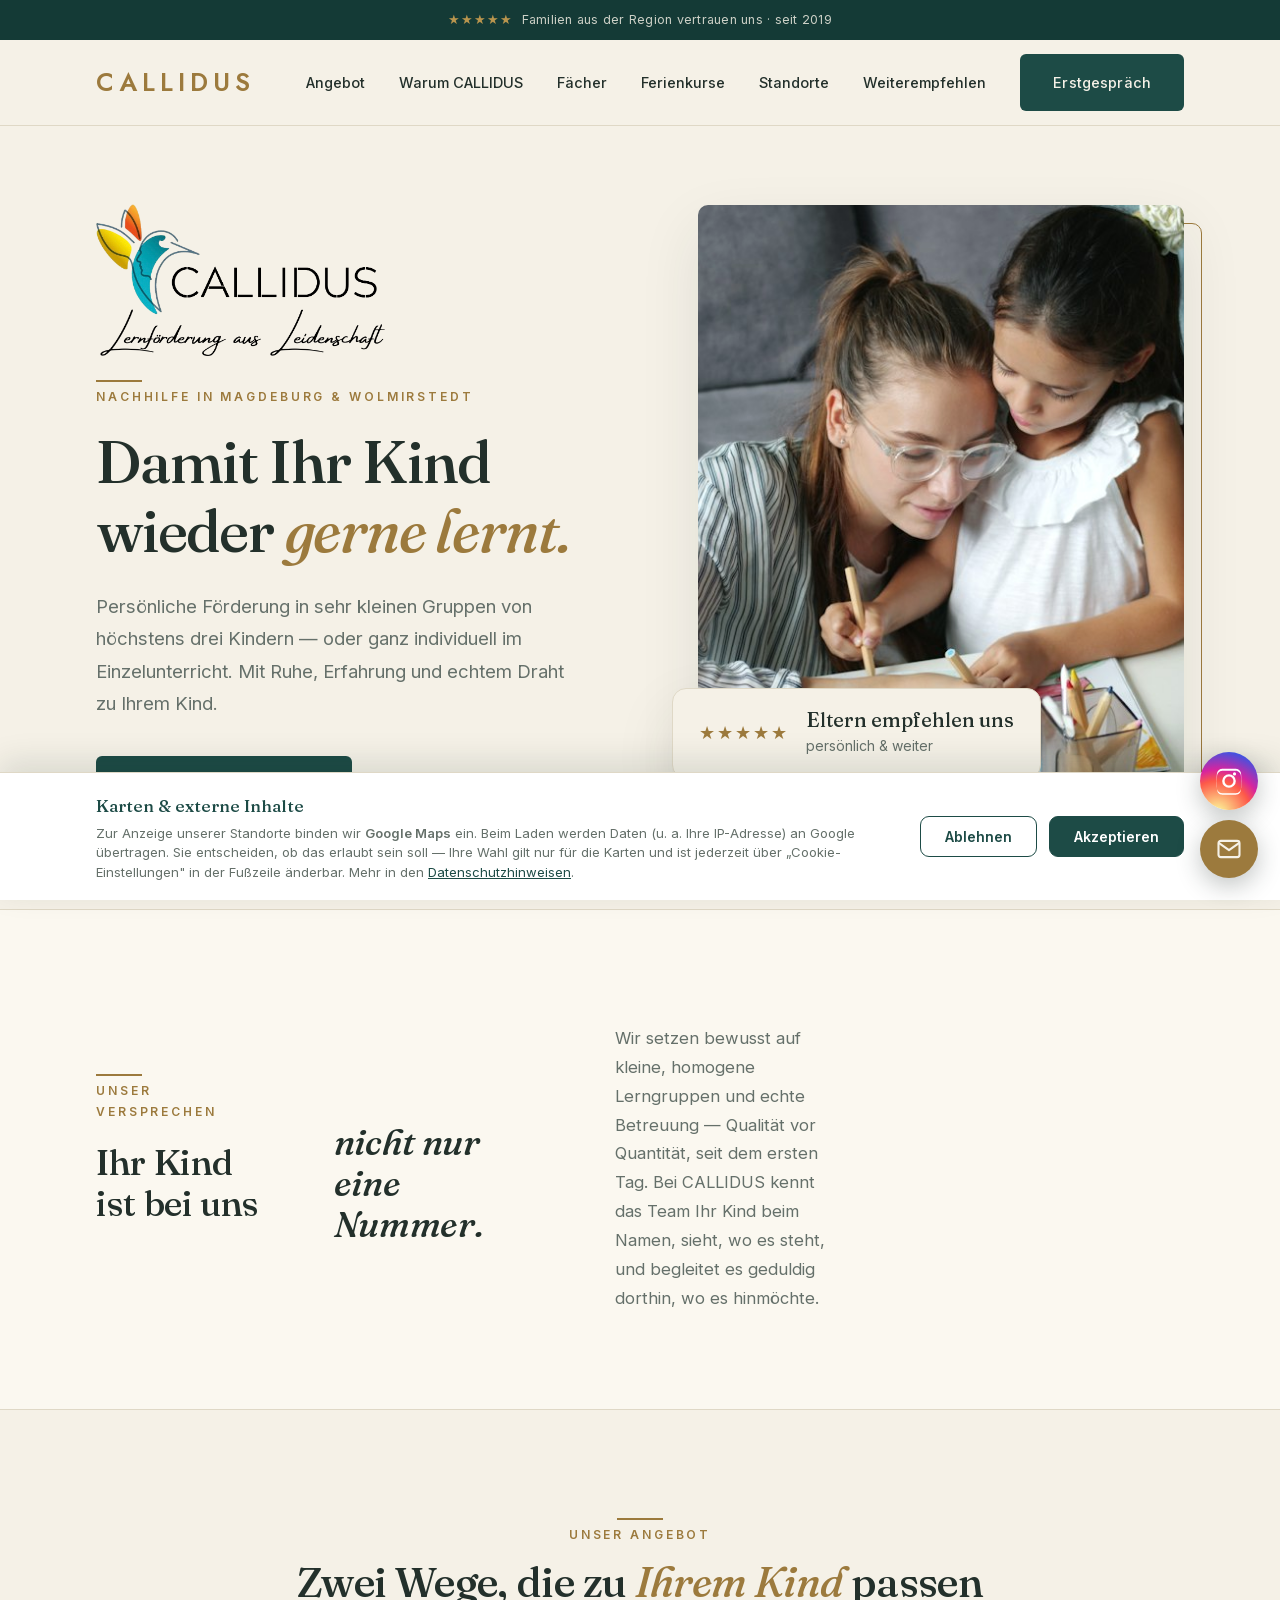
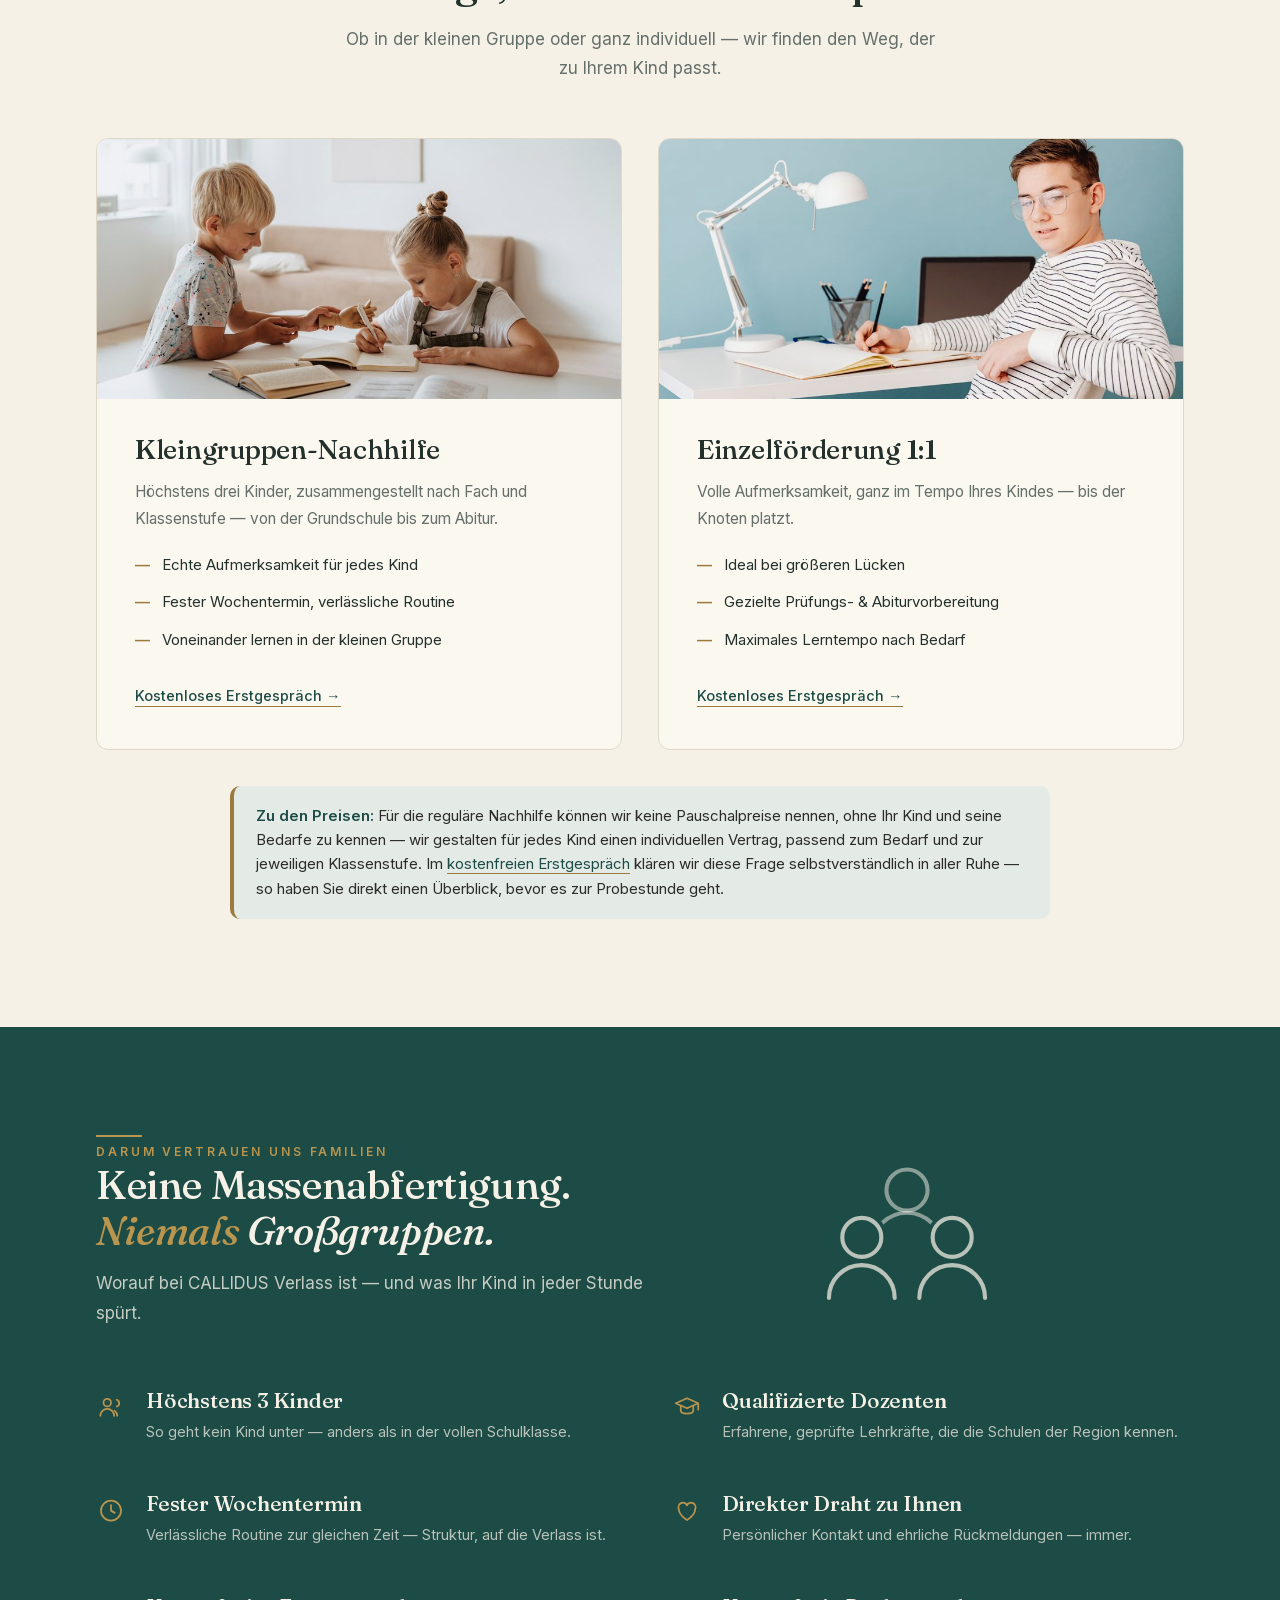
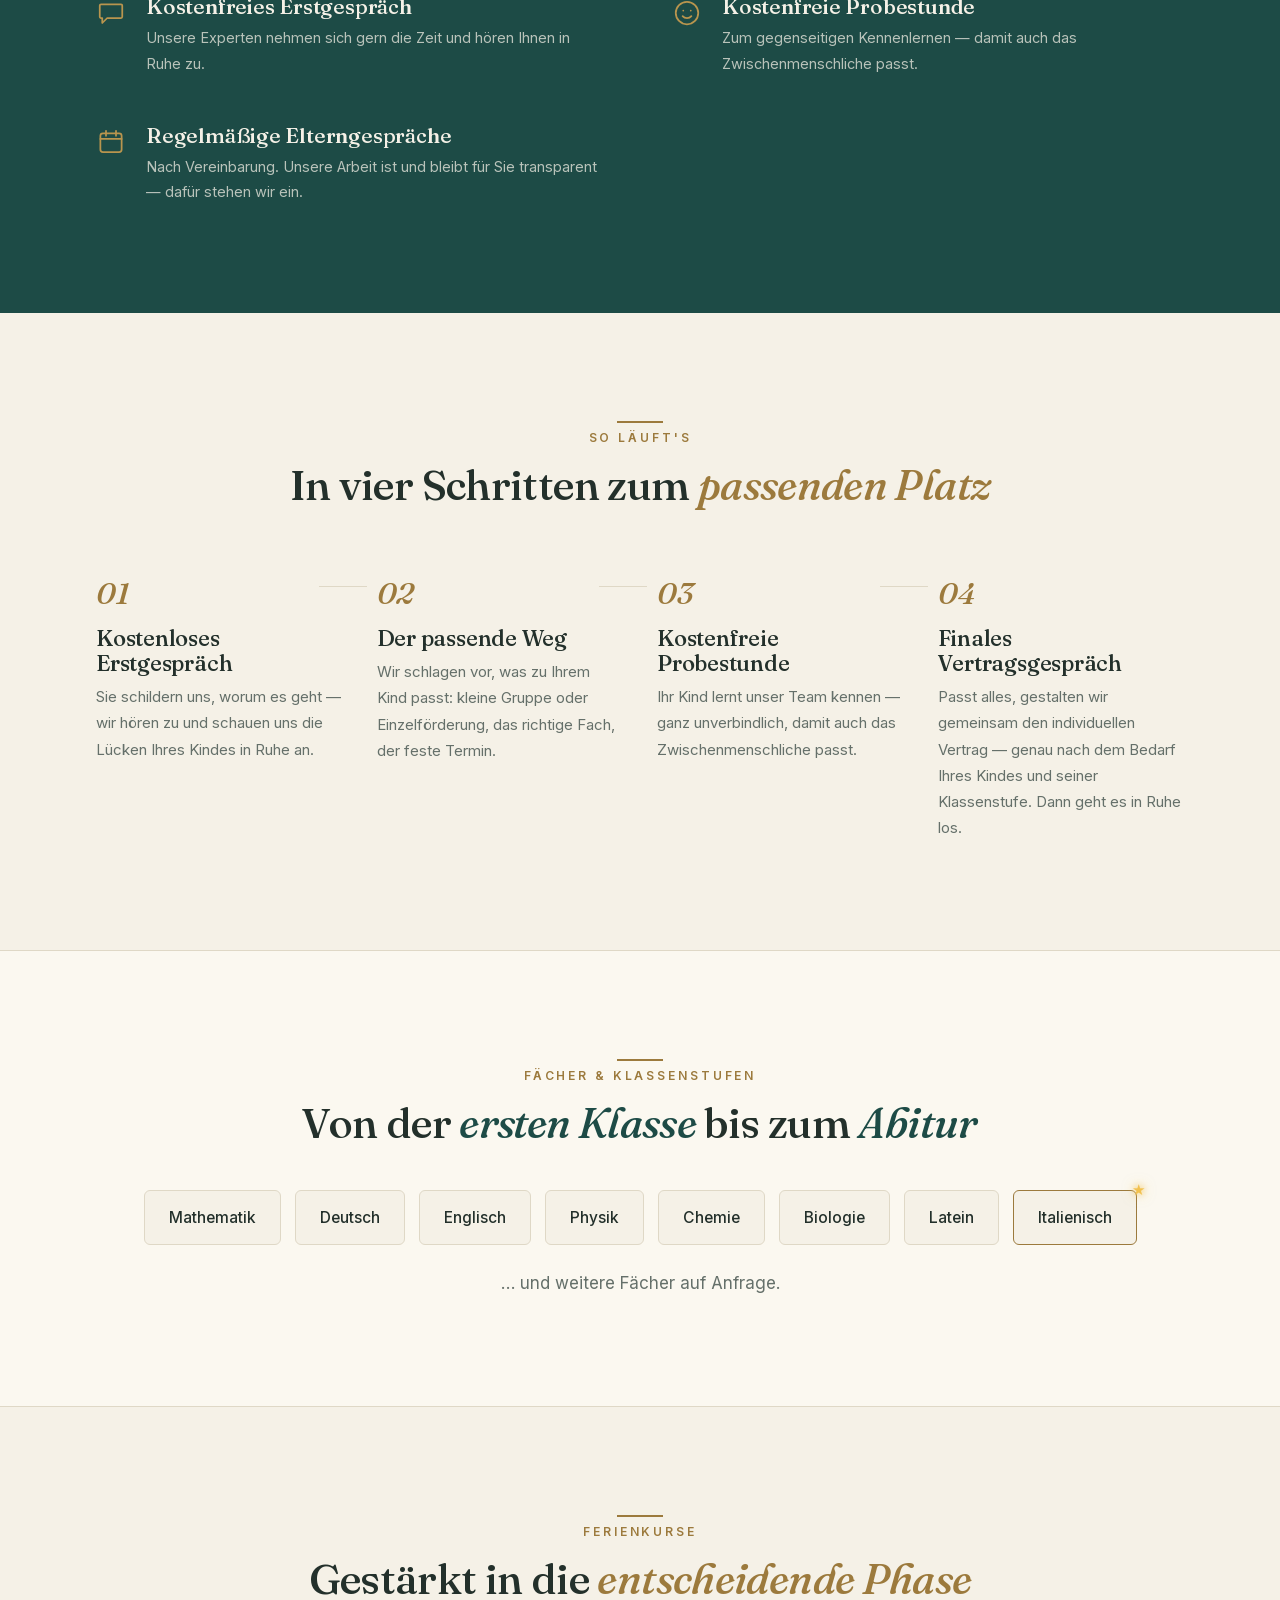
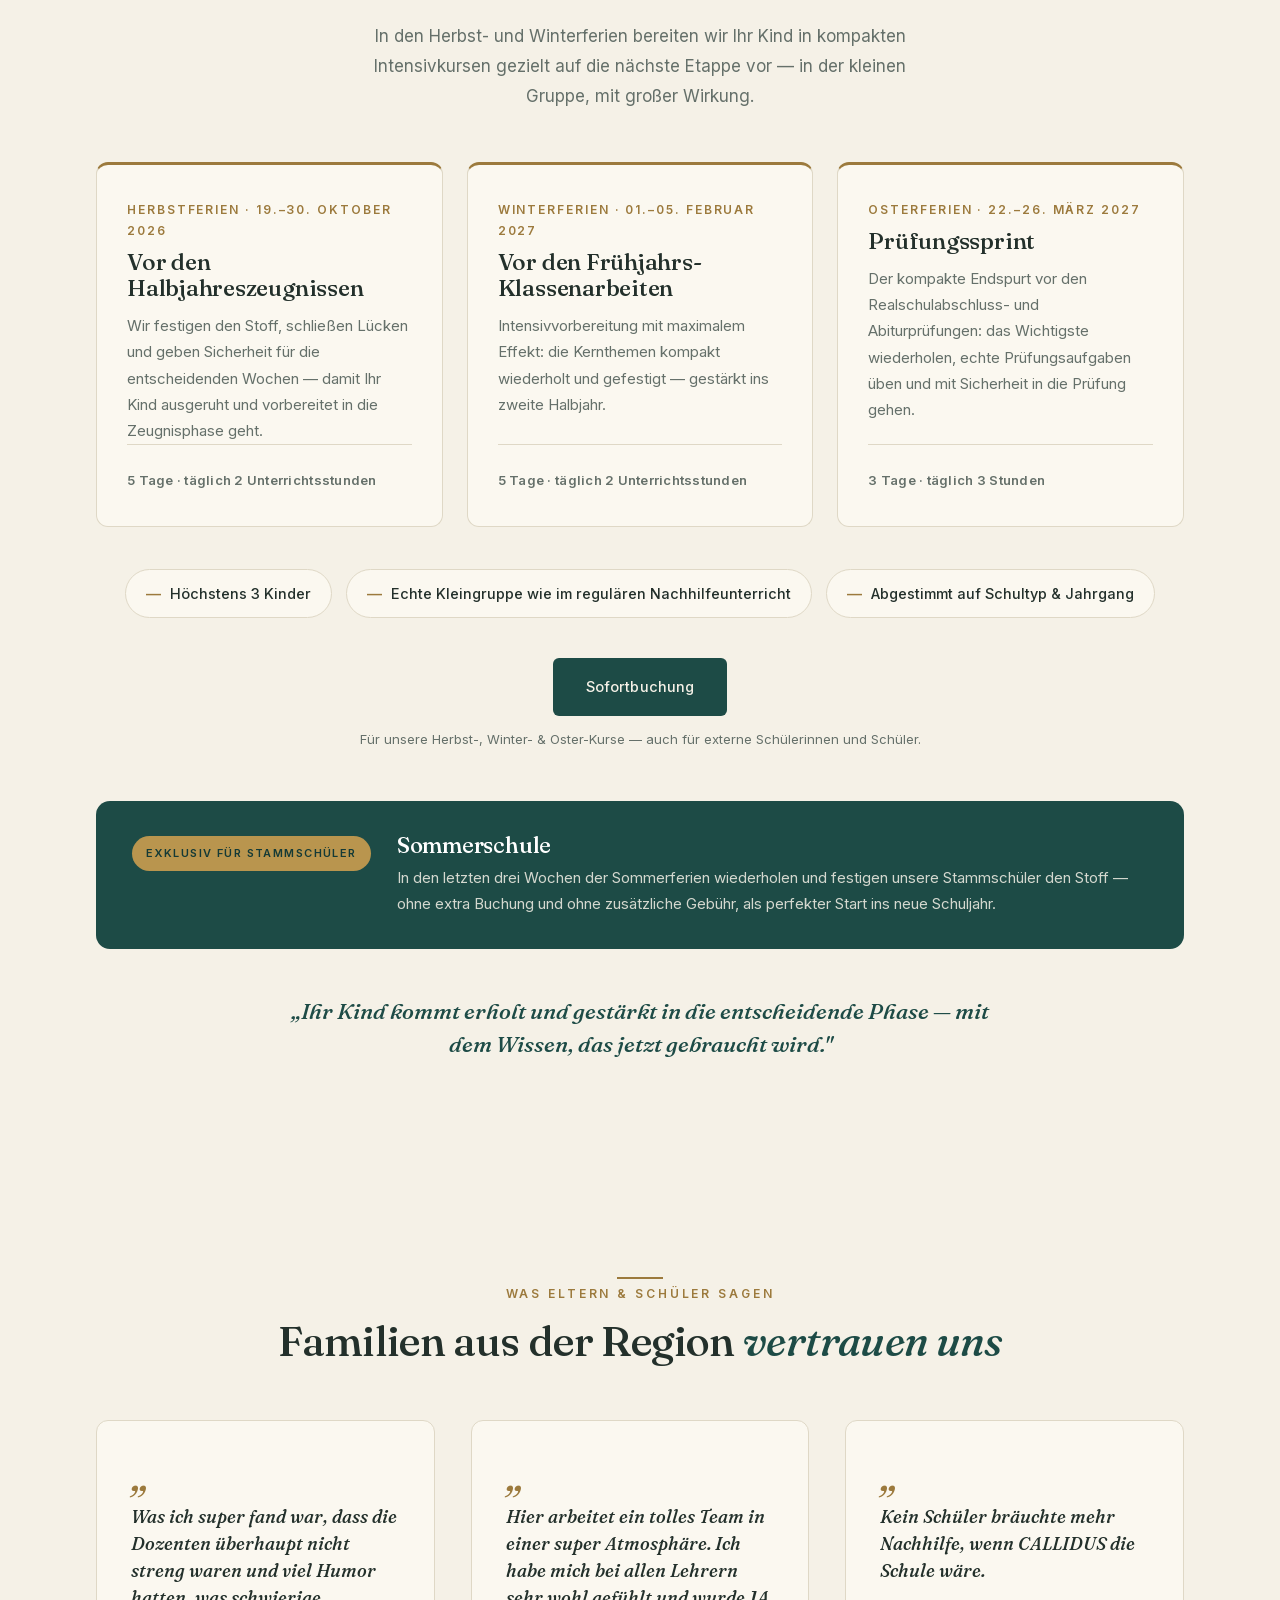
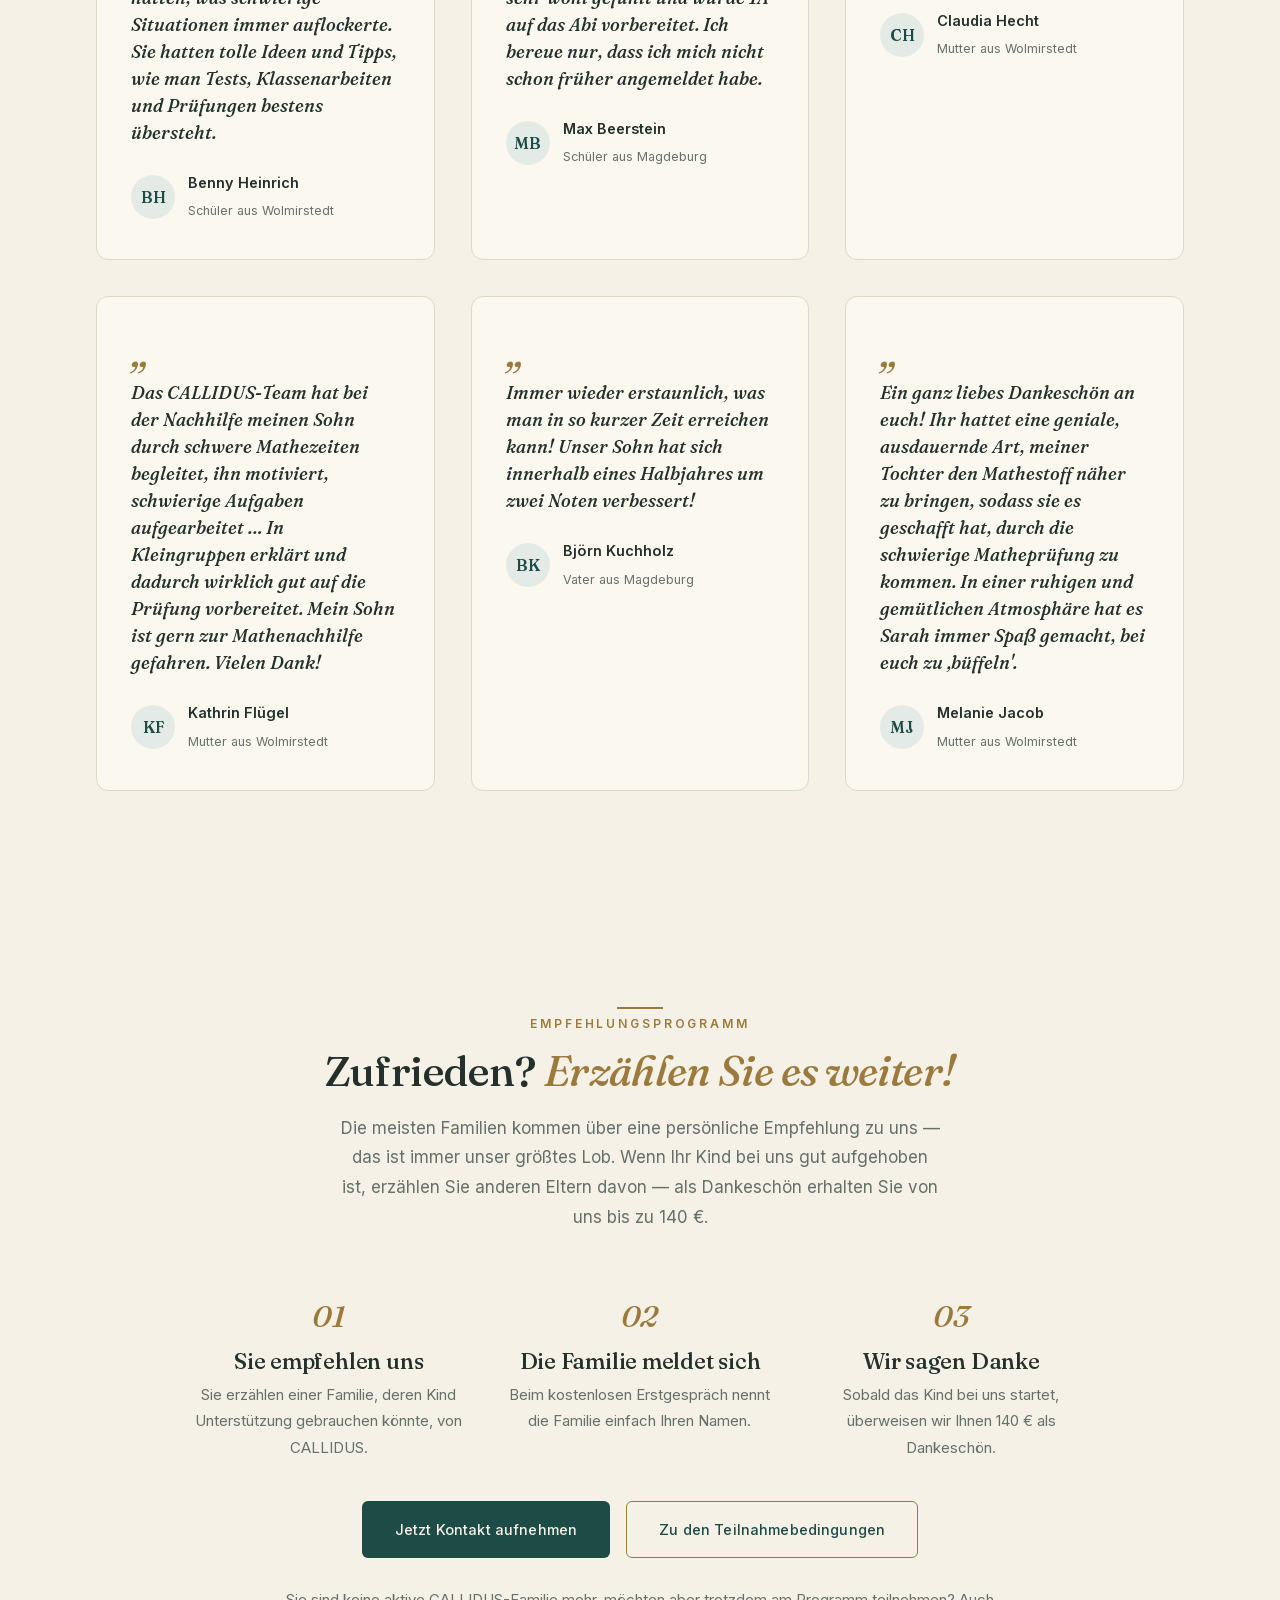
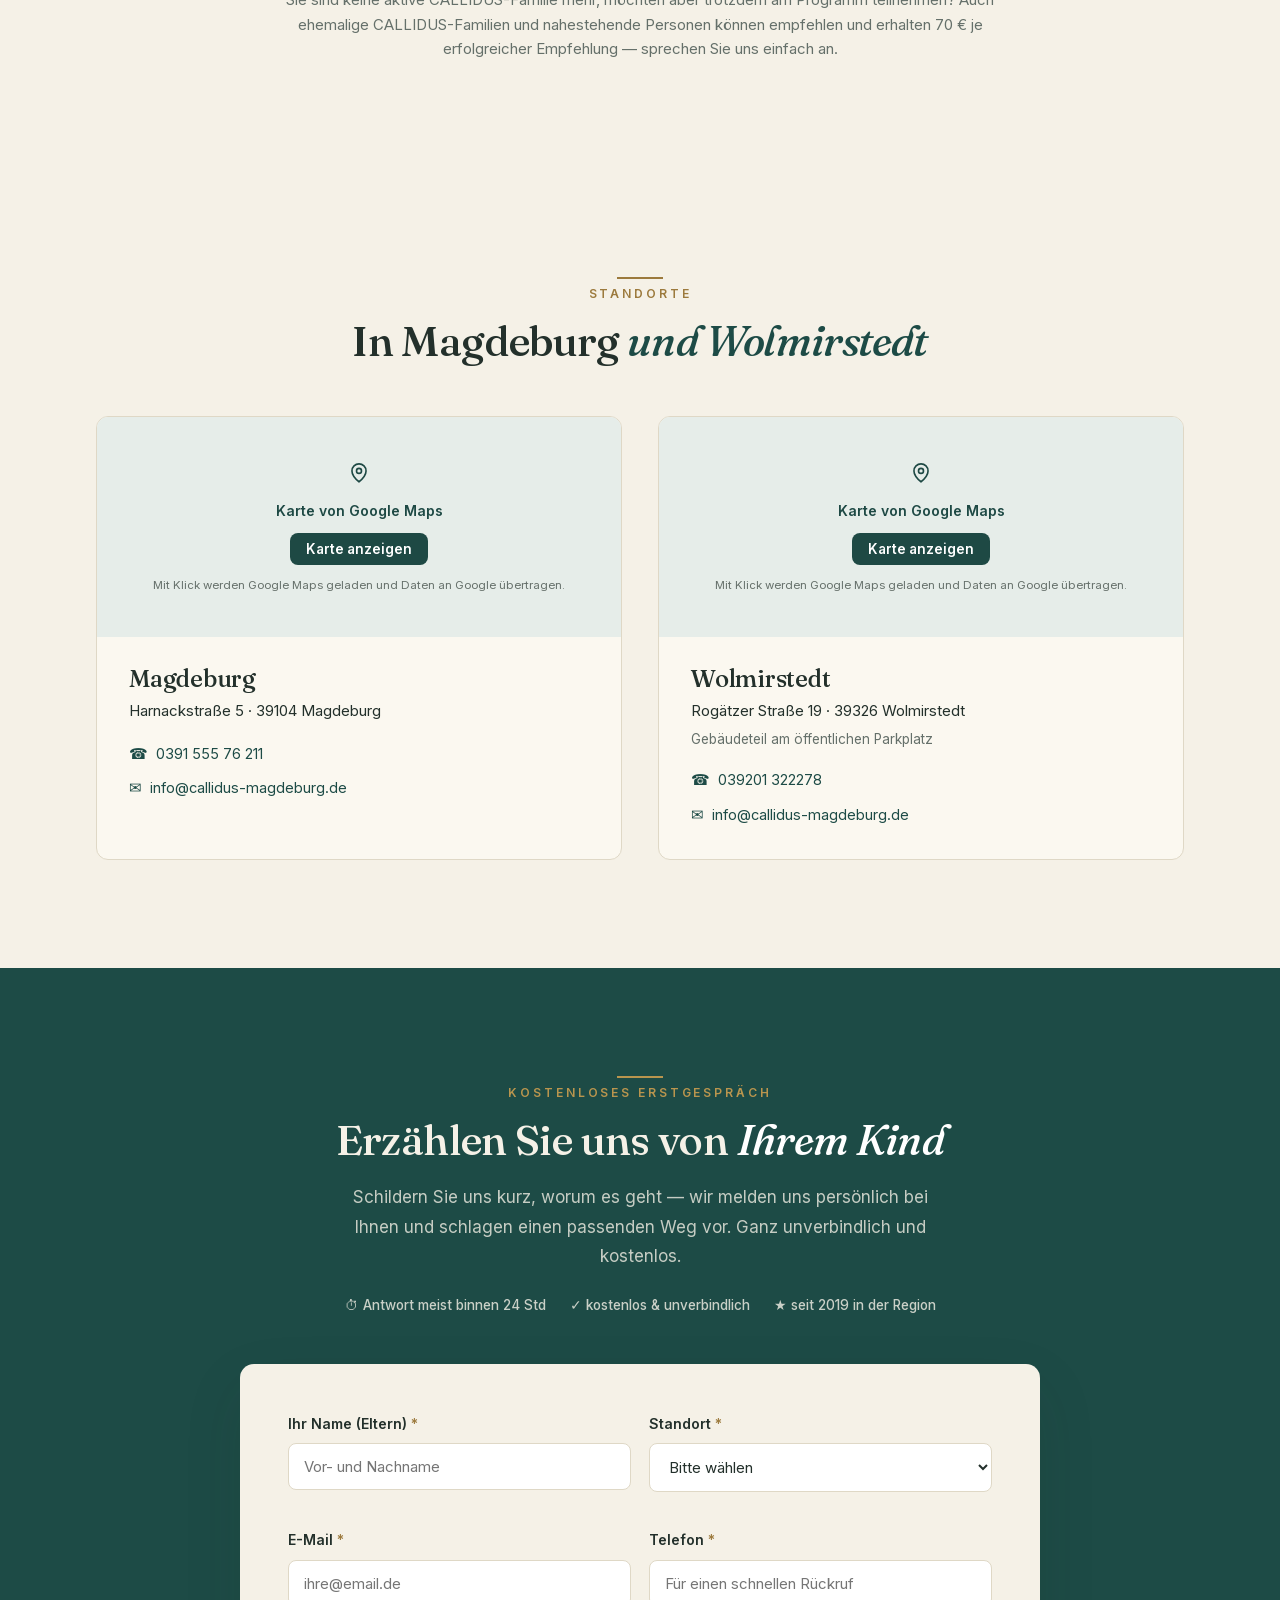
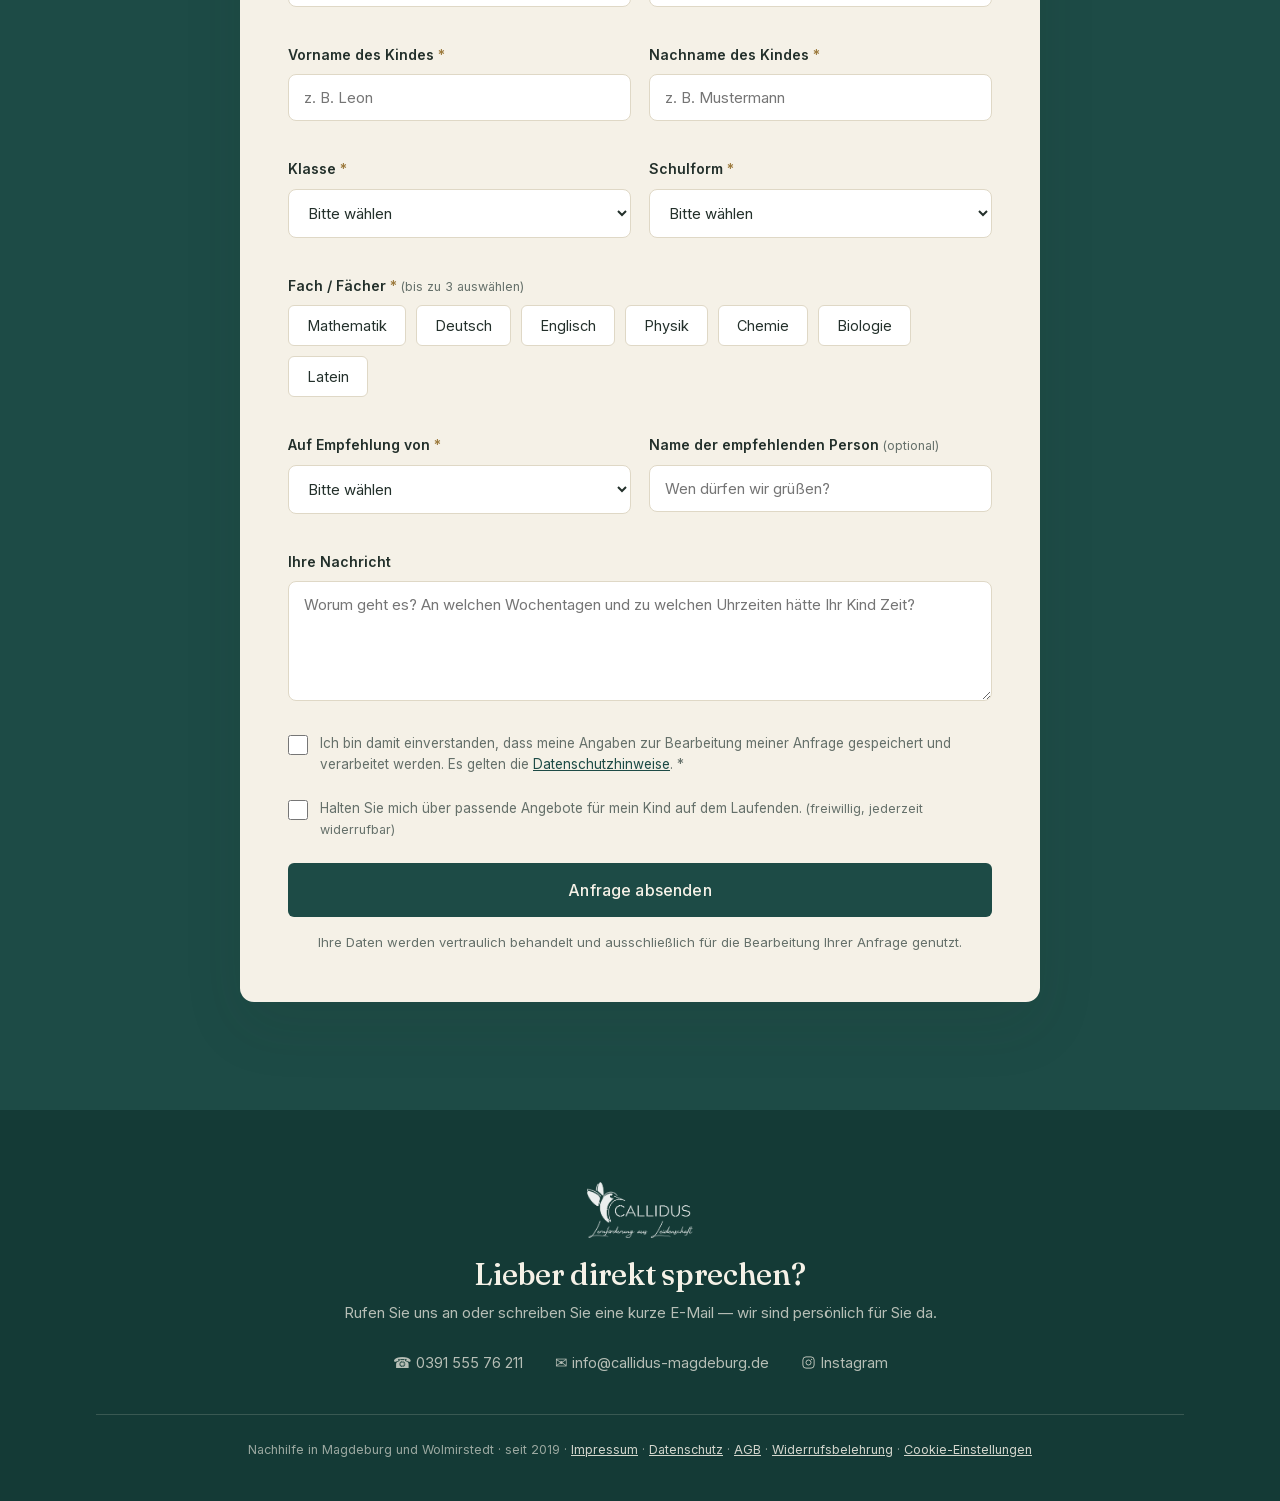
==== index.html @ 335c5c41 "Website-Update über Zwilling (2026-11-10 10:39)" ====
<!DOCTYPE html>
<html lang="de">
<head>
<meta charset="utf-8">
<meta name="viewport" content="width=device-width, initial-scale=1">
<title>CALLIDUS — Nachhilfe in Magdeburg &amp; Wolmirstedt</title>


<link rel="stylesheet" href="fonts.css">
<style>
:root{
  --ink:#23302B;--muted:#65706A;--ivory:#F5F1E7;--ivory2:#ECE6D6;--card:#FBF8F0;
  --forest:#1D4B46;--forest-deep:#143A36;--forest-soft:#E4EBE7;
  --brass:#9C7A3D;--brass-light:#B9954E;--line:#DFD8C6;
  --shadow:0 24px 60px rgba(35,48,43,.10);--shadow-sm:0 10px 30px rgba(35,48,43,.07);
}
*{margin:0;padding:0;box-sizing:border-box}
html{scroll-behavior:smooth}
body{font-family:'Inter',sans-serif;color:var(--ink);background:var(--ivory);line-height:1.75;-webkit-font-smoothing:antialiased}
h1,h2,h3,.sh,.head{font-family:'Fraunces',Georgia,serif;font-weight:500;letter-spacing:-.01em;line-height:1.14}
.wrap{max-width:1160px;margin:0 auto;padding:0 36px}
img{display:block;max-width:100%}
a{color:inherit;text-decoration:none}
:focus-visible{outline:2px solid var(--forest);outline-offset:3px}
.ey{font-family:'Inter';font-size:12px;font-weight:600;letter-spacing:.24em;text-transform:uppercase;color:var(--brass)}
.ph{filter:saturate(.92) contrast(1.02);background-color:var(--ivory2)}
.btn{font-family:'Inter';font-size:14.5px;font-weight:500;letter-spacing:.01em;padding:15px 32px;border-radius:6px;display:inline-block;cursor:pointer;transition:background .2s,color .2s,border-color .2s,transform .12s;border:1.5px solid transparent}
.btn:active{transform:translateY(1px)}
.bp{background:var(--forest);color:#F5F1E7}
.bp:hover{background:var(--forest-deep)}
.bo{background:transparent;color:var(--forest);border-color:var(--line)}
.bo:hover{border-color:var(--forest)}
.link{font-family:'Inter';font-weight:500;font-size:14.5px;color:var(--forest);border-bottom:1.5px solid var(--brass);padding-bottom:2px}
.link:hover{color:var(--brass)}

/* TOPBAR */
.topbar{background:var(--forest-deep);color:rgba(245,241,231,.82);font-size:12.5px;text-align:center;padding:9px 16px;letter-spacing:.02em}
.topbar .st{color:var(--brass-light);letter-spacing:1px}

/* NAV */
nav{position:sticky;top:0;z-index:50;background:rgba(245,241,231,.9);backdrop-filter:blur(10px);border-bottom:1px solid var(--line)}
nav .in{position:relative;display:flex;align-items:center;justify-content:space-between;padding:14px 36px;max-width:1160px;margin:0 auto}
nav .logo{height:50px;width:auto;display:block}
nav .wm{font-family:'Jost',sans-serif;font-size:25px;font-weight:600;letter-spacing:.2em;color:var(--brass);line-height:1}
nav .nl{display:flex;gap:34px;align-items:center;font-size:14.5px;color:var(--ink);font-weight:500}
nav .nl a:not(.btn):hover{color:var(--brass)}
nav .burger{display:none;background:none;border:0;color:var(--ink);font-size:25px;line-height:1;cursor:pointer;padding:4px 6px}

/* HERO */
.hero{padding:78px 0 96px}
.hero .grid{display:grid;grid-template-columns:1.05fr .95fr;gap:64px;align-items:center}
.hero h1{font-size:60px;font-weight:500;margin:20px 0 0;letter-spacing:-.02em}
.hero h1 em{font-style:italic;color:var(--brass)}
.hero p.lead{font-size:18.5px;color:var(--muted);margin:26px 0 0;max-width:470px}
.hero .cta{display:flex;gap:26px;margin:36px 0 0;flex-wrap:wrap;align-items:center}
.hero .art{position:relative}
.hero .art .pic{aspect-ratio:4/5;border-radius:10px;background-size:cover;background-position:center 15%;box-shadow:var(--shadow)}
.hero .art:before{content:"";position:absolute;inset:18px -18px -18px 18px;border:1.5px solid var(--brass);border-radius:10px;z-index:-1}
.hero-logo{height:152px;width:auto;display:block;margin:0 0 24px}
.hero .art .badge{position:absolute;left:-26px;bottom:34px;background:var(--ivory);border:1px solid var(--line);border-radius:14px;box-shadow:var(--shadow);padding:19px 26px;display:flex;align-items:center;gap:17px;z-index:2}
.hero .art .badge .st{color:var(--brass);font-size:18px;letter-spacing:2px;white-space:nowrap}
.hero .art .badge .st span{display:inline-block;animation:starDance 1.9s ease-in-out infinite;will-change:transform}
.hero .art .badge .st span:nth-child(1){animation-delay:0s}
.hero .art .badge .st span:nth-child(2){animation-delay:.16s}
.hero .art .badge .st span:nth-child(3){animation-delay:.32s}
.hero .art .badge .st span:nth-child(4){animation-delay:.48s}
.hero .art .badge .st span:nth-child(5){animation-delay:.64s}
@keyframes starDance{
  0%,52%,100%{transform:translateY(0) scale(1) rotate(0);color:var(--brass);text-shadow:none}
  18%{transform:translateY(-7px) scale(1.32) rotate(-7deg);color:#C79A52;text-shadow:0 0 10px rgba(199,154,82,.85),0 0 4px rgba(255,244,214,.95)}
}
@media (prefers-reduced-motion:reduce){.hero .art .badge .st span{animation:none}}
.hero .art .badge b{font-family:'Fraunces',serif;font-weight:500;font-size:20px;display:block;line-height:1.15}
.hero .art .badge small{color:var(--muted);font-size:14px}

/* SECTION */
section{padding:108px 0}
.sh{font-size:42px;font-weight:500;margin:14px 0 0;letter-spacing:-.015em}
.sh em{font-style:italic;color:var(--forest)}
.sh em.bz{color:var(--brass)}
.bzl{color:var(--brass-light)}
.lead2{color:var(--muted);font-size:17px;max-width:600px;margin:18px 0 0}
.center{text-align:center}.center .lead2{margin-left:auto;margin-right:auto}
.rule{width:46px;height:2px;background:var(--brass);margin:0 0 4px}
.center .rule{margin:0 auto 4px}

/* VERSPRECHEN */
.promise{background:var(--card);border-top:1px solid var(--line);border-bottom:1px solid var(--line)}
.promise .in{display:grid;grid-template-columns:.8fr 1fr;gap:64px;align-items:center}
.promise h2{font-size:36px;font-weight:500}
.promise p{color:var(--muted);font-size:16.5px;margin-top:18px}

/* ANGEBOT */
.two{display:grid;grid-template-columns:1fr 1fr;gap:36px;margin-top:54px}
.ocard{background:var(--card);border:1px solid var(--line);border-radius:12px;overflow:hidden}
.ocard .top{height:260px;background-size:cover;background-position:center}
.ocard .bd{padding:36px 38px 40px}
.ocard h3{font-size:27px;font-weight:500}
.ocard p{color:var(--muted);font-size:15.5px;margin-top:12px}
.ocard ul{list-style:none;margin:20px 0 28px}
.ocard li{display:flex;gap:12px;align-items:flex-start;font-size:15px;margin:11px 0}
.ocard li i{color:var(--brass);font-style:normal;font-weight:700}

/* WHY (Petrol Vollfläche) */
.why{background:var(--forest);color:#F5F1E7}
.why .wrap{position:relative}
.kids-deco{position:absolute;top:14px;right:200px;width:226px;height:auto;pointer-events:none}
.kids-deco .kf{animation:kidFloat 4.4s ease-in-out infinite;transform-box:fill-box;transform-origin:center}
.kids-deco .kf-b{animation-delay:.5s}
.kids-deco .kf-c{animation-delay:1s}
.kids-deco .ln{fill:none;stroke:#F5F1E7;stroke-width:4;stroke-linecap:round;stroke-linejoin:round}
.kids-deco .ko{fill:none;stroke:#1D4B46;stroke-width:11;stroke-linecap:round;stroke-linejoin:round}
.kids-deco .hd{fill:#1D4B46;stroke:none}
.kids-deco .kf-a .ln{stroke-opacity:.5}
.kids-deco .kf-b .ln,.kids-deco .kf-c .ln{stroke-opacity:.72}
@keyframes kidFloat{0%,100%{transform:translateY(0)}50%{transform:translateY(-6px)}}
@media(max-width:900px){.kids-deco{display:none}}
@media(prefers-reduced-motion:reduce){.kids-deco .kf{animation:none}}
.why .rule{background:var(--brass-light)}
.why .ey{color:var(--brass-light)}
.why h2{font-size:40px;font-weight:500;color:#F5F1E7;max-width:740px}
.why .wsub{color:rgba(245,241,231,.78);font-size:17px;margin-top:16px;max-width:560px}
.wgrid{display:grid;grid-template-columns:repeat(2,1fr);gap:48px 64px;margin-top:60px}
.wcell{display:flex;gap:20px;align-items:flex-start}
.wcell .ic{color:var(--brass-light);flex-shrink:0;margin-top:3px}
.wcell h3{font-size:21px;font-weight:500;color:#F5F1E7}
.wcell p{color:rgba(245,241,231,.72);font-size:14.5px;margin-top:6px}

/* ABLAUF */
.steps{display:grid;grid-template-columns:repeat(4,1fr);gap:34px;margin-top:58px}
.steps--empf{grid-template-columns:repeat(3,1fr);max-width:900px;margin-left:auto;margin-right:auto}
.steps--empf .step{text-align:center}
.steps--empf .step:after{display:none}
@media(max-width:900px){.steps--empf{grid-template-columns:1fr}}
.step{position:relative}
.step .num{font-family:'Fraunces',serif;font-size:30px;font-weight:500;font-style:italic;color:var(--brass)}
.step h3{font-size:22px;font-weight:500;margin:6px 0 8px}
.step p{color:var(--muted);font-size:15px}
.step:not(:last-child):after{content:"";position:absolute;top:18px;right:-24px;width:48px;height:1px;background:var(--line)}

/* FÄCHER */
.faecher{background:var(--card);border-top:1px solid var(--line);border-bottom:1px solid var(--line)}
.subs{display:flex;flex-wrap:wrap;gap:14px;margin-top:42px;justify-content:center}
.sub{border:1px solid var(--line);border-radius:6px;padding:13px 24px;font-size:15.5px;font-weight:500;background:var(--ivory)}
.sub-it{position:relative;border-color:var(--brass);cursor:pointer}
.sub-it .star{position:absolute;top:-9px;right:-9px;font-size:15px;line-height:1;color:#F2C14E;text-shadow:0 0 7px rgba(242,193,78,.95),0 0 13px rgba(242,193,78,.5);animation:twinkle 1.9s ease-in-out infinite;pointer-events:none}
@keyframes twinkle{0%,100%{opacity:1;transform:scale(1)}50%{opacity:.5;transform:scale(1.22)}}
.it-tip{position:absolute;bottom:calc(100% + 12px);left:50%;transform:translateX(-50%) translateY(6px);background:var(--forest-deep);color:#F5F1E7;padding:10px 14px;border-radius:8px;font-size:12.5px;font-weight:500;white-space:nowrap;opacity:0;pointer-events:none;transition:opacity .2s,transform .2s;box-shadow:0 8px 22px rgba(0,0,0,.22);z-index:5}
.it-tip::after{content:"";position:absolute;top:100%;left:50%;transform:translateX(-50%);border:6px solid transparent;border-top-color:var(--forest-deep)}
.sub-it:hover .it-tip{opacity:1;transform:translateX(-50%) translateY(0)}
@media(prefers-reduced-motion:reduce){.sub-it .star{animation:none}}

/* FERIENKURSE */
.fk-cards{display:grid;grid-template-columns:repeat(3,1fr);gap:24px;margin-top:50px}
.fk-card{background:var(--card);border:1px solid var(--line);border-radius:12px;padding:34px 30px;border-top:3px solid var(--brass);display:flex;flex-direction:column}
.fk-card .season{font-family:'Inter';font-size:12px;font-weight:600;letter-spacing:.16em;text-transform:uppercase;color:var(--brass)}
.fk-card h3{font-size:23px;font-weight:500;margin:8px 0 0}
.fk-card p{color:var(--muted);font-size:15px;margin-top:12px}
.fk-card .fk-foot{margin-top:auto;padding-top:16px;border-top:1px solid var(--line)}
.fk-card .fk-price{font-family:'Fraunces',serif;font-size:24px;color:var(--forest);line-height:1}
.fk-card .fk-price span{font-family:'Inter';font-size:13px;color:var(--muted);font-weight:400}
.fk-card .fk-meta{font-family:'Inter';font-size:13px;font-weight:600;letter-spacing:.02em;color:var(--muted);margin-top:8px}
.fk-facts{display:flex;flex-wrap:wrap;justify-content:center;gap:14px;margin-top:42px}
.fk-fact{display:flex;align-items:center;gap:9px;font-size:14.5px;font-weight:500;background:var(--card);border:1px solid var(--line);border-radius:999px;padding:11px 20px}
.fk-fact i{color:var(--brass);font-style:normal;font-weight:700}
.fk-quote{font-family:'Fraunces',serif;font-style:italic;font-size:22px;line-height:1.5;text-align:center;max-width:720px;margin:46px auto 0;color:var(--forest)}
.fk-cta{text-align:center;margin-top:40px}
.fk-cta .fk-note{font-size:13px;color:var(--muted);margin-top:12px}
.sommer{display:flex;align-items:flex-start;gap:26px;background:var(--forest);color:#F5F1E7;border-radius:14px;padding:32px 36px;margin-top:50px}
.sommer-badge{flex-shrink:0;font-family:'Inter';font-size:11px;font-weight:600;letter-spacing:.13em;text-transform:uppercase;color:var(--forest-deep);background:var(--brass-light);padding:8px 14px;border-radius:999px;margin-top:3px}
.sommer h3{font-size:22px;color:#fff;font-weight:500}
.sommer p{color:rgba(245,241,231,.85);font-size:15px;margin-top:7px}

/* REVIEWS */
.testi{display:grid;grid-template-columns:repeat(3,1fr);gap:36px;margin-top:54px;text-align:left}
.tcard{background:var(--card);border:1px solid var(--line);border-radius:12px;padding:36px 34px}
.tcard .q{font-family:'Fraunces',serif;font-size:40px;font-style:italic;color:var(--brass);line-height:1;height:auto;margin:0 0 6px;display:block}
.tcard p{font-family:'Fraunces',serif;font-size:18px;font-style:italic;margin:0;color:var(--ink);line-height:1.5}
.swipe-hint{display:none}
.who{display:flex;align-items:center;gap:13px;margin-top:24px}
.av{width:44px;height:44px;border-radius:50%;background:var(--forest-soft);color:var(--forest);display:flex;align-items:center;justify-content:center;font-family:'Fraunces',serif;font-weight:600}
.who b{font-family:'Inter';font-weight:600;font-size:14.5px;display:block}
.who small{color:var(--muted);font-size:12.5px}

/* STANDORTE */
.locs{display:grid;grid-template-columns:1fr 1fr;gap:36px;margin-top:50px}
.loc{background:var(--card);border:1px solid var(--line);border-radius:12px;overflow:hidden}
.loc .map{width:100%;height:220px;border:0;display:block;filter:saturate(.92) contrast(1.02)}
.loc .mapholder{height:220px;background:var(--forest-soft);display:flex;align-items:center;justify-content:center;text-align:center;cursor:pointer;padding:18px;box-sizing:border-box}
.mh-in{color:var(--forest)} .mh-in p{margin:6px 0 10px;font-family:'Inter';font-size:14px;font-weight:600}
.map-load{font-family:'Inter';font-size:13.5px;font-weight:600;color:#fff;background:var(--forest);border:0;border-radius:8px;padding:8px 16px;cursor:pointer}
.mh-note{display:block;margin-top:10px;font-size:11.5px;color:#65706A}
.cookiebar{position:fixed;left:0;right:0;bottom:0;z-index:90;background:#fff;border-top:1px solid var(--line);box-shadow:0 -10px 30px rgba(20,40,35,.12)}
.cookiebar[hidden]{display:none}
.cookiebar-in{max-width:1160px;margin:0 auto;padding:18px 36px;display:flex;align-items:center;gap:28px;flex-wrap:wrap}
.cookiebar-tx{flex:1;min-width:260px}
.cookiebar-tx strong{font-family:'Fraunces',serif;font-weight:500;font-size:17px;color:var(--forest);display:block;margin-bottom:3px}
.cookiebar-tx p{font-size:13px;color:var(--muted);line-height:1.5;margin:0}
.cookiebar-tx a{color:var(--forest);text-decoration:underline}
.cookiebar-btns{display:flex;gap:12px;flex-shrink:0}
.cookiebar-btns button{font-family:'Inter';font-size:14px;font-weight:600;padding:11px 24px;border-radius:9px;cursor:pointer;border:1.5px solid var(--forest)}
.ck-deny{background:#fff;color:var(--forest)}
.ck-allow{background:var(--forest);color:#fff}
@media(max-width:640px){.cookiebar-in{padding:15px 20px;gap:13px}.cookiebar-btns{width:100%}.cookiebar-btns button{flex:1;padding:12px}}
.loc .bd{padding:28px 32px 32px}
.loc h3{font-size:24px;font-weight:500}
.loc .addr{color:var(--ink);font-size:15px;margin-top:6px}
.loc .det{margin-top:16px;display:flex;flex-direction:column;gap:9px;font-size:14.5px}
.loc .det a{display:inline-flex;align-items:center;gap:9px;color:var(--forest)}
.loc .det a:hover{color:var(--brass)}

/* SCHWEBE-BUTTONS (Instagram + Kontakt) */
.mail-fab{position:fixed;right:22px;bottom:22px;z-index:1200;width:58px;height:58px;border-radius:50%;background:var(--brass);display:flex;align-items:center;justify-content:center;text-decoration:none;box-shadow:0 8px 24px rgba(35,48,43,.28);transition:transform .2s,box-shadow .2s,background .2s}
.mail-fab:hover{transform:scale(1.07);background:var(--brass-light)}
.mail-fab svg{width:28px;height:28px;display:block}
.ig-fab{position:fixed;right:22px;bottom:90px;z-index:1200;width:58px;height:58px;border-radius:50%;background:radial-gradient(circle at 30% 107%,#fdf497 0%,#fdf497 5%,#fd5949 45%,#d6249f 60%,#285AEB 90%);display:flex;align-items:center;justify-content:center;text-decoration:none;box-shadow:0 8px 24px rgba(35,48,43,.28);transition:transform .2s,box-shadow .2s}
.ig-fab:hover{transform:scale(1.07)}
.ig-fab svg{width:30px;height:30px;display:block}
.fab-tip{position:absolute;right:70px;white-space:nowrap;background:var(--forest-deep);color:#F5F1E7;padding:9px 13px;border-radius:8px;font-family:'Inter';font-size:13px;font-weight:500;opacity:0;pointer-events:none;transform:translateX(8px);transition:opacity .2s,transform .2s;box-shadow:0 6px 18px rgba(0,0,0,.2)}
.fab-tip::after{content:"";position:absolute;right:-5px;top:50%;transform:translateY(-50%);border-left:6px solid var(--forest-deep);border-top:6px solid transparent;border-bottom:6px solid transparent}
.mail-fab:hover .fab-tip,.ig-fab:hover .fab-tip{opacity:1;transform:translateX(0)}
@media(max-width:640px){.mail-fab,.ig-fab{width:54px;height:54px;right:15px}.mail-fab{bottom:15px}.ig-fab{bottom:79px}.fab-tip{display:none}}

/* KONTAKTFORMULAR */
.kontakt{background:var(--forest);color:#F5F1E7}
.kontakt .ey{color:var(--brass-light)}.kontakt .rule{background:var(--brass-light)}
.kontakt .sh{color:#F5F1E7}.kontakt .sh em{color:#fff}
.kontakt .lead2{color:rgba(245,241,231,.78)}
.trustline{display:flex;flex-wrap:wrap;justify-content:center;gap:10px 24px;margin:22px auto 0;font-family:'Inter';font-size:13.5px;font-weight:500;color:rgba(245,241,231,.8)}
.kform{background:var(--ivory);color:var(--ink);border-radius:14px;padding:48px;box-shadow:var(--shadow);max-width:800px;margin:46px auto 0}
.kform .row{display:grid;grid-template-columns:1fr 1fr;gap:18px}
.fg{margin-top:18px}.fg:first-child,.row .fg:nth-child(2){margin-top:0}
.fg.full{grid-column:1/-1}
.fg label{display:block;font-family:'Inter';font-size:14px;font-weight:600;margin-bottom:7px}
.fg label .req{color:var(--brass)}
.fg input,.fg select,.fg textarea{width:100%;font-family:'Inter';font-size:15px;color:var(--ink);background:#fff;border:1.5px solid var(--line);border-radius:8px;padding:13px 15px;transition:.15s}
.fg input:focus,.fg select:focus,.fg textarea:focus{outline:none;border-color:var(--forest);background:#fff}
.fg input:user-invalid,.fg select:user-invalid{border-color:#C0603A}
.fg textarea{min-height:120px;resize:vertical}
.opt{font-weight:400;color:var(--muted);font-size:12.5px}
.fachgrid{display:flex;flex-wrap:wrap;gap:10px;margin-top:4px}
.fachtile{font-family:'Inter';font-size:14.5px;color:var(--ink);background:#fff;border:1.5px solid var(--line);border-radius:6px;padding:11px 18px;cursor:pointer;transition:.15s}
.fachtile:hover{border-color:var(--forest)}
.fachtile.sel{background:var(--forest);color:#F5F1E7;border-color:var(--forest)}
.facherr{display:none;color:#C0603A;font-size:13px;margin-top:9px}
.facherr.show{display:block}
.consent{display:flex;gap:12px;align-items:flex-start;margin-top:24px;font-size:13.5px;color:var(--muted);line-height:1.5}
.consent input{width:20px;height:20px;flex-shrink:0;margin-top:2px;accent-color:var(--forest)}
.consent a{color:var(--forest);text-decoration:underline}
.kform .btn{margin-top:24px;width:100%;text-align:center;font-size:16px;padding:16px}
.kform .hint{font-size:13px;color:var(--muted);margin-top:14px;text-align:center}
.kform .done{display:none;text-align:center;padding:24px 0}
.kform .done .q{font-family:'Fraunces',serif;font-size:40px;font-style:italic;color:var(--brass)}
.kform .done h3{font-size:28px;font-weight:500;margin:6px 0 6px}
.kform .done p{color:var(--muted);font-size:15px}

/* FOOTER */
footer{background:var(--forest-deep);color:rgba(245,241,231,.72);padding:72px 0 40px}
footer .ft{text-align:center}
footer .ft img{height:56px;margin:0 auto 20px;filter:brightness(0) invert(1);opacity:.92}
footer .ft h3{color:#F5F1E7;font-size:30px;font-weight:500}
footer .ft p{font-size:15px;margin-top:8px}
footer .ci{display:flex;justify-content:center;gap:32px;margin-top:24px;flex-wrap:wrap;font-size:14.5px}
footer .ci a:hover{color:#fff}
footer .bot{border-top:1px solid rgba(245,241,231,.16);margin-top:38px;padding-top:24px;text-align:center;font-size:12.5px;color:rgba(245,241,231,.6)}
footer .bot a{color:rgba(245,241,231,.85);text-decoration:underline;cursor:pointer}
footer .bot a:hover{color:#fff}

/* RECHTSTEXTE — Overlays */
.lov{position:fixed;inset:0;z-index:300;display:none;align-items:flex-start;justify-content:center;background:rgba(20,30,28,.55);padding:5vh 16px;overflow-y:auto}
.lov.open{display:flex}
.lmodal{background:var(--ivory);border-radius:14px;max-width:760px;width:100%;box-shadow:0 30px 80px rgba(0,0,0,.32);margin:auto}
.lhead{display:flex;align-items:center;justify-content:space-between;padding:22px 30px;border-bottom:1px solid var(--line);position:sticky;top:0;background:var(--ivory);border-radius:14px 14px 0 0;z-index:1}
.lhead h2{font-size:26px;font-weight:500}
.lclose{background:none;border:0;font-size:30px;line-height:1;cursor:pointer;color:var(--muted);padding:0 4px}
.lclose:hover{color:var(--ink)}
.lbody{padding:26px 30px 36px}
.lbody .le{font-family:'Inter';font-size:11.5px;letter-spacing:.22em;text-transform:uppercase;color:var(--brass);font-weight:600;margin-top:22px}
.lbody .le:first-child{margin-top:0}
.lbody p{font-size:14.5px;line-height:1.66;margin:7px 0 0;color:var(--ink)}
.lbody p.small{font-size:13px;line-height:1.6;color:var(--muted)}
.lbody a{color:var(--forest);text-decoration:underline}
@media(max-width:640px){.lbody{padding:22px 20px 30px}.lhead{padding:16px 20px}.lhead h2{font-size:22px}}
/* Buchungs-Pop-up */
.bmodal{max-width:860px}
.bmodal .kform{box-shadow:none;border:0;padding:0;margin:0;max-width:none;background:transparent}
.b-price{margin-top:20px;padding:14px 20px;background:var(--forest-soft);border-radius:10px;font-family:'Fraunces',serif;font-size:21px;color:var(--forest)}
.fk-card{cursor:pointer;transition:transform .2s ease,box-shadow .2s ease}
.fk-card:hover{transform:translateY(-4px);box-shadow:var(--shadow)}
.lhead-l{display:flex;align-items:center;gap:14px;flex-wrap:wrap}
.plaetze{font-family:'Inter';font-size:12.5px;font-weight:600;letter-spacing:.02em;padding:6px 13px;border-radius:999px;background:var(--forest-soft);color:var(--forest);white-space:nowrap}
.plaetze.low{background:#F6E3CE;color:#9A5B22}
.plaetze.full{background:#F1D7CF;color:#A93E29}
.ausgebucht-msg{margin:0 0 20px;padding:14px 18px;border-radius:10px;background:#F1D7CF;color:#8E3B27;font-size:14.5px;font-weight:500;line-height:1.5}
.b-note{margin:0 0 20px;padding:13px 17px;background:var(--cream2);border-left:3px solid var(--brass);border-radius:8px;font-size:14px;line-height:1.55;color:var(--ink)}

/* MOTION */
.is-reveal{opacity:0;transform:translateY(22px);transition:opacity .8s cubic-bezier(.2,.7,.2,1),transform .8s cubic-bezier(.2,.7,.2,1)}
.is-reveal.in{opacity:1;transform:none}
.steps .step.is-reveal{transition-duration:1s,1s}
.ocard,.tcard{transition:opacity .7s cubic-bezier(.2,.7,.2,1),transform .4s ease,box-shadow .3s ease}
.ocard:hover,.tcard:hover{transform:translateY(-5px);box-shadow:var(--shadow)}
@media(prefers-reduced-motion:reduce){.is-reveal{opacity:1!important;transform:none!important;transition:none!important}}

@media(max-width:900px){
  nav .burger{display:block}
  nav .nl{position:absolute;top:100%;left:0;right:0;background:var(--ivory);flex-direction:column;gap:0;padding:6px 0;display:none;border-bottom:1px solid var(--line);box-shadow:0 14px 26px rgba(0,0,0,.1)}
  nav .nl.open{display:flex}
  nav .nl a:not(.btn){display:block;width:100%;padding:13px 36px}
  nav .nl .btn{margin:10px 36px 12px}
  .hero .grid,.promise .in,.two,.wgrid,.steps,.fk-cards,.locs,.kform .row{grid-template-columns:1fr}
  .testi{display:flex;overflow-x:auto;scroll-snap-type:x mandatory;-webkit-overflow-scrolling:touch;gap:14px;margin-top:34px;padding-bottom:14px}
  .testi::-webkit-scrollbar{height:0}
  .testi .tcard{flex:0 0 84%;scroll-snap-align:center}
  .testi .tcard.is-reveal{opacity:1;transform:none;transition:none}
  .swipe-hint{display:block;text-align:center;color:var(--muted);font-size:12.5px;margin-top:12px;letter-spacing:.04em}
  .hero h1{font-size:40px}.hero .art{order:-1}.hero .art:before{display:none}
  .hero-logo{height:104px;margin:0 0 16px}
  .hero .art .badge{left:10px;bottom:14px;padding:11px 15px}
  section{padding:64px 0}
  .sh,.why h2,.promise h2{font-size:30px}
  .step:not(:last-child):after{display:none}
  .row .fg:nth-child(2){margin-top:18px}.kform{padding:30px 22px}
  .sommer{flex-direction:column;gap:14px;padding:26px 24px}
}
</style>
</head>
<body>

<div class="topbar"><span class="st">★★★★★</span>&nbsp;&nbsp;Familien aus der Region vertrauen uns · seit 2019</div>

<nav>
  <div class="in">
    <a href="#" aria-label="CALLIDUS — Startseite" class="wm">CALLIDUS</a>
    <div class="nl" id="navmenu">
      <a href="#angebot">Angebot</a>
      <a href="#warum">Warum CALLIDUS</a>
      <a href="#faecher">Fächer</a>
      <a href="#ferienkurse">Ferienkurse</a>
      <a href="#standorte">Standorte</a>
      <a href="#empfehlung">Weiterempfehlen</a>
      <a class="btn bp" href="#kontakt">Erstgespräch</a>
    </div>
    <button class="burger" id="burger" aria-label="Menü öffnen" aria-expanded="false">☰</button>
  </div>
</nav>

<header class="hero">
  <div class="wrap grid">
    <div>
      <img src="logo-callidus.png" alt="CALLIDUS — Lernförderung aus Leidenschaft" class="hero-logo">
      <div class="rule"></div>
      <div class="ey">Nachhilfe in Magdeburg &amp; Wolmirstedt</div>
      <h1>Damit Ihr Kind wieder <em>gerne lernt.</em></h1>
      <p class="lead">Persönliche Förderung in sehr kleinen Gruppen von höchstens drei Kindern — oder ganz individuell im Einzelunterricht. Mit Ruhe, Erfahrung und echtem Draht zu Ihrem Kind.</p>
      <div class="cta">
        <a class="btn bp" href="#kontakt">Kostenloses Erstgespräch</a>
        <a class="link" href="#angebot">Unser Angebot ansehen</a>
      </div>
    </div>
    <div class="art">
      <div class="pic ph" style="background-image:url('img/foto3.jpg');background-position:center 30%"></div>
      <div class="badge"><div class="st"><span>★</span><span>★</span><span>★</span><span>★</span><span>★</span></div><div><b>Eltern empfehlen uns</b><small>persönlich &amp; weiter</small></div></div>
    </div>
  </div>
</header>

<div class="promise">
  <div class="wrap in" style="padding-top:96px;padding-bottom:96px">
    <div>
      <div class="rule"></div>
      <div class="ey">Unser Versprechen</div>
      <h2>Ihr Kind ist bei uns <em>nicht nur eine Nummer.</em></h2>
    </div>
    <div>
      <p>Wir setzen bewusst auf kleine, homogene Lerngruppen und echte Betreuung — Qualität vor Quantität, seit dem ersten Tag. Bei CALLIDUS kennt das Team Ihr Kind beim Namen, sieht, wo es steht, und begleitet es geduldig dorthin, wo es hinmöchte.</p>
    </div>
  </div>
</div>

<section id="angebot">
  <div class="wrap center">
    <div class="rule"></div>
    <div class="ey">Unser Angebot</div>
    <div class="sh">Zwei Wege, die zu <em class="bz">Ihrem Kind</em> passen</div>
    <p class="lead2">Ob in der kleinen Gruppe oder ganz individuell — wir finden den Weg, der zu Ihrem Kind passt.</p>
  </div>
  <div class="wrap">
    <div class="two">
      <div class="ocard">
        <div class="top ph" style="background-image:url('img/foto1.jpg')"></div>
        <div class="bd">
          <h3>Kleingruppen-Nachhilfe</h3>
          <p>Höchstens drei Kinder, zusammengestellt nach Fach und Klassenstufe — von der Grundschule bis zum Abitur.</p>
          <ul><li><i>—</i> Echte Aufmerksamkeit für jedes Kind</li><li><i>—</i> Fester Wochentermin, verlässliche Routine</li><li><i>—</i> Voneinander lernen in der kleinen Gruppe</li></ul>
          <a class="link" href="#kontakt">Kostenloses Erstgespräch →</a>
        </div>
      </div>
      <div class="ocard">
        <div class="top ph" style="background-image:url('img/foto2.jpg')"></div>
        <div class="bd">
          <h3>Einzelförderung 1:1</h3>
          <p>Volle Aufmerksamkeit, ganz im Tempo Ihres Kindes — bis der Knoten platzt.</p>
          <ul><li><i>—</i> Ideal bei größeren Lücken</li><li><i>—</i> Gezielte Prüfungs- &amp; Abiturvorbereitung</li><li><i>—</i> Maximales Lerntempo nach Bedarf</li></ul>
          <a class="link" href="#kontakt">Kostenloses Erstgespräch →</a>
        </div>
      </div>
    </div>
    <div style="max-width:820px;margin:36px auto 0;padding:18px 22px;background:var(--forest-soft);border-left:4px solid var(--brass);border-radius:10px;color:#2b2b2b;font-size:15px;line-height:1.62"><strong style="color:var(--forest)">Zu den Preisen:</strong> Für die reguläre Nachhilfe können wir keine Pauschalpreise nennen, ohne Ihr Kind und seine Bedarfe zu kennen — wir gestalten für jedes Kind einen individuellen Vertrag, passend zum Bedarf und zur jeweiligen Klassenstufe. Im <a href="#kontakt" style="color:var(--forest);border-bottom:1.5px solid var(--brass)">kostenfreien Erstgespräch</a> klären wir diese Frage selbstverständlich in aller Ruhe — so haben Sie direkt einen Überblick, bevor es zur Probestunde geht.</div>
  </div>
</section>

<div class="why" id="warum" style="padding:108px 0">
  <div class="wrap">
    <div class="rule"></div>
    <div class="ey">Darum vertrauen uns Familien</div>
    <h2>Keine Massenabfertigung.<br><em style="font-style:italic"><span class="bzl">Niemals</span> Großgruppen.</em></h2>
    <p class="wsub">Worauf bei CALLIDUS Verlass ist — und was Ihr Kind in jeder Stunde spürt.</p>
    <svg class="kids-deco" viewBox="0 0 220 170" aria-hidden="true">
      <g class="kf kf-a"><circle class="ln" cx="110" cy="40" r="20"/><path class="ln" d="M76 96a34 34 0 0 1 68 0"/></g>
      <g class="kf kf-b"><circle class="ko" cx="66" cy="86" r="19"/><path class="ko" d="M34 145a32 32 0 0 1 64 0"/><circle class="hd" cx="66" cy="86" r="19"/><circle class="ln" cx="66" cy="86" r="19"/><path class="ln" d="M34 145a32 32 0 0 1 64 0"/></g>
      <g class="kf kf-c"><circle class="ko" cx="154" cy="86" r="19"/><path class="ko" d="M122 145a32 32 0 0 1 64 0"/><circle class="hd" cx="154" cy="86" r="19"/><circle class="ln" cx="154" cy="86" r="19"/><path class="ln" d="M122 145a32 32 0 0 1 64 0"/></g>
    </svg>
    <div class="wgrid">
      <div class="wcell"><span class="ic"><svg viewBox="0 0 24 24" fill="none" stroke="currentColor" stroke-width="1.4" stroke-linecap="round" stroke-linejoin="round" width="30" height="30"><circle cx="9" cy="8.5" r="3"/><path d="M3.5 19a5.5 5.5 0 0 1 11 0"/><path d="M16.5 6.2a2.8 2.8 0 0 1 0 5.4"/><path d="M17 19a5.4 5.4 0 0 0-2.2-4.1"/></svg></span><div><h3>Höchstens 3 Kinder</h3><p>So geht kein Kind unter — anders als in der vollen Schulklasse.</p></div></div>
      <div class="wcell"><span class="ic"><svg viewBox="0 0 24 24" fill="none" stroke="currentColor" stroke-width="1.4" stroke-linecap="round" stroke-linejoin="round" width="30" height="30"><path d="M12 5 3 9l9 4 9-4-9-4Z"/><path d="M7 11.2V15c0 1.2 2.2 2.2 5 2.2s5-1 5-2.2v-3.8"/><path d="M21 9.5V14"/></svg></span><div><h3>Qualifizierte Dozenten</h3><p>Erfahrene, geprüfte Lehrkräfte, die die Schulen der Region kennen.</p></div></div>
      <div class="wcell"><span class="ic"><svg viewBox="0 0 24 24" fill="none" stroke="currentColor" stroke-width="1.4" stroke-linecap="round" stroke-linejoin="round" width="30" height="30"><circle cx="12" cy="12.5" r="8"/><path d="M12 8v4.5l3 1.8"/></svg></span><div><h3>Fester Wochentermin</h3><p>Verlässliche Routine zur gleichen Zeit — Struktur, auf die Verlass ist.</p></div></div>
      <div class="wcell"><span class="ic"><svg viewBox="0 0 24 24" fill="none" stroke="currentColor" stroke-width="1.4" stroke-linecap="round" stroke-linejoin="round" width="30" height="30"><path d="M12 20s-6.5-4-6.5-8.7A3.4 3.4 0 0 1 12 8.2a3.4 3.4 0 0 1 6.5 3.1C18.5 16 12 20 12 20Z"/></svg></span><div><h3>Direkter Draht zu Ihnen</h3><p>Persönlicher Kontakt und ehrliche Rückmeldungen — immer.</p></div></div>
      <div class="wcell"><span class="ic"><svg viewBox="0 0 24 24" fill="none" stroke="currentColor" stroke-width="1.4" stroke-linecap="round" stroke-linejoin="round" width="30" height="30"><path d="M4 5h16a1 1 0 0 1 1 1v9a1 1 0 0 1-1 1H9l-4 4v-4H4a1 1 0 0 1-1-1V6a1 1 0 0 1 1-1Z"/></svg></span><div><h3>Kostenfreies Erstgespräch</h3><p>Unsere Experten nehmen sich gern die Zeit und hören Ihnen in Ruhe zu.</p></div></div>
      <div class="wcell"><span class="ic"><svg viewBox="0 0 24 24" fill="none" stroke="currentColor" stroke-width="1.4" stroke-linecap="round" stroke-linejoin="round" width="30" height="30"><circle cx="12" cy="12" r="9"/><path d="M8.5 14.5a4.5 4.5 0 0 0 7 0"/><path d="M9 10h.01M15 10h.01"/></svg></span><div><h3>Kostenfreie Probestunde</h3><p>Zum gegenseitigen Kennenlernen — damit auch das Zwischenmenschliche passt.</p></div></div>
      <div class="wcell"><span class="ic"><svg viewBox="0 0 24 24" fill="none" stroke="currentColor" stroke-width="1.4" stroke-linecap="round" stroke-linejoin="round" width="30" height="30"><rect x="3.5" y="5" width="17" height="15" rx="2"/><path d="M3.5 9.5h17M8 3v4M16 3v4"/></svg></span><div><h3>Regelmäßige Elterngespräche</h3><p>Nach Vereinbarung. Unsere Arbeit ist und bleibt für Sie transparent — dafür stehen wir ein.</p></div></div>
    </div>
  </div>
</div>

<section>
  <div class="wrap center">
    <div class="rule"></div>
    <div class="ey">So läuft's</div>
    <div class="sh">In vier Schritten zum <em class="bz">passenden Platz</em></div>
  </div>
  <div class="wrap">
    <div class="steps">
      <div class="step"><div class="num">01</div><h3>Kostenloses Erstgespräch</h3><p>Sie schildern uns, worum es geht — wir hören zu und schauen uns die Lücken Ihres Kindes in Ruhe an.</p></div>
      <div class="step"><div class="num">02</div><h3>Der passende Weg</h3><p>Wir schlagen vor, was zu Ihrem Kind passt: kleine Gruppe oder Einzelförderung, das richtige Fach, der feste Termin.</p></div>
      <div class="step"><div class="num">03</div><h3>Kostenfreie Probestunde</h3><p>Ihr Kind lernt unser Team kennen — ganz unverbindlich, damit auch das Zwischenmenschliche passt.</p></div>
      <div class="step"><div class="num">04</div><h3>Finales Vertragsgespräch</h3><p>Passt alles, gestalten wir gemeinsam den individuellen Vertrag — genau nach dem Bedarf Ihres Kindes und seiner Klassenstufe. Dann geht es in Ruhe los.</p></div>
    </div>
  </div>
</section>

<section class="faecher" id="faecher">
  <div class="wrap center">
    <div class="rule"></div>
    <div class="ey">Fächer &amp; Klassenstufen</div>
    <div class="sh">Von der <em>ersten Klasse</em> bis zum <em>Abitur</em></div>
    <div class="subs">
      <div class="sub">Mathematik</div><div class="sub">Deutsch</div><div class="sub">Englisch</div>
      <div class="sub">Physik</div><div class="sub">Chemie</div><div class="sub">Biologie</div>
      <div class="sub">Latein</div><a class="sub sub-it" href="https://callidus-sprachkurse.de" target="_blank" rel="noopener">Italienisch<span class="star">★</span><span class="it-tip">Zu unseren CALLIDUS Sprachkursen →</span></a>
    </div>
    <p class="lead2" style="margin-top:24px">… und weitere Fächer auf Anfrage.</p>
  </div>
</section>

<section id="ferienkurse">
  <div class="wrap center">
    <div class="rule"></div>
    <div class="ey">Ferienkurse</div>
    <div class="sh">Gestärkt in die <em class="bz">entscheidende Phase</em></div>
    <p class="lead2">In den Herbst- und Winterferien bereiten wir Ihr Kind in kompakten Intensivkursen gezielt auf die nächste Etappe vor — in der kleinen Gruppe, mit großer Wirkung.</p>
  </div>
  <div class="wrap">
    <div class="fk-cards">
      <div class="fk-card" data-kurs="Herbstferien">
        <div class="season">Herbstferien · 19.–30. Oktober 2026</div>
        <h3>Vor den Halbjahreszeugnissen</h3>
        <p>Wir festigen den Stoff, schließen Lücken und geben Sicherheit für die entscheidenden Wochen — damit Ihr Kind ausgeruht und vorbereitet in die Zeugnisphase geht.</p>
        <div class="fk-foot"><div class="fk-meta">5 Tage · täglich 2 Unterrichtsstunden</div></div>
      </div>
      <div class="fk-card" data-kurs="Winterferien">
        <div class="season">Winterferien · 01.–05. Februar 2027</div>
        <h3>Vor den Frühjahrs-Klassenarbeiten</h3>
        <p>Intensivvorbereitung mit maximalem Effekt: die Kernthemen kompakt wiederholt und gefestigt — gestärkt ins zweite Halbjahr.</p>
        <div class="fk-foot"><div class="fk-meta">5 Tage · täglich 2 Unterrichtsstunden</div></div>
      </div>
      <div class="fk-card" data-kurs="Prüfungssprint">
        <div class="season">Osterferien · 22.–26. März 2027</div>
        <h3>Prüfungssprint</h3>
        <p>Der kompakte Endspurt vor den Realschulabschluss- und Abiturprüfungen: das Wichtigste wiederholen, echte Prüfungsaufgaben üben und mit Sicherheit in die Prüfung gehen.</p>
        <div class="fk-foot"><div class="fk-meta">3 Tage · täglich 3 Stunden</div></div>
      </div>
    </div>
    <div class="fk-facts">
      <div class="fk-fact"><i>—</i> Höchstens 3 Kinder</div>
      <div class="fk-fact"><i>—</i> Echte Kleingruppe wie im regulären Nachhilfeunterricht</div>
      <div class="fk-fact"><i>—</i> Abgestimmt auf Schultyp &amp; Jahrgang</div>
    </div>
    <div class="fk-cta">
      <a class="btn bp" href="#" data-open="buchung">Sofortbuchung</a>
      <p class="fk-note">Für unsere Herbst-, Winter- &amp; Oster-Kurse — auch für externe Schülerinnen und Schüler.</p>
    </div>
    <div class="sommer">
      <span class="sommer-badge">Exklusiv für Stammschüler</span>
      <div>
        <h3>Sommerschule</h3>
        <p>In den letzten drei Wochen der Sommerferien wiederholen und festigen unsere Stammschüler den Stoff — ohne extra Buchung und ohne zusätzliche Gebühr, als perfekter Start ins neue Schuljahr.</p>
      </div>
    </div>
    <p class="fk-quote">„Ihr Kind kommt erholt und gestärkt in die entscheidende Phase — mit dem Wissen, das jetzt gebraucht wird."</p>
  </div>
</section>

<div class="lov bov" id="buchung-ov" role="dialog" aria-modal="true" aria-label="Einmaligen Ferienkurs buchen">
  <div class="lmodal bmodal">
    <div class="lhead"><div class="lhead-l"><h2>Einmaligen Ferienkurs buchen</h2><span class="plaetze" id="b-plaetze" style="display:none"></span></div><button class="lclose" data-close aria-label="Schließen">&times;</button></div>
    <div class="lbody">
      <p class="lead2" style="margin:0 0 16px">Kurs wählen, Daten Ihres Kindes und Rechnungsadresse eintragen — wir bestätigen die Buchung und senden Ihnen die Rechnung per E-Mail.</p>
      <div class="b-note">📅 <b>Wichtig für unsere Planung:</b> Bitte halten Sie Ihr Kind über die gesamten Ferien an <b>allen Tagen verfügbar</b>. Die genaue Einteilung der Unterrichtstage und -zeiten übernehmen wir und stimmen sie nach der Buchung mit Ihnen ab.</div>
  <form class="kform" id="buchungForm" novalidate>
    <div class="fields">
      <div class="ausgebucht-msg" id="b-soldout" style="display:none">Kurs bereits ausgebucht. Bitte wählen Sie einen anderen Kurs oder wenden Sie sich an unser Team.</div>
      <div class="row">
        <div class="fg"><label>Kurs <span class="req">*</span></label><select name="kurs" required><option value="" disabled selected>Bitte wählen</option><option>Herbstferien · 19.–30.10.2026 (5 Tage)</option><option>Winterferien · 01.–05.02.2027 (5 Tage)</option><option>Prüfungssprint · Osterferien 22.–26.03.2027 (3 Tage)</option></select></div>
        <div class="fg"><label>Standort <span class="req">*</span></label><select name="standort" required><option value="" disabled selected>Bitte wählen</option><option>Magdeburg</option><option>Wolmirstedt</option></select></div>
        <div class="fg"><label>Vorname des Kindes <span class="req">*</span></label><input name="kind_vorname" required placeholder="z. B. Leon"></div>
        <div class="fg"><label>Nachname des Kindes <span class="req">*</span></label><input name="kind_nachname" required placeholder="z. B. Mustermann"></div>
        <div class="fg"><label>Klasse <span class="req">*</span></label><select name="klasse" required><option value="" disabled selected>Bitte wählen</option><option>1. Klasse</option><option>2. Klasse</option><option>3. Klasse</option><option>4. Klasse</option><option>5. Klasse</option><option>6. Klasse</option><option>7. Klasse</option><option>8. Klasse</option><option>9. Klasse</option><option>10. Klasse</option><option>11. Klasse</option><option>12. Klasse</option></select></div>
        <div class="fg"><label>Schulform <span class="req">*</span></label><select name="schulform" required><option value="" disabled selected>Bitte wählen</option><option>Grundschule</option><option>Sekundarschule</option><option>Gymnasium</option></select></div>
        <div class="fg full"><label>Fach / Fächer <span class="req">*</span> <span class="opt">(bis zu 3 auswählen)</span></label>
          <div class="fachgrid" id="b_fachgrid">
            <button type="button" class="fachtile" data-fach="Mathematik">Mathematik</button>
            <button type="button" class="fachtile" data-fach="Deutsch">Deutsch</button>
            <button type="button" class="fachtile" data-fach="Englisch">Englisch</button>
            <button type="button" class="fachtile" data-fach="Physik">Physik</button>
            <button type="button" class="fachtile" data-fach="Chemie">Chemie</button>
            <button type="button" class="fachtile" data-fach="Biologie">Biologie</button>
            <button type="button" class="fachtile" data-fach="Latein">Latein</button>          </div>
          <div class="facherr" id="b_fachErr">Bitte mindestens ein Fach auswählen.</div>
        </div>
        <div class="fg"><label>Anrede <span class="req">*</span></label><select name="anrede" required><option value="" disabled selected>Bitte wählen</option><option>Herr</option><option>Frau</option></select></div>
        <div class="fg"><label>Rechnungsempfänger (Eltern) <span class="req">*</span></label><input name="eltern" required placeholder="Vor- und Nachname"></div>
        <div class="fg"><label>Telefon <span class="req">*</span></label><input type="tel" name="telefon" required placeholder="Für Rückfragen"></div>
        <div class="fg"><label>E-Mail <span class="req">*</span></label><input type="email" name="email" required placeholder="ihre@email.de"></div>
        <div class="fg"><label>Straße &amp; Hausnummer <span class="req">*</span></label><input name="strasse" required placeholder="Musterstraße 1"></div>
        <div class="fg"><label>PLZ &amp; Ort <span class="req">*</span></label><input name="plzort" required placeholder="39104 Magdeburg"></div>
        <div class="fg full"><label>Nachricht</label><textarea name="nachricht" placeholder="Schwerpunkte, Wünsche, Fragen …"></textarea></div>
      </div>
      <div aria-hidden="true" style="position:absolute;left:-9999px;top:auto;width:1px;height:1px;overflow:hidden"><label>Firma (bitte frei lassen) <input type="text" name="firma" tabindex="-1" autocomplete="off"></label></div>
      <input type="hidden" name="ts_open" value="">
      <div id="b-price" class="b-price" style="display:none"></div>
      <label class="consent"><input type="checkbox" name="agb" required><span>Ich habe die <a href="#" data-legal="agb">Allgemeinen Geschäftsbedingungen (AGB)</a> gelesen und akzeptiere sie. <span class="req">*</span></span></label>
      <label class="consent"><input type="checkbox" name="datenschutz" required><span>Ich bin einverstanden, dass meine Angaben zur Bearbeitung und Rechnungsstellung gespeichert und verarbeitet werden. Es gelten die <a href="#" data-legal="ds">Datenschutzhinweise</a>. <span class="req">*</span></span></label>
      <label class="consent"><input type="checkbox" name="gelesen" required><span>Ich habe alle Angaben geprüft sowie die <a href="#" data-legal="agb">AGB</a>, <a href="#" data-legal="ds">Datenschutzhinweise</a> und <a href="#" data-legal="wr">Widerrufsbelehrung</a> gelesen und verstanden. Ich gebe hiermit eine verbindliche, kostenpflichtige Buchung ab. <span class="req">*</span></span></label>
      <button type="submit" class="btn bp">Kostenpflichtig buchen</button>
      <div class="hint">Mit „Kostenpflichtig buchen" geben Sie eine verbindliche, kostenpflichtige Buchung ab. Sie erhalten <b>sofort eine Anmeldebestätigung</b>; die <b>Rechnung folgt nach kurzer Prüfung</b> per E-Mail. Es gelten unsere <a href="#" data-legal="agb">AGB</a>, <a href="#" data-legal="ds">Datenschutzhinweise</a> und die <a href="#" data-legal="wr">Widerrufsbelehrung</a>.</div>
    </div>
    <div class="done">
      <div class="q">„</div>
      <h3>Buchung eingegangen!</h3>
      <p>Vielen Dank — wir bestätigen Ihre Buchung und schicken Ihnen die Rechnung per E-Mail.</p>
    </div>
      </form>
    </div>
  </div>
</div>

<section>
  <div class="wrap center">
    <div class="rule"></div>
    <div class="ey">Was Eltern &amp; Schüler sagen</div>
    <div class="sh">Familien aus der Region <em>vertrauen uns</em></div>
    <div class="testi">
      <div class="tcard"><div class="q">„</div><p>Was ich super fand war, dass die Dozenten überhaupt nicht streng waren und viel Humor hatten, was schwierige Situationen immer auflockerte. Sie hatten tolle Ideen und Tipps, wie man Tests, Klassenarbeiten und Prüfungen bestens übersteht.</p><div class="who"><div class="av">BH</div><div><b>Benny Heinrich</b><small>Schüler aus Wolmirstedt</small></div></div></div>
      <div class="tcard"><div class="q">„</div><p>Hier arbeitet ein tolles Team in einer super Atmosphäre. Ich habe mich bei allen Lehrern sehr wohl gefühlt und wurde 1A auf das Abi vorbereitet. Ich bereue nur, dass ich mich nicht schon früher angemeldet habe.</p><div class="who"><div class="av">MB</div><div><b>Max Beerstein</b><small>Schüler aus Magdeburg</small></div></div></div>
      <div class="tcard"><div class="q">„</div><p>Kein Schüler bräuchte mehr Nachhilfe, wenn CALLIDUS die Schule wäre.</p><div class="who"><div class="av">CH</div><div><b>Claudia Hecht</b><small>Mutter aus Wolmirstedt</small></div></div></div>
      <div class="tcard"><div class="q">„</div><p>Das CALLIDUS-Team hat bei der Nachhilfe meinen Sohn durch schwere Mathezeiten begleitet, ihn motiviert, schwierige Aufgaben aufgearbeitet … In Kleingruppen erklärt und dadurch wirklich gut auf die Prüfung vorbereitet. Mein Sohn ist gern zur Mathenachhilfe gefahren. Vielen Dank!</p><div class="who"><div class="av">KF</div><div><b>Kathrin Flügel</b><small>Mutter aus Wolmirstedt</small></div></div></div>
      <div class="tcard"><div class="q">„</div><p>Immer wieder erstaunlich, was man in so kurzer Zeit erreichen kann! Unser Sohn hat sich innerhalb eines Halbjahres um zwei Noten verbessert!</p><div class="who"><div class="av">BK</div><div><b>Björn Kuchholz</b><small>Vater aus Magdeburg</small></div></div></div>
      <div class="tcard"><div class="q">„</div><p>Ein ganz liebes Dankeschön an euch! Ihr hattet eine geniale, ausdauernde Art, meiner Tochter den Mathestoff näher zu bringen, sodass sie es geschafft hat, durch die schwierige Matheprüfung zu kommen. In einer ruhigen und gemütlichen Atmosphäre hat es Sarah immer Spaß gemacht, bei euch zu ‚büffeln'.</p><div class="who"><div class="av">MJ</div><div><b>Melanie Jacob</b><small>Mutter aus Wolmirstedt</small></div></div></div>
    </div>
    <p class="swipe-hint">‹ zum Wischen für weitere Stimmen ›</p>
  </div>
</section>

<section id="empfehlung">
  <div class="wrap center">
    <div class="rule"></div>
    <div class="ey">Empfehlungsprogramm</div>
    <div class="sh">Zufrieden? <em class="bz">Erzählen Sie es weiter!</em></div>
    <p class="lead2">Die meisten Familien kommen über eine persönliche Empfehlung zu uns — das ist immer unser größtes Lob. Wenn Ihr Kind bei uns gut aufgehoben ist, erzählen Sie anderen Eltern davon — als Dankeschön erhalten Sie von uns bis zu 140&nbsp;€.</p>
  </div>
  <div class="wrap">
    <div class="steps steps--empf">
      <div class="step"><div class="num">01</div><h3>Sie empfehlen uns</h3><p>Sie erzählen einer Familie, deren Kind Unterstützung gebrauchen könnte, von CALLIDUS.</p></div>
      <div class="step"><div class="num">02</div><h3>Die Familie meldet sich</h3><p>Beim kostenlosen Erstgespräch nennt die Familie einfach Ihren Namen.</p></div>
      <div class="step"><div class="num">03</div><h3>Wir sagen Danke</h3><p>Sobald das Kind bei uns startet, überweisen wir Ihnen 140&nbsp;€ als Dankeschön.</p></div>
    </div>
    <div class="center" style="margin-top:40px;display:flex;gap:16px;justify-content:center;flex-wrap:wrap">
      <a class="btn bp" href="#kontakt">Jetzt Kontakt aufnehmen</a>
      <a class="btn" style="border-color:var(--brass);color:var(--forest)" href="#" data-legal="tb">Zu den Teilnahmebedingungen</a>
    </div>
    <p style="max-width:720px;margin:30px auto 0;text-align:center;color:var(--muted);font-size:15px;line-height:1.62">Sie sind keine aktive CALLIDUS-Familie mehr, möchten aber trotzdem am Programm teilnehmen? Auch ehemalige CALLIDUS-Familien und nahestehende Personen können empfehlen und erhalten 70&nbsp;€ je erfolgreicher Empfehlung — sprechen Sie uns einfach an.</p>
  </div>
</section>

<section id="standorte">
  <div class="wrap center">
    <div class="rule"></div>
    <div class="ey">Standorte</div>
    <div class="sh">In Magdeburg <em>und Wolmirstedt</em></div>
  </div>
  <div class="wrap">
    <div class="locs">
      <div class="loc">
        <div class="map mapholder" data-src="https://maps.google.com/maps?q=Harnackstra%C3%9Fe%205%2C%2039104%20Magdeburg&amp;z=16&amp;hl=de&amp;output=embed" data-title="Standort Magdeburg auf Google Maps"><div class="mh-in"><svg viewBox="0 0 24 24" width="26" height="26" fill="none" stroke="currentColor" stroke-width="1.5"><path d="M12 21s-6.5-5.3-6.5-10A6.5 6.5 0 0 1 18.5 11c0 4.7-6.5 10-6.5 10Z"/><circle cx="12" cy="11" r="2.3"/></svg><p>Karte von Google Maps</p><button type="button" class="map-load">Karte anzeigen</button><span class="mh-note">Mit Klick werden Google Maps geladen und Daten an Google übertragen.</span></div></div>
        <div class="bd">
          <h3>Magdeburg</h3>
          <p class="addr">Harnackstraße 5 · 39104 Magdeburg</p>
          <div class="det">
            <a href="tel:+4939155576211">☎&nbsp; 0391 555 76 211</a>
            <a href="mailto:info@callidus-magdeburg.de">✉&nbsp; info@callidus-magdeburg.de</a>
          </div>
        </div>
      </div>
      <div class="loc">
        <div class="map mapholder" data-src="https://maps.google.com/maps?q=Rog%C3%A4tzer%20Stra%C3%9Fe%2019%2C%2039326%20Wolmirstedt&amp;z=16&amp;hl=de&amp;output=embed" data-title="Standort Wolmirstedt auf Google Maps"><div class="mh-in"><svg viewBox="0 0 24 24" width="26" height="26" fill="none" stroke="currentColor" stroke-width="1.5"><path d="M12 21s-6.5-5.3-6.5-10A6.5 6.5 0 0 1 18.5 11c0 4.7-6.5 10-6.5 10Z"/><circle cx="12" cy="11" r="2.3"/></svg><p>Karte von Google Maps</p><button type="button" class="map-load">Karte anzeigen</button><span class="mh-note">Mit Klick werden Google Maps geladen und Daten an Google übertragen.</span></div></div>
        <div class="bd">
          <h3>Wolmirstedt</h3>
          <p class="addr">Rogätzer Straße 19 · 39326 Wolmirstedt</p>
          <p class="addr" style="color:var(--muted);font-size:13.5px;margin-top:3px">Gebäudeteil am öffentlichen Parkplatz</p>
          <div class="det">
            <a href="tel:+4939201322278">☎&nbsp; 039201 322278</a>
            <a href="mailto:info@callidus-magdeburg.de">✉&nbsp; info@callidus-magdeburg.de</a>
          </div>
        </div>
      </div>
    </div>
  </div>
</section>

<section class="kontakt" id="kontakt">
  <div class="wrap center">
    <div class="rule"></div>
    <div class="ey">Kostenloses Erstgespräch</div>
    <div class="sh">Erzählen Sie uns von <em>Ihrem Kind</em></div>
    <p class="lead2">Schildern Sie uns kurz, worum es geht — wir melden uns persönlich bei Ihnen und schlagen einen passenden Weg vor. Ganz unverbindlich und kostenlos.</p>
    <div class="trustline"><span>⏱ Antwort meist binnen 24 Std</span><span>✓ kostenlos &amp; unverbindlich</span><span>★ seit 2019 in der Region</span></div>
  </div>
  <form class="kform" id="anfrageForm" novalidate>
    <div class="fields">
      <div class="row">
        <div class="fg"><label>Ihr Name (Eltern) <span class="req">*</span></label><input name="eltern" required placeholder="Vor- und Nachname"></div>
        <div class="fg"><label>Standort <span class="req">*</span></label><select name="standort" required><option value="" disabled selected>Bitte wählen</option><option>Magdeburg</option><option>Wolmirstedt</option><option>Noch unklar</option></select></div>
        <div class="fg"><label>E-Mail <span class="req">*</span></label><input type="email" name="email" required placeholder="ihre@email.de"></div>
        <div class="fg"><label>Telefon <span class="req">*</span></label><input type="tel" name="telefon" required placeholder="Für einen schnellen Rückruf"></div>
        <div class="fg"><label>Vorname des Kindes <span class="req">*</span></label><input name="kind_vorname" required placeholder="z. B. Leon"></div>
        <div class="fg"><label>Nachname des Kindes <span class="req">*</span></label><input name="kind_nachname" required placeholder="z. B. Mustermann"></div>
        <div class="fg"><label>Klasse <span class="req">*</span></label><select name="klasse" required><option value="" disabled selected>Bitte wählen</option><option>1. Klasse</option><option>2. Klasse</option><option>3. Klasse</option><option>4. Klasse</option><option>5. Klasse</option><option>6. Klasse</option><option>7. Klasse</option><option>8. Klasse</option><option>9. Klasse</option><option>10. Klasse</option><option>11. Klasse</option><option>12. Klasse</option></select></div>
        <div class="fg"><label>Schulform <span class="req">*</span></label><select name="schulform" required><option value="" disabled selected>Bitte wählen</option><option>Grundschule</option><option>Sekundarschule</option><option>Gymnasium</option></select></div>
        <div class="fg full"><label>Fach / Fächer <span class="req">*</span> <span class="opt">(bis zu 3 auswählen)</span></label>
          <div class="fachgrid" id="fachgrid">
            <button type="button" class="fachtile" data-fach="Mathematik">Mathematik</button>
            <button type="button" class="fachtile" data-fach="Deutsch">Deutsch</button>
            <button type="button" class="fachtile" data-fach="Englisch">Englisch</button>
            <button type="button" class="fachtile" data-fach="Physik">Physik</button>
            <button type="button" class="fachtile" data-fach="Chemie">Chemie</button>
            <button type="button" class="fachtile" data-fach="Biologie">Biologie</button>
            <button type="button" class="fachtile" data-fach="Latein">Latein</button>          </div>
          <div class="facherr" id="fachErr">Bitte mindestens ein Fach auswählen.</div>
        </div>
        <div class="fg"><label>Auf Empfehlung von <span class="req">*</span></label><select name="empfehlung" required><option value="" disabled selected>Bitte wählen</option><option>Freunde/Bekannte</option><option>Schule</option><option>Familie</option><option>Wir haben selbst gesucht</option></select></div>
        <div class="fg"><label>Name der empfehlenden Person <span class="opt">(optional)</span></label><input name="empfehlung_name" placeholder="Wen dürfen wir grüßen?"></div>
        <div class="fg full"><label>Ihre Nachricht</label><textarea name="nachricht" placeholder="Worum geht es? An welchen Wochentagen und zu welchen Uhrzeiten hätte Ihr Kind Zeit?"></textarea></div>
        <div aria-hidden="true" style="position:absolute;left:-9999px;top:auto;width:1px;height:1px;overflow:hidden"><label>Firma (bitte frei lassen) <input type="text" name="firma" tabindex="-1" autocomplete="off"></label></div>
        <input type="hidden" name="ts_open" value="">
      </div>
      <label class="consent"><input type="checkbox" name="datenschutz" required><span>Ich bin damit einverstanden, dass meine Angaben zur Bearbeitung meiner Anfrage gespeichert und verarbeitet werden. Es gelten die <a href="#" data-legal="ds">Datenschutzhinweise</a>. <span class="req">*</span></span></label>
      <label class="consent"><input type="checkbox" name="marketing"><span>Halten Sie mich über passende Angebote für mein Kind auf dem Laufenden. <span class="opt">(freiwillig, jederzeit widerrufbar)</span></span></label>
      <button type="submit" class="btn bp">Anfrage absenden</button>
      <div class="hint">Ihre Daten werden vertraulich behandelt und ausschließlich für die Bearbeitung Ihrer Anfrage genutzt.</div>
    </div>
    <div class="done">
      <div class="q">„</div>
      <h3>Vielen Dank!</h3>
      <p>Ihre Anfrage ist bei uns eingegangen. Eine Bestätigung mit Ihren Angaben haben wir Ihnen per E-Mail geschickt — wir melden uns in Kürze persönlich bei Ihnen.</p>
    </div>
  </form>
</section>

<footer>
  <div class="wrap ft">
    <img src="logo-callidus.png" alt="CALLIDUS">
    <h3>Lieber direkt sprechen?</h3>
    <p>Rufen Sie uns an oder schreiben Sie eine kurze E-Mail — wir sind persönlich für Sie da.</p>
    <div class="ci">
      <a href="tel:+4939155576211">☎ 0391 555 76 211</a>
      <a href="mailto:info@callidus-magdeburg.de">✉ info@callidus-magdeburg.de</a>
      <a href="https://instagram.com/callidus_nachhilfe_magdeburg"><svg viewBox="0 0 24 24" fill="none" stroke="currentColor" stroke-width="1.6" width="15" height="15" style="vertical-align:-2px"><rect x="3" y="3" width="18" height="18" rx="5"/><circle cx="12" cy="12" r="4"/><circle cx="17" cy="7" r="1" fill="currentColor" stroke="none"/></svg> Instagram</a>
    </div>
    <div class="bot">Nachhilfe in Magdeburg und Wolmirstedt · seit 2019 · <a href="#" data-legal="imp">Impressum</a> · <a href="#" data-legal="ds">Datenschutz</a> · <a href="#" data-legal="agb">AGB</a> · <a href="#" data-legal="wr">Widerrufsbelehrung</a> · <a href="#" id="cookie-settings">Cookie-Einstellungen</a></div>
  </div>
</footer>

<a class="ig-fab" href="https://instagram.com/callidus_nachhilfe_magdeburg" target="_blank" rel="noopener" aria-label="Zum Folgen für Nachhilfe Magdeburg">
  <span class="fab-tip">Zum Folgen für Nachhilfe Magdeburg</span>
  <svg viewBox="0 0 24 24" fill="#fff" xmlns="http://www.w3.org/2000/svg" aria-hidden="true"><path d="M12 2.16c3.2 0 3.58.01 4.85.07 1.17.05 1.8.25 2.23.41.56.22.96.48 1.38.9.42.42.68.82.9 1.38.16.42.36 1.06.41 2.23.06 1.27.07 1.65.07 4.85s-.01 3.58-.07 4.85c-.05 1.17-.25 1.8-.41 2.23-.22.56-.48.96-.9 1.38-.42.42-.82.68-1.38.9-.42.16-1.06.36-2.23.41-1.27.06-1.65.07-4.85.07s-3.58-.01-4.85-.07c-1.17-.05-1.8-.25-2.23-.41a3.7 3.7 0 0 1-1.38-.9 3.7 3.7 0 0 1-.9-1.38c-.16-.42-.36-1.06-.41-2.23-.06-1.27-.07-1.65-.07-4.85s.01-3.58.07-4.85c.05-1.17.25-1.8.41-2.23.22-.56.48-.96.9-1.38.42-.42.82-.68 1.38-.9.42-.16 1.06-.36 2.23-.41 1.27-.06 1.65-.07 4.85-.07zm0 1.62c-3.15 0-3.52.01-4.76.07-1.15.05-1.77.24-2.19.4-.55.22-.94.47-1.35.88-.41.41-.66.8-.88 1.35-.16.42-.35 1.04-.4 2.19-.06 1.24-.07 1.61-.07 4.76s.01 3.52.07 4.76c.05 1.15.24 1.77.4 2.19.22.55.47.94.88 1.35.41.41.8.66 1.35.88.42.16 1.04.35 2.19.4 1.24.06 1.61.07 4.76.07s3.52-.01 4.76-.07c1.15-.05 1.77-.24 2.19-.4.55-.22.94-.47 1.35-.88.41-.41.66-.8.88-1.35.16-.42.35-1.04.4-2.19.06-1.24.07-1.61.07-4.76s-.01-3.52-.07-4.76c-.05-1.15-.24-1.77-.4-2.19a3.6 3.6 0 0 0-.88-1.35 3.6 3.6 0 0 0-1.35-.88c-.42-.16-1.04-.35-2.19-.4-1.24-.06-1.61-.07-4.76-.07zm0 2.76a5.46 5.46 0 1 0 0 10.92 5.46 5.46 0 0 0 0-10.92zm0 9a3.54 3.54 0 1 1 0-7.08 3.54 3.54 0 0 1 0 7.08zm5.68-9.23a1.28 1.28 0 1 1-2.56 0 1.28 1.28 0 0 1 2.56 0z"/></svg>
</a>
<a class="mail-fab" href="mailto:info@callidus-magdeburg.de" aria-label="E-Mail für allgemeine Anfragen und Bewerbungen">
  <span class="fab-tip">Allgemeine Anfragen/Bewerbungen</span>
  <svg viewBox="0 0 24 24" fill="none" stroke="#F5F1E7" stroke-width="1.8" stroke-linecap="round" stroke-linejoin="round" aria-hidden="true"><rect x="3" y="5" width="18" height="14" rx="2"/><path d="m3.5 7 8.5 6 8.5-6"/></svg>
</a>

<script>
(function(){
  var burger=document.getElementById('burger'), navmenu=document.getElementById('navmenu');
  if(burger){
    burger.addEventListener('click',function(){
      var open=navmenu.classList.toggle('open');
      burger.setAttribute('aria-expanded', open?'true':'false'); burger.textContent=open?'✕':'☰';
    });
    navmenu.addEventListener('click',function(e){ if(e.target.tagName==='A'){ navmenu.classList.remove('open'); burger.textContent='☰'; }});
  }
  if(!window.matchMedia('(prefers-reduced-motion: reduce)').matches && 'IntersectionObserver' in window){
    var sel='.rule,.ey,.sh,.lead2,.promise h2,.promise p,.ocard,.wcell,.step,.sub,.tcard,.loc,.hero h1,.hero .lead,.hero .cta,.hero .art,.why h2,.why .wsub';
    var els=document.querySelectorAll(sel);
    els.forEach(function(el){ el.classList.add('is-reveal'); });
    [['.two',70],['.wgrid',70],['.steps',650],['.subs',70],['.testi',70],['.locs',70]].forEach(function(g){
      document.querySelectorAll(g[0]).forEach(function(group){
        Array.prototype.forEach.call(group.children,function(child,i){
          if(child.classList.contains('is-reveal')) child.style.transitionDelay=(i*g[1])+'ms';
        });
      });
    });
    var io=new IntersectionObserver(function(entries){
      entries.forEach(function(en){ if(en.isIntersecting){ en.target.classList.add('in'); io.unobserve(en.target); } });
    },{threshold:0.1, rootMargin:'0px 0px -6% 0px'});
    els.forEach(function(el){ io.observe(el); });
  }

  var WEBAPP_URL = 'https://script.google.com/macros/s/AKfycbzEbv8lv5liFsbU9srDBAtq9JELX62MB85OgnxEEAo4MeTHrM_vqhS0O1NI_Y80wJ7F/exec';
  var f=document.getElementById('anfrageForm');
  var fields=f.querySelector('.fields'), done=f.querySelector('.done');
  var grid=document.getElementById('fachgrid'), fachErr=document.getElementById('fachErr');
  var klasseSel=f.querySelector('[name="klasse"]'), schulSel=f.querySelector('[name="schulform"]');
  var SCHULFORM_ALL=['Grundschule','Sekundarschule','Gymnasium'], GRUND_FAECHER=['Mathematik','Deutsch','Englisch'];
  function setSchulform(list){ while(schulSel.options.length>1) schulSel.remove(1); list.forEach(function(t){ var o=document.createElement('option'); o.text=t; schulSel.add(o); }); }
  function setFachGrundschule(isGrund){ grid.querySelectorAll('.fachtile').forEach(function(t){ var allowed=!isGrund||GRUND_FAECHER.indexOf(t.getAttribute('data-fach'))>=0; t.style.display=allowed?'':'none'; if(!allowed) t.classList.remove('sel'); }); }
  function anfrageKlasseRules(){
    var n=parseInt(klasseSel.value,10)||0, isGrund=n>=1&&n<=4, prev=schulSel.value;
    if(isGrund){ setSchulform(['Grundschule']); schulSel.value='Grundschule'; }
    else if(n>=5){ setSchulform(['Sekundarschule','Gymnasium']); schulSel.value=(prev==='Sekundarschule'||prev==='Gymnasium')?prev:''; }
    else { setSchulform(SCHULFORM_ALL); schulSel.value=(SCHULFORM_ALL.indexOf(prev)>=0)?prev:''; }
    setFachGrundschule(isGrund);
  }
  if(klasseSel) klasseSel.addEventListener('change', anfrageKlasseRules);
  (function(){ var t=f.querySelector('[name="ts_open"]'); if(t) t.value=String(Date.now()); })();
  grid.addEventListener('click',function(e){
    var t=e.target.closest('.fachtile'); if(!t) return;
    if(!t.classList.contains('sel') && grid.querySelectorAll('.fachtile.sel').length>=3) return;
    t.classList.toggle('sel'); fachErr.classList.remove('show');
  });
  f.addEventListener('submit',function(e){
    e.preventDefault();
    if(!f.checkValidity()){f.reportValidity();return;}
    var faecher=[];
    grid.querySelectorAll('.fachtile.sel').forEach(function(t){ faecher.push(t.getAttribute('data-fach')); });
    if(!faecher.length){ fachErr.classList.add('show'); fachErr.scrollIntoView({behavior:'smooth',block:'center'}); return; }
    var hp=f.querySelector('[name="firma"]'), tsv=f.querySelector('[name="ts_open"]');
    var elapsed=(tsv&&tsv.value)?(Date.now()-parseInt(tsv.value,10)):99999;
    if((hp&&hp.value.trim())||elapsed<2500){ fields.style.display='none'; done.style.display='block'; return; } // Spam
    var data=new URLSearchParams();
    ['eltern','standort','email','telefon','kind_vorname','kind_nachname','klasse','schulform','empfehlung','empfehlung_name','nachricht'].forEach(function(n){
      var el=f.querySelector('[name="'+n+'"]'); data.append(n, el?el.value:'');
    });
    data.append('fach', faecher.join(', '));
    data.append('datenschutz', f.querySelector('[name="datenschutz"]').checked?'on':'');
    data.append('marketing', f.querySelector('[name="marketing"]').checked?'on':'');
    data.append('firma', hp?hp.value:'');
    data.append('ts', String(elapsed));
    if(!WEBAPP_URL){ alert('Vorschau: Das Formular ist fertig gestaltet. Sobald die Tabellen-Verbindung freigeschaltet ist, gehen die Anfragen automatisch in Ihre Liste — und der Kunde erhält eine Bestätigung.'); return; }
    var btn=f.querySelector('button[type=submit]'); btn.disabled=true; btn.textContent='Wird gesendet …';
    fetch(WEBAPP_URL,{method:'POST',body:data}).then(show).catch(show);
    function show(){ fields.style.display='none'; done.style.display='block'; f.scrollIntoView({behavior:'smooth',block:'center'}); }
  });

  // Buchungsformular Ferienkurse
  window.BUCHUNG_WEBAPP_URL = 'https://script.google.com/macros/s/AKfycbyX6Np_TlQqHnFopR4_NkYVF8c1oKVPUuoHT5rh8Jq4OEhq16WG9kz9vF81f60WYQdz/exec';
  var bf=document.getElementById('buchungForm');
  if(bf){
    var bfields=bf.querySelector('.fields'), bdone=bf.querySelector('.done');
    var bgrid=document.getElementById('b_fachgrid'), bErr=document.getElementById('b_fachErr');
    (function(){ var t=bf.querySelector('[name="ts_open"]'); if(t) t.value=String(Date.now()); })();
    bgrid.addEventListener('click',function(e){
      var t=e.target.closest('.fachtile'); if(!t) return;
      if(!t.classList.contains('sel') && bgrid.querySelectorAll('.fachtile.sel').length>=3) return;
      t.classList.toggle('sel'); bErr.classList.remove('show');
    });
    bf.addEventListener('submit',function(e){
      e.preventDefault();
      if(!bf.checkValidity()){bf.reportValidity();return;}
      var fa=[]; bgrid.querySelectorAll('.fachtile.sel').forEach(function(t){fa.push(t.getAttribute('data-fach'));});
      if(!fa.length){ bErr.classList.add('show'); bErr.scrollIntoView({behavior:'smooth',block:'center'}); return; }
      var hp=bf.querySelector('[name="firma"]');
      var tsv=bf.querySelector('[name="ts_open"]');
      var elapsed=(tsv&&tsv.value)?(Date.now()-parseInt(tsv.value,10)):99999;
      if((hp&&hp.value.trim())||elapsed<2500){ bfields.style.display='none'; bdone.style.display='block'; return; } // Spam: Fangfeld gefüllt oder zu schnell
      var data=new URLSearchParams();
      ['kurs','standort','kind_vorname','kind_nachname','klasse','schulform','anrede','eltern','telefon','email','strasse','plzort','nachricht'].forEach(function(n){
        var el=bf.querySelector('[name="'+n+'"]'); data.append(n, el?el.value:'');
      });
      data.append('fach', fa.join(', '));
      data.append('datenschutz', bf.querySelector('[name="datenschutz"]').checked?'on':'');
      data.append('agb', bf.querySelector('[name="agb"]').checked?'on':'');
      data.append('gelesen', bf.querySelector('[name="gelesen"]').checked?'on':'');
      data.append('firma', hp?hp.value:'');
      data.append('ts', String(elapsed));
      if(!BUCHUNG_WEBAPP_URL){ alert('Vorschau: Das Buchungsformular ist fertig gestaltet. Sobald die Buchungs-Tabelle freigeschaltet ist, landen Buchungen automatisch in der Ferienkurs-Tabelle — Basis für die direkte Rechnung.'); return; }
      var btn=bf.querySelector('button[type=submit]'); btn.disabled=true; btn.textContent='Wird gebucht …';
      fetch(BUCHUNG_WEBAPP_URL,{method:'POST',body:data}).then(bshow).catch(bshow);
      function bshow(){ bfields.style.display='none'; bdone.style.display='block'; bf.scrollIntoView({behavior:'smooth',block:'center'}); }
    });
  }
})();
</script>

<!-- IMPRESSUM -->
<div class="lov" id="imp-ov" role="dialog" aria-modal="true" aria-label="Impressum">
  <div class="lmodal">
    <div class="lhead"><h2>Impressum</h2><button class="lclose" data-close aria-label="Schließen">&times;</button></div>
    <div class="lbody">
      <div class="le">Angaben gemäß § 5 DDG</div>
      <p><b>CALLIDUS Privatinstitut für Lernförderung e.K.</b><br>Inhaber: Danny Matz<br>Harnackstraße 5<br>39104 Magdeburg</p>
      <div class="le">Vertreten durch</div>
      <p>Danny Matz (Inhaber, e.K.)</p>
      <div class="le">Kontakt</div>
      <p>Telefon: 0391 555 76 211<br>E-Mail: info@callidus-magdeburg.de</p>
      <div class="le">Registereintrag</div>
      <p>Eingetragen im Handelsregister<br>Registergericht: Amtsgericht Stendal<br>Registernummer: HRA 5981</p>
      <div class="le">Umsatzsteuer</div>
      <p>Eine Umsatzsteuer-Identifikationsnummer gemäß § 27a UStG liegt nicht vor.<br>Steuernummer: 102/247/13814</p>
      <div class="le">Verantwortlich für den Inhalt nach § 18 Abs. 2 MStV</div>
      <p>Danny Matz<br>Harnackstraße 5<br>39104 Magdeburg</p>
      <div class="le">Verbraucherstreitbeilegung</div>
      <p class="small">Wir sind nicht bereit und nicht verpflichtet, an Streitbeilegungsverfahren vor einer Verbraucherschlichtungsstelle teilzunehmen (§ 36 VSBG).</p>
      <div class="le">Haftung für Inhalte</div>
      <p class="small">Als Diensteanbieter sind wir gemäß § 7 Abs. 1 DDG für eigene Inhalte auf diesen Seiten nach den allgemeinen Gesetzen verantwortlich. Nach §§ 8 bis 10 DDG sind wir als Diensteanbieter jedoch nicht verpflichtet, übermittelte oder gespeicherte fremde Informationen zu überwachen oder nach Umständen zu forschen, die auf eine rechtswidrige Tätigkeit hinweisen. Verpflichtungen zur Entfernung oder Sperrung der Nutzung von Informationen nach den allgemeinen Gesetzen bleiben hiervon unberührt. Eine diesbezügliche Haftung ist jedoch erst ab dem Zeitpunkt der Kenntnis einer konkreten Rechtsverletzung möglich. Bei Bekanntwerden von entsprechenden Rechtsverletzungen werden wir diese Inhalte umgehend entfernen.</p>
      <div class="le">Haftung für Links</div>
      <p class="small">Unser Angebot enthält gegebenenfalls Links zu externen Websites Dritter, auf deren Inhalte wir keinen Einfluss haben. Deshalb können wir für diese fremden Inhalte auch keine Gewähr übernehmen. Für die Inhalte der verlinkten Seiten ist stets der jeweilige Anbieter oder Betreiber verantwortlich. Bei Bekanntwerden von Rechtsverletzungen werden wir derartige Links umgehend entfernen.</p>
      <div class="le">Urheberrecht</div>
      <p class="small">Die durch die Seitenbetreiber erstellten Inhalte und Werke auf diesen Seiten unterliegen dem deutschen Urheberrecht. Die Vervielfältigung, Bearbeitung, Verbreitung und jede Art der Verwertung außerhalb der Grenzen des Urheberrechts bedürfen der schriftlichen Zustimmung des jeweiligen Autors bzw. Erstellers. Soweit die Inhalte nicht vom Betreiber erstellt wurden, werden die Urheberrechte Dritter beachtet und als solche gekennzeichnet.</p>
    </div>
  </div>
</div>

<!-- DATENSCHUTZ -->
<div class="lov" id="ds-ov" role="dialog" aria-modal="true" aria-label="Datenschutzerklärung">
  <div class="lmodal">
    <div class="lhead"><h2>Datenschutzerklärung</h2><button class="lclose" data-close aria-label="Schließen">&times;</button></div>
    <div class="lbody">
      <div class="le">1. Verantwortlicher und Kontakt</div>
      <p>Verantwortlich für die Datenverarbeitung ist: CALLIDUS Privatinstitut für Lernförderung e.K., Inhaber Danny Matz, Harnackstraße 5, 39104 Magdeburg. Telefon: 0391 555 76 211, E-Mail: info@callidus-magdeburg.de. Ein Datenschutzbeauftragter ist gesetzlich nicht zu bestellen; Anfragen zum Datenschutz richten Sie bitte an die vorgenannte Stelle.</p>
      <div class="le">2. Grundsätze</div>
      <p>Wir verarbeiten personenbezogene Daten ausschließlich im Einklang mit der Datenschutz-Grundverordnung (DSGVO) und dem Bundesdatenschutzgesetz (BDSG) und nur, soweit dies für die genannten Zwecke erforderlich ist.</p>
      <div class="le">3. Daten im Rahmen des Fördervertrags</div>
      <p>Zur Anbahnung, zum Abschluss und zur Durchführung des Vertrags verarbeiten wir: Stammdaten der Eltern bzw. gesetzlichen Vertreter (Name, Anschrift, Telefon, E-Mail); Stammdaten des Kindes (Name, Geburtsdatum, Schule, Klassenstufe, Schulform); schulbezogene Daten (Noten, Beurteilungen, Lernstand, Förderpläne); Vertrags- und Zahlungsdaten. Rechtsgrundlage ist Art. 6 Abs. 1 lit. b DSGVO (Vertrag bzw. vorvertragliche Maßnahmen), für die Rechnungs- und Buchführung Art. 6 Abs. 1 lit. c DSGVO. Wir erheben die Daten unmittelbar bei Ihnen. Eine Beschaffung aus Auskunfteien oder eine Bonitätsprüfung findet nicht statt.</p>
      <div class="le">4. Gesundheits- und Diagnosedaten (besondere Kategorien)</div>
      <p>Soweit Sie uns freiwillig Diagnosen oder andere Gesundheitsdaten Ihres Kindes mitteilen (z. B. eine Lese-Rechtschreib-Schwäche oder eine Rechenschwäche), handelt es sich um besondere Kategorien personenbezogener Daten nach Art. 9 DSGVO. Wir verarbeiten diese ausschließlich auf Grundlage Ihrer ausdrücklichen Einwilligung (Art. 9 Abs. 2 lit. a DSGVO) und allein zu dem Zweck, die Förderung passgenau auf Ihr Kind abzustimmen. Die Einwilligung ist freiwillig und jederzeit mit Wirkung für die Zukunft widerrufbar; ohne sie verarbeiten wir keine solchen Daten.</p>
      <div class="le">5. Daten von Minderjährigen</div>
      <p>Die Förderung richtet sich an Kinder und Jugendliche. Vertragspartner und einwilligende Personen sind die Eltern bzw. gesetzlichen Vertreter. Mit der Mitteilung der Daten bestätigen Sie, dass Sie hierzu berechtigt sind.</p>
      <div class="le">6. Kontaktaufnahme</div>
      <p>Wenn Sie uns per Telefon, E-Mail oder Messenger kontaktieren, verarbeiten wir Ihre Angaben zur Bearbeitung der Anfrage (Art. 6 Abs. 1 lit. b DSGVO bei Vertragsbezug, sonst lit. f). Nutzen Sie WhatsApp, werden dabei Daten durch den Anbieter Meta Platforms Ireland Ltd. verarbeitet und auch in die USA übermittelt (siehe Ziffer 11). Als Alternative stehen Ihnen jederzeit Telefon und E-Mail zur Verfügung.</p>
      <div class="le">7. Kontakt- und Buchungsformulare</div>
      <p>Über unsere Formulare (Anfrage zum kostenlosen Erstgespräch sowie Ferienkurs-Buchung) erheben wir die von Ihnen angegebenen Daten — u. a. Name der Eltern, E-Mail, Telefon, Vor- und Nachname sowie Klasse und Schulform des Kindes, Fach/Fächer, Standort und Ihre Nachricht, bei einer Buchung zusätzlich die Rechnungsanschrift — zur Bearbeitung Ihrer Anfrage bzw. zur Durchführung und Abrechnung des Kursvertrags (Art. 6 Abs. 1 lit. b DSGVO). Die Daten werden in einer Tabelle gespeichert; die technische Abwicklung (Tabelle, automatische Bestätigungs-E-Mail) erfolgt über Dienste der Google Ireland Ltd. / Google LLC, USA (Google Tabellen, Google Apps Script, Gmail). Dabei kann es zu einer Übermittlung in die USA kommen; Grundlage sind Standardvertragsklauseln (Art. 46) bzw. das EU-US Data Privacy Framework (Art. 45). Speicherung für die Vertragsdauer und im Rahmen gesetzlicher Aufbewahrungsfristen (6/10 Jahre nach HGB/AO).</p>
      <div class="le">8. Nutzung unserer Website</div>
      <p>Unsere Website wird beim Anbieter Strato AG (Deutschland) gehostet. Beim Aufruf werden zur Bereitstellung und Sicherheit des Angebots automatisch Server-Logfiles verarbeitet (u. a. IP-Adresse, Datum/Uhrzeit, abgerufene Seite, übertragene Datenmenge); Rechtsgrundlage ist Art. 6 Abs. 1 lit. f DSGVO, die Speicherung erfolgt nur kurzzeitig. Soweit wir Werkzeuge zur Reichweitenmessung und statistischen Analyse einsetzen, werden diese ausschließlich mit Ihrer Einwilligung aktiviert (Art. 6 Abs. 1 lit. a DSGVO); dabei können Daten an Anbieter in Drittländern, insbesondere den USA, übermittelt werden. Über die konkret eingesetzten Werkzeuge und Anbieter informieren wir Sie in unserem Cookie-Hinweis, über den Sie Ihre Auswahl jederzeit treffen und widerrufen können. Technisch notwendige Cookies setzen wir ohne Einwilligung.</p>
      <div class="le">9. Kartendarstellung (Google Maps)</div>
      <p>Zur Anzeige unserer Standorte binden wir Karten von Google Maps ein (Google Ireland Ltd., Gordon House, Barrow Street, Dublin 4, Irland). Beim Laden einer Karte wird Ihre IP-Adresse an Google übermittelt; dabei kann es zu einer Datenübermittlung in die USA kommen. Rechtsgrundlage ist unser berechtigtes Interesse an einer leichten Auffindbarkeit unserer Standorte (Art. 6 Abs. 1 lit. f DSGVO). Weitere Informationen: <a href="https://policies.google.com/privacy" target="_blank" rel="noopener">policies.google.com/privacy</a>.</p>
      <div class="le">10. Empfänger und Auftragsverarbeiter</div>
      <p>Innerhalb von CALLIDUS haben nur die mit Förderung und Verwaltung betrauten Personen Zugriff auf Ihre Daten (derzeit der Inhaber, Frau Franziska Hamel sowie ein KI-gestütztes Assistenzsystem, das uns bei der Büroorganisation weisungsgebunden unterstützt). Darüber hinaus geben wir Daten weiter an: Steuerberatung und Finanzbehörden zur Erfüllung steuer- und handelsrechtlicher Pflichten; weisungsgebundene Auftragsverarbeiter nach Art. 28 DSGVO — die Schülerverwaltung Orga Easy, den E-Mail- und Hosting-Anbieter Strato AG (Deutschland), Google (Online-Formulare, Karten und ggf. Reichweitenmessung) sowie den Anbieter unseres KI-Assistenzsystems; bei Kontaktaufnahme über WhatsApp den Anbieter Meta; im Fall des Zahlungsverzugs Inkassodienstleister oder Rechtsanwälte. Mit allen Auftragsverarbeitern bestehen Verträge nach Art. 28 DSGVO.</p>
      <div class="le">11. Übermittlung in Drittländer</div>
      <p>Einige Dienstleister verarbeiten Daten außerhalb der EU, insbesondere in den USA — namentlich Google, Meta (WhatsApp) sowie der Anbieter unseres KI-Assistenzsystems. Wir stellen ein angemessenes Datenschutzniveau sicher, entweder durch einen Angemessenheitsbeschluss (Art. 45 DSGVO, z. B. EU-US Data Privacy Framework) oder durch geeignete Garantien wie die EU-Standardvertragsklauseln (Art. 46 DSGVO). Eine Kopie der Garantien erhalten Sie auf Anfrage.</p>
      <div class="le">12. Soziale Netzwerke</div>
      <p>Unsere Seite verlinkt auf unser Instagram-Profil. Erst wenn Sie den Link anklicken, werden Sie zu Instagram (Meta Platforms Ireland Ltd.) weitergeleitet; ab dann gelten deren Datenschutzbestimmungen.</p>
      <div class="le">13. Speicherdauer</div>
      <p>Wir speichern Ihre Daten für die Dauer des Vertragsverhältnisses; anschließend werden sie gelöscht, soweit keine gesetzlichen Aufbewahrungspflichten entgegenstehen (steuer- und handelsrechtlich i. d. R. 6 bzw. 10 Jahre). Server-Logfiles werden nur kurzzeitig gespeichert. Zu Werbezwecken gespeicherte Daten löschen oder sperren wir, sobald Sie der werblichen Ansprache widersprechen.</p>
      <div class="le">14. Berechtigte Interessen</div>
      <p>Soweit wir die Verarbeitung auf Art. 6 Abs. 1 lit. f DSGVO stützen, sind unsere berechtigten Interessen: die Information über eigene Angebote und Nachfragen zur Zufriedenheit, die Durchsetzung offener Forderungen sowie der sichere und stabile Betrieb unserer IT und Website.</p>
      <div class="le">15. Ihre Rechte</div>
      <p>Sie haben das Recht auf Auskunft (Art. 15), Berichtigung (Art. 16), Löschung (Art. 17), Einschränkung (Art. 18), Datenübertragbarkeit (Art. 20) und Widerspruch (Art. 21 DSGVO) sowie das Recht, erteilte Einwilligungen jederzeit mit Wirkung für die Zukunft zu widerrufen. Der Verarbeitung zum Zweck der Direktwerbung können Sie jederzeit formlos widersprechen. Sie haben zudem ein Beschwerderecht bei der Aufsichtsbehörde: Landesbeauftragte für den Datenschutz Sachsen-Anhalt, Leiterstraße 9, 39104 Magdeburg.</p>
      <div class="le">16. Pflicht zur Bereitstellung &amp; automatisierte Entscheidungen</div>
      <p>Die Stamm- und Vertragsdaten (Ziffer 3) sind für den Vertrag erforderlich; ohne sie können wir den Vertrag nicht erfüllen. Die Mitteilung von Diagnosedaten (Ziffer 4) ist freiwillig. Eine ausschließlich automatisierte Entscheidungsfindung einschließlich Profiling nach Art. 22 DSGVO findet nicht statt.</p>
      <p class="small">Diese Datenschutzerklärung wird bei Bedarf an geänderte Funktionen oder die Rechtslage angepasst. Stand: Juni 2026.</p>
    </div>
  </div>
</div>

<!-- WIDERRUFSBELEHRUNG -->
<div class="lov" id="wr-ov" role="dialog" aria-modal="true" aria-label="Widerrufsbelehrung">
  <div class="lmodal">
    <div class="lhead"><h2>Widerrufsbelehrung</h2><button class="lclose" data-close aria-label="Schließen">&times;</button></div>
    <div class="lbody">
      <div class="le">Widerrufsrecht</div>
      <p>Sie haben das Recht, binnen vierzehn Tagen ohne Angabe von Gründen diesen Vertrag zu widerrufen. Die Widerrufsfrist beträgt vierzehn Tage ab dem Tag des Vertragsabschlusses. Um Ihr Widerrufsrecht auszuüben, müssen Sie uns (CALLIDUS Privatinstitut für Lernförderung e.K., Inhaber Danny Matz, Harnackstraße 5, 39104 Magdeburg, Telefon: 0391 555 76 211, E-Mail: info@callidus-magdeburg.de) mittels einer eindeutigen Erklärung (z. B. Brief oder E-Mail) über Ihren Entschluss informieren. Sie können dafür das untenstehende Muster-Widerrufsformular verwenden, das jedoch nicht vorgeschrieben ist. Zur Wahrung der Frist genügt die rechtzeitige Absendung der Mitteilung.</p>
      <div class="le">Folgen des Widerrufs</div>
      <p>Wenn Sie diesen Vertrag widerrufen, haben wir Ihnen alle Zahlungen unverzüglich, spätestens binnen vierzehn Tagen ab Zugang Ihres Widerrufs, zurückzuzahlen (dasselbe Zahlungsmittel; keine Entgelte). Haben Sie verlangt, dass die Leistung während der Widerrufsfrist beginnt, schulden Sie uns einen angemessenen Betrag für die bis zum Widerruf bereits erbrachten Leistungen (anteilig).</p>
      <div class="le">Muster-Widerrufsformular</div>
      <p class="small">(Wenn Sie den Vertrag widerrufen wollen, füllen Sie dieses Formular aus und senden es zurück.)<br><br>An: CALLIDUS Privatinstitut für Lernförderung e.K., Inhaber Danny Matz, Harnackstraße 5, 39104 Magdeburg, E-Mail: info@callidus-magdeburg.de<br><br>Hiermit widerrufe(n) ich/wir (*) den von mir/uns (*) abgeschlossenen Vertrag über die folgende Dienstleistung: __________ (Nachhilfe / Ferienkurs)<br>Bestellt/abgeschlossen am: __________<br>Name: __________<br>Anschrift: __________<br>Unterschrift (nur bei Papier): __________<br>Datum: __________<br>(*) Unzutreffendes streichen.</p>
    </div>
  </div>
</div>

<!-- AGB -->
<div class="lov" id="agb-ov" role="dialog" aria-modal="true" aria-label="Allgemeine Geschäftsbedingungen">
  <div class="lmodal">
    <div class="lhead"><h2>Allgemeine Geschäftsbedingungen (AGB)</h2><button class="lclose" data-close aria-label="Schließen">&times;</button></div>
    <div class="lbody">
      <p class="small">CALLIDUS Privatinstitut für Lernförderung e.K., Inhaber Danny Matz, Harnackstraße 5, 39104 Magdeburg — Allgemeine Geschäftsbedingungen (Stand 2026).</p>
      <div class="le">§ 1 Allgemeines</div>
      <p>Mit diesem Vertrag wird eine unbefristete und durchgängige Vereinbarung über jene Dienstleistungen abgeschlossen, welche sich aus einer Auswahl aus der Leistungsübersicht ergeben und im Vertrag bestimmt werden. Es handelt sich um Dienstleistungen im Sinne der §§ 611 ff. BGB. Die mit dem Vertragsschluss verbundene Verwaltungsgebühr wird zusammen mit dem ersten Monatsbeitrag als Anmeldegebühr in Höhe von 65,- € fällig. Preiserhöhungen von bis zu maximal 5 % auf die vertraglich vereinbarten Entgelte monatlich zum 01.12. eines Jahres behalten wir uns vor und gelten nach vorheriger rechtzeitiger Ankündigung als vereinbart.</p>
      <div class="le">§ 2 Gruppenregelung und Stundendauer</div>
      <p>Der Nachhilfeunterricht findet regelmäßig in fach- und klassenhomogenen Lerngruppen von bis zu drei Schülern statt. Eine reguläre Unterrichtseinheit umfasst 60 Minuten. Die Hausaufgabenbetreuung findet regelmäßig in Lerngruppen von bis zu 6 Schülern statt; eine Betreuungseinheit umfasst 60 Minuten. Das Legasthenie- oder LRS-Training findet grundsätzlich im Rahmen einer Einzelförderung statt; eine Trainingseinheit (TE) umfasst 60 Minuten. Es besteht die Möglichkeit, Trainingspartnerschaften zu organisieren (zwei pädagogisch zueinander passende Kinder werden in einer TE gleichzeitig und ergänzend gefördert); dies ist stets mit den Personensorgeberechtigten abzusprechen. Ein Anspruch auf Beitragsminderung durch eine Trainingspartnerschaft ist ausgeschlossen.</p>
      <p>Sommer-Ferienkurse dienen der Vor- und Nachbereitung des kommenden bzw. vorangegangenen Schuljahres und finden konzentriert in den letzten drei Ferienwochen statt. Ein Ferienkurs umfasst die Dauer von drei Einzelunterrichtseinheiten. Ein Kind hat Anspruch darauf, gemäß der vertraglich geregelten monatlichen Stundenzahl entsprechend viele Ferienkurse im gleichen Stundenumfang zu besuchen. Die Ferienkurse finden in Lerngruppen von bis zu 6 Schülern statt. Eine Einzelunterrichtseinheit umfasst 60 Minuten.</p>
      <div class="le">§ 3 Unterrichtsmaterialien</div>
      <p>Im Nachhilfeunterricht und im Legasthenie- und LRS-Training werden in Ergänzung zu den schulischen Materialien weitgehend Lernmaterialien des Callidus Privatinstitutes verwendet.</p>
      <div class="le">§ 4 Ferien</div>
      <p>Der reguläre Nachhilfeunterricht findet in den Ferien (die letzten drei Wochen der Sommerferien ausgenommen), am Rosenmontag und an gesetzlichen Feiertagen nicht statt. In Ausnahmefällen können Ferientage, welche keine gesetzlichen Feiertage sind, zum Ausgleich entschuldigter Fehlstunden genutzt werden; hierfür ist eine Absprache mit der Institutsleitung zwingend erforderlich. Für externe Schüler mit gesonderten Verträgen nur für die Ferien gilt dieser Paragraph nicht; Leistungen erfolgen gemäß Rechnungslegung.</p>
      <div class="le">§ 4A Sommerferien</div>
      <p>In den ersten drei Sommerferienwochen findet kein Unterricht statt. Abweichende Angebote unseres Teams sind ausdrückliche Ausnahmen und berechtigen nicht zur gleichen Handhabung im Folgejahr. In den letzten drei Sommerferienwochen finden unsere Intensivkurse statt. Diese sind:</p>
      <ul>
        <li><b>für unsere Stammschülerschaft zur Teilnahme offen, aber verbindlich:</b> Mit der fristgerechten Abgabe einer Auswahl der Wunschkurse auf unserer Kursliste (die wir Ihnen vor den Ferien zusenden) schließen die Vertragspartner eine verbindliche Vereinbarung über die Teilnahme. Jeder unserer Schüler kann an diesen Ferienkursen teilnehmen.</li>
        <li><b>hinsichtlich des Stundenkontingents nicht begrenzt:</b> Unabhängig vom vertraglich geregelten wöchentlichen Stundenumfang können unsere Schüler während der Sommerferienkurse so viele Kurse besuchen, wie sie möchten. Eine Begrenzung besteht lediglich hinsichtlich der Klassenstufe.</li>
        <li><b>unabhängig vom vertraglich festgelegten Schulfach:</b> Unabhängig vom vertraglich vereinbarten Fach können unsere Schüler innerhalb ihrer Klassenstufe alle Kurse in allen Fächern besuchen.</li>
      </ul>
      <p>Die Teilnahme (oder Nicht-Teilnahme) an den Sommerferienkursen erhöht oder mindert den vertraglichen, regelmäßigen Zahlbetrag nicht. Die Sommerferienkurse dienen der Vorbereitung des neuen Schuljahres und der Aufarbeitung entschuldigter Fehlstunden gemäß § 5. Nach den Sommerferien starten alle Schüler mit einem ausgeglichenen Stundenkonto, unabhängig davon, ob sie das Sommerferienangebot genutzt haben oder nicht. Ausnahmen von dieser Regelung sind ausgeschlossen.</p>
      <div class="le">§ 5 Fehlstunden</div>
      <p>Nimmt die Schülerin/der Schüler am Nachhilfeunterricht, der Hausaufgabenbetreuung, dem Ferienkurs und/oder dem Legasthenie- oder LRS-Training nicht teil, berechtigt dies nicht zur Minderung der Unterrichtsgebühr. Ersatzstunden für entschuldigte Fehlstunden (Krankheit oder andere begründete Fälle wie Klassenfahrt, Praktikum o. Ä.) können nach Anfrage innerhalb von bis zu 8 Wochen nach dem Versäumnis erteilt werden, sofern der allgemeine Dienstbetrieb dies zulässt und sie bis zum Ablauf des Vertrages tatsächlich durchgeführt werden können. Ein konkreter Anspruch auf die Durchführung von Ersatzstunden besteht nicht. Eine Fehlstunde gilt als entschuldigt, wenn sie mindestens 24 Stunden vor Stundenbeginn abgesagt wurde. Ersatzstunden entschuldigter Termine verfallen mit Ablauf des Vertrages. Die Verrechnung von Ersatzstunden ist ausgeschlossen.</p>
      <div class="le">§ 6 Zahlungsweise</div>
      <p>Die Beiträge für die vereinbarten Leistungen sind monatlich im Voraus durch Zahlung auf das im Vertrag angegebene Konto des Callidus Privatinstitutes bis zum 3. Werktag des Monats per Überweisung oder Dauerauftrag fällig. Eine Aussetzung der vertraglichen Leistungen oder der Beitragszahlungen ist unzulässig. Im Falle der Säumnis wird 10 Tage nach dem vereinbarten Zahlungstermin eine Säumnisgebühr in Höhe von 3,- € fällig; darüber hinaus werden die Leistungen bis zum vollständigen Zahlungseingang eingestellt. Für jedes Mahnschreiben wird eine Gebühr in Höhe von 5,00 € erhoben. Nach Ausstellung des 3. Mahnschreibens ist die Institutsleitung bei fortbestehender Säumnis berechtigt, den Vertrag außerordentlich fristlos zu kündigen und die Beiträge der restlichen Vertragslaufzeit (bei befristeten Verträgen) bzw. bis zu 5 Monatsbeiträge (bei unbefristeten Verträgen) einzufordern. Sofern eine Rechnung für die Ferienkurse (externe Schüler) gestellt wurde, gilt das Zahlungsziel der Rechnung.</p>
      <div class="le">§ 7 Kündigung</div>
      <p>Die vertragliche Vereinbarung läuft unbefristet. Eine Kündigung durch den Vertragspartner/Leistungsempfänger ist erstmals zum Ablauf der vereinbarten Mindestlaufzeit möglich. Die Kündigung muss schriftlich mit einer zweimonatigen Frist zum Monatsende erfolgen; für die Rechtzeitigkeit ist der Eingang bei der Institutsleitung maßgebend. Die Institutsleitung ist berechtigt, das Vertragsverhältnis aus wichtigen Gründen (z. B. Unterrichts- bzw. Förderungsresistenz, Personalangelegenheiten o. Ä.) fristlos zu beenden; im Übrigen gelten für die ordentliche Kündigung seitens der Institutsleitung die gesetzlichen Bestimmungen zu Dienstverträgen. Wurde Einzelunterricht vereinbart, umfasst dieser mindestens 5 Einzelunterrichtsstunden zur vereinbarten Vergütung, wahrzunehmen innerhalb von 5 Monaten ab Vertragsschluss; § 5 bleibt unberührt, die zweimonatige Kündigungsfrist zum Monatsende ist einzuhalten. <b>Für unsere externen Ferienkurse gilt die Widerrufsbelehrung. Eine Anmeldung ist rechtsverbindlich und kann nur während der Widerrufsfrist widerrufen werden.</b></p>
      <div class="le">§ 8 Salvatorische Klausel</div>
      <p>Sollten einzelne Bestimmungen dieses Vertrages ganz oder teilweise unwirksam oder nichtig sein oder werden oder weist dieser Vertrag Lücken auf, so bleiben die übrigen Bestimmungen davon unberührt und gültig. Die Parteien verpflichten sich, anstelle der unwirksamen Bestimmung unter Berücksichtigung von Treu und Glauben eine wirksame Bestimmung zu vereinbaren, die dem Sinn und Zweck der unwirksamen Bestimmung möglichst nahekommt. Entsprechendes gilt für etwaige Lücken.</p>
      <p class="small">Maßgeblich ist die jeweils zum Zeitpunkt des Vertragsschlusses gültige Fassung dieser AGB. Datenschutzhinweise siehe gesonderte <a href="#" data-legal="ds">Datenschutzerklärung</a>.</p>
    </div>
  </div>
</div>

<!-- TEILNAHMEBEDINGUNGEN EMPFEHLUNG -->
<div class="lov" id="tb-ov" role="dialog" aria-modal="true" aria-label="Teilnahmebedingungen Empfehlungsprogramm">
  <div class="lmodal">
    <div class="lhead"><h2>Teilnahmebedingungen — Empfehlungsprogramm</h2><button class="lclose" data-close aria-label="Schließen">&times;</button></div>
    <div class="lbody">
      <p class="small">CALLIDUS Privatinstitut für Lernförderung e.K., Inhaber Danny Matz, Harnackstraße 5, 39104 Magdeburg — Teilnahmebedingungen „CALLIDUS empfiehlt CALLIDUS" (Stand November 2026).</p>
      <p>Vielen Dank, dass Sie CALLIDUS weiterempfehlen. Für jede erfolgreiche Empfehlung bedanken wir uns mit einer Prämie. Dafür gelten die folgenden Bedingungen:</p>
      <div class="le">1. Prämie</div>
      <ul>
        <li>Aktive CALLIDUS-Familien erhalten <b>140,00 €</b> je erfolgreich geworbenem Kind.</li>
        <li>Externe Empfehler (z. B. ehemalige CALLIDUS-Familien oder nahestehende Personen) erhalten <b>70,00 €</b> je erfolgreich geworbenem Kind.</li>
        <li>Die Auszahlung erfolgt jeweils per Überweisung.</li>
      </ul>
      <div class="le">2. Wann eine Empfehlung erfolgreich ist</div>
      <ul>
        <li>Das empfohlene Kind nimmt neu bei uns die Nachhilfe auf und schließt einen regulären Nachhilfevertrag.</li>
        <li>Die Empfehlung wird uns im Beratungsgespräch genannt.</li>
        <li>Die Prämie wird nach der <b>zweiten gezahlten Monatsrate</b> des empfohlenen Kindes ausgezahlt.</li>
      </ul>
      <div class="le">3. Wer empfehlen darf</div>
      <ul>
        <li>Jede aktive CALLIDUS-Familie sowie externe Empfehler. Pro empfohlenem Kind wird genau eine Prämie gewährt. Die Zahl der Empfehlungen ist nicht begrenzt.</li>
      </ul>
      <div class="le">4. Ausschlüsse</div>
      <ul>
        <li>Kein Bonus für die Anmeldung eigener weiterer Kinder oder von Geschwistern.</li>
        <li>Wer in den letzten <b>zwölf Monaten</b> bereits bei CALLIDUS gelernt hat, gilt nicht als neue Empfehlung.</li>
        <li>Die Prämie entfällt, wenn das empfohlene Kind vor der zweiten Rate wieder kündigt.</li>
      </ul>
      <div class="le">5. Auszahlung &amp; Datenschutz</div>
      <ul>
        <li>Externe Empfehler nennen uns für die Überweisung ihren Namen und ihre IBAN. Diese Angaben verwenden wir ausschließlich zur Auszahlung der Prämie und löschen sie anschließend. Eine Weitergabe an Dritte erfolgt nicht.</li>
      </ul>
      <div class="le">6. Sonstiges</div>
      <ul>
        <li>Die Prämie ist eine freiwillige Leistung; ein Rechtsanspruch besteht nicht. CALLIDUS kann das Programm jederzeit anpassen oder beenden. Es gilt deutsches Recht.</li>
      </ul>
    </div>
  </div>
</div>

<script>
(function(){
  function bind(ovId, key){
    var ov=document.getElementById(ovId); if(!ov) return;
    function open(e){ if(e) e.preventDefault(); ov.classList.add('open'); document.body.style.overflow='hidden'; }
    function close(){ ov.classList.remove('open'); document.body.style.overflow=''; }
    document.querySelectorAll('[data-legal="'+key+'"]').forEach(function(l){ l.addEventListener('click', open); });
    ov.querySelectorAll('[data-close]').forEach(function(x){ x.addEventListener('click', close); });
    ov.addEventListener('mousedown', function(e){ if(e.target===ov) close(); });
    document.addEventListener('keydown', function(e){ if(e.key==='Escape' && ov.classList.contains('open')) close(); });
  }
  bind('imp-ov','imp'); bind('ds-ov','ds'); bind('wr-ov','wr'); bind('agb-ov','agb'); bind('tb-ov','tb');
}());
</script>

<script>
(function(){
  var ov=document.getElementById('buchung-ov'); if(!ov) return;
  var form=document.getElementById('buchungForm');
  var sel=form?form.querySelector('[name="kurs"]'):null;
  var priceEl=document.getElementById('b-price');
  var badge=document.getElementById('b-plaetze');
  var soldout=document.getElementById('b-soldout');
  var bgrid=document.getElementById('b_fachgrid');
  var standortSel=form?form.querySelector('[name="standort"]'):null;
  // Kapazität JE STANDORT (Magdeburg / Wolmirstedt). Freie Plätze = Kapazität − gezählte Buchungen.
  var PLAETZE={ herbst:6, winter:3, oster:3 };
  var COUNTS=null; // gezählte Buchungen je Typ+Standort, live aus der Tabelle (JSONP)
  function ladeCounts(done){
    var url=window.BUCHUNG_WEBAPP_URL; if(!url){ if(done) done(); return; }
    var cbName='fkC'+(new Date().getTime());
    var s=document.createElement('script');
    function cleanup(){ try{ delete window[cbName]; }catch(e){ window[cbName]=undefined; } if(s.parentNode) s.parentNode.removeChild(s); }
    window[cbName]=function(data){ COUNTS=data||{}; cleanup(); if(done) done(); };
    s.onerror=function(){ cleanup(); if(done) done(); };
    s.src=url+(url.indexOf('?')>=0?'&':'?')+'callback='+cbName+'&_='+(new Date().getTime());
    document.body.appendChild(s);
  }
  function kursTyp(v){ v=(v||'').toLowerCase(); if(v.indexOf('prüfungssprint')>=0||v.indexOf('oster')>=0) return 'oster'; if(v.indexOf('herbst')>=0) return 'herbst'; if(v.indexOf('winter')>=0) return 'winter'; return null; }
  var klasseSel=form?form.querySelector('[name="klasse"]'):null;
  var schulSel=form?form.querySelector('[name="schulform"]'):null;
  var KLASSEN_ALL=[];
  if(klasseSel){ Array.prototype.forEach.call(klasseSel.options, function(o){ if(o.value!=='') KLASSEN_ALL.push(o.text); }); }
  function isSprint(){ return sel ? /prüfungssprint|oster/i.test(sel.value) : false; }
  function applySchulform(){
    if(!isSprint() || !klasseSel || !schulSel) return;
    if(klasseSel.value.indexOf('10.')===0) schulSel.value='Sekundarschule';
    else if(klasseSel.value.indexOf('12.')===0) schulSel.value='Gymnasium';
  }
  function rebuildKlassen(list, keepVal){
    while(klasseSel.options.length>1) klasseSel.remove(1);
    list.forEach(function(t){ var o=document.createElement('option'); o.text=t; klasseSel.add(o); });
    klasseSel.value = (keepVal && list.indexOf(keepVal)>=0) ? keepVal : '';
  }
  function applyKursRules(){
    if(!klasseSel) return;
    var prev=klasseSel.value;
    rebuildKlassen(isSprint() ? ['10. Klasse','12. Klasse'] : KLASSEN_ALL, prev);
    applySchulform();
  }
  function basePreis(v){ v=(v||'').toLowerCase(); if(v.indexOf('prüfungssprint')>=0||v.indexOf('oster')>=0) return 540; if(v.indexOf('herbst')>=0||v.indexOf('winter')>=0) return 510; return 0; }
  function freiePlaetze(){
    if(!sel) return null;
    var typ=kursTyp(sel.value); if(!typ) return null;
    var cap=PLAETZE[typ];
    var st=standortSel?String(standortSel.value||'').trim():'';
    if(!st || !COUNTS || !COUNTS[typ]) return cap;          // ohne Standort/Zähler: Kapazität zeigen
    var rem=cap-(COUNTS[typ][st]||0);
    return rem<0?0:rem;
  }
  function updPrice(){
    if(!priceEl||!sel) return;
    var base=basePreis(sel.value);
    if(!base){ priceEl.style.display='none'; return; }
    var cnt=bgrid?bgrid.querySelectorAll('.fachtile.sel').length:0;
    var txt;
    if(cnt<=0){ txt='Ihr Vorteilspreis für Ihr Kind beträgt '+base.toLocaleString('de-DE')+' € pro Fach.'; }
    else if(cnt===1){ txt='Ihr Vorteilspreis für Ihr Kind beträgt '+base.toLocaleString('de-DE')+' €.'; }
    else { txt='Ihr Vorteilspreis für Ihr Kind beträgt '+(base*cnt).toLocaleString('de-DE')+' € ('+cnt+' Fächer × '+base.toLocaleString('de-DE')+' €).'; }
    priceEl.textContent=txt; priceEl.style.display='block';
  }
  function setDisabled(dis){ if(!form) return; form.querySelectorAll('input,textarea,select,button.fachtile,button[type=submit]').forEach(function(el){ if(el.name!=='kurs' && el.name!=='standort') el.disabled=dis; }); }
  function updAvail(){
    var n = freiePlaetze();
    if(n===null){ if(badge) badge.style.display='none'; if(soldout) soldout.style.display='none'; setDisabled(false); return; }
    if(n<=0){
      if(badge){ badge.textContent='Ausgebucht'; badge.className='plaetze full'; badge.style.display='inline-block'; }
      if(soldout) soldout.style.display='block';
      if(priceEl) priceEl.style.display='none';
      setDisabled(true);
    } else {
      if(badge){ badge.textContent='Noch '+n+' '+(n===1?'Platz':'Plätze')+' frei'; badge.className='plaetze'+(n<=2?' low':''); badge.style.display='inline-block'; }
      if(soldout) soldout.style.display='none';
      setDisabled(false);
    }
  }
  function onKurs(){ updPrice(); updAvail(); applyKursRules(); }
  function open(kurs){
    if(kurs && sel){ for(var i=0;i<sel.options.length;i++){ if(sel.options[i].text.indexOf(kurs)>=0){ sel.selectedIndex=i; break; } } }
    onKurs(); ov.classList.add('open'); document.body.style.overflow='hidden'; ladeCounts(updAvail);
  }
  function close(){ ov.classList.remove('open'); document.body.style.overflow=''; }
  if(sel) sel.addEventListener('change', onKurs);
  if(standortSel) standortSel.addEventListener('change', updAvail);
  if(klasseSel) klasseSel.addEventListener('change', applySchulform);
  if(bgrid) bgrid.addEventListener('click', function(){ updPrice(); });
  document.querySelectorAll('.fk-card[data-kurs]').forEach(function(c){ c.addEventListener('click', function(){ open(c.getAttribute('data-kurs')); }); });
  document.querySelectorAll('[data-open="buchung"]').forEach(function(l){ l.addEventListener('click', function(e){ e.preventDefault(); open(); }); });
  ov.querySelectorAll('[data-close]').forEach(function(x){ x.addEventListener('click', close); });
  ov.addEventListener('mousedown', function(e){ if(e.target===ov) close(); });
  document.addEventListener('keydown', function(e){ if(e.key==='Escape' && ov.classList.contains('open')) close(); });
}());
</script>
<div class="cookiebar" id="cookiebar" role="dialog" aria-label="Hinweis zu Karten und externen Inhalten" hidden>
  <div class="cookiebar-in">
    <div class="cookiebar-tx">
      <strong>Karten &amp; externe Inhalte</strong>
      <p>Zur Anzeige unserer Standorte binden wir <b>Google Maps</b> ein. Beim Laden werden Daten (u.&nbsp;a. Ihre IP-Adresse) an Google übertragen. Sie entscheiden, ob das erlaubt sein soll — Ihre Wahl gilt nur für die Karten und ist jederzeit über „Cookie-Einstellungen" in der Fußzeile änderbar. Mehr in den <a href="#" data-legal="ds">Datenschutzhinweisen</a>.</p>
    </div>
    <div class="cookiebar-btns">
      <button type="button" class="ck-deny" id="ck-deny">Ablehnen</button>
      <button type="button" class="ck-allow" id="ck-allow">Akzeptieren</button>
    </div>
  </div>
</div>
<script>
(function(){
  var KEY='callidus_maps_consent';
  var bar=document.getElementById('cookiebar');
  function getC(){ try{return localStorage.getItem(KEY);}catch(e){return null;} }
  function setC(v){ try{localStorage.setItem(KEY,v);}catch(e){} }
  function show(){ if(bar) bar.hidden=false; }
  function hide(){ if(bar) bar.hidden=true; }
  function loadMaps(){
    document.querySelectorAll('.mapholder').forEach(function(h){
      var f=document.createElement('iframe');
      f.className='map'; f.src=h.getAttribute('data-src');
      f.setAttribute('loading','lazy'); f.setAttribute('referrerpolicy','no-referrer-when-downgrade');
      f.title=h.getAttribute('data-title')||'Karte'; f.frameBorder='0';
      h.parentNode.replaceChild(f,h);
    });
  }
  var c=getC();
  if(c==='granted'){ loadMaps(); }
  else if(c!=='denied'){ show(); }
  var allow=document.getElementById('ck-allow'), deny=document.getElementById('ck-deny');
  if(allow) allow.addEventListener('click',function(){ setC('granted'); hide(); loadMaps(); });
  if(deny) deny.addEventListener('click',function(){ setC('denied'); hide(); if(document.querySelector('iframe.map')) location.reload(); });
  document.addEventListener('click',function(e){
    var h=e.target.closest ? e.target.closest('.mapholder') : null;
    if(h){ setC('granted'); hide(); loadMaps(); }
  });
  var cs=document.getElementById('cookie-settings');
  if(cs) cs.addEventListener('click',function(e){ e.preventDefault(); show(); });
})();
</script>

</body>
</html>
---- fonts.css ----
/* vietnamese */
@font-face {
  font-family: 'Fraunces';
  font-style: italic;
  font-weight: 500;
  font-display: swap;
  src: url(fonts/f04.woff2) format('woff2');
  unicode-range: U+0102-0103, U+0110-0111, U+0128-0129, U+0168-0169, U+01A0-01A1, U+01AF-01B0, U+0300-0301, U+0303-0304, U+0308-0309, U+0323, U+0329, U+1EA0-1EF9, U+20AB;
}
/* latin-ext */
@font-face {
  font-family: 'Fraunces';
  font-style: italic;
  font-weight: 500;
  font-display: swap;
  src: url(fonts/f05.woff2) format('woff2');
  unicode-range: U+0100-02BA, U+02BD-02C5, U+02C7-02CC, U+02CE-02D7, U+02DD-02FF, U+0304, U+0308, U+0329, U+1D00-1DBF, U+1E00-1E9F, U+1EF2-1EFF, U+2020, U+20A0-20AB, U+20AD-20C4, U+2113, U+2C60-2C7F, U+A720-A7FF;
}
/* latin */
@font-face {
  font-family: 'Fraunces';
  font-style: italic;
  font-weight: 500;
  font-display: swap;
  src: url(fonts/f03.woff2) format('woff2');
  unicode-range: U+0000-00FF, U+0131, U+0152-0153, U+02BB-02BC, U+02C6, U+02DA, U+02DC, U+0304, U+0308, U+0329, U+2000-206F, U+20AC, U+2122, U+2191, U+2193, U+2212, U+2215, U+FEFF, U+FFFD;
}
/* vietnamese */
@font-face {
  font-family: 'Fraunces';
  font-style: normal;
  font-weight: 400;
  font-display: swap;
  src: url(fonts/f01.woff2) format('woff2');
  unicode-range: U+0102-0103, U+0110-0111, U+0128-0129, U+0168-0169, U+01A0-01A1, U+01AF-01B0, U+0300-0301, U+0303-0304, U+0308-0309, U+0323, U+0329, U+1EA0-1EF9, U+20AB;
}
/* latin-ext */
@font-face {
  font-family: 'Fraunces';
  font-style: normal;
  font-weight: 400;
  font-display: swap;
  src: url(fonts/f02.woff2) format('woff2');
  unicode-range: U+0100-02BA, U+02BD-02C5, U+02C7-02CC, U+02CE-02D7, U+02DD-02FF, U+0304, U+0308, U+0329, U+1D00-1DBF, U+1E00-1E9F, U+1EF2-1EFF, U+2020, U+20A0-20AB, U+20AD-20C4, U+2113, U+2C60-2C7F, U+A720-A7FF;
}
/* latin */
@font-face {
  font-family: 'Fraunces';
  font-style: normal;
  font-weight: 400;
  font-display: swap;
  src: url(fonts/f00.woff2) format('woff2');
  unicode-range: U+0000-00FF, U+0131, U+0152-0153, U+02BB-02BC, U+02C6, U+02DA, U+02DC, U+0304, U+0308, U+0329, U+2000-206F, U+20AC, U+2122, U+2191, U+2193, U+2212, U+2215, U+FEFF, U+FFFD;
}
/* vietnamese */
@font-face {
  font-family: 'Fraunces';
  font-style: normal;
  font-weight: 500;
  font-display: swap;
  src: url(fonts/f01.woff2) format('woff2');
  unicode-range: U+0102-0103, U+0110-0111, U+0128-0129, U+0168-0169, U+01A0-01A1, U+01AF-01B0, U+0300-0301, U+0303-0304, U+0308-0309, U+0323, U+0329, U+1EA0-1EF9, U+20AB;
}
/* latin-ext */
@font-face {
  font-family: 'Fraunces';
  font-style: normal;
  font-weight: 500;
  font-display: swap;
  src: url(fonts/f02.woff2) format('woff2');
  unicode-range: U+0100-02BA, U+02BD-02C5, U+02C7-02CC, U+02CE-02D7, U+02DD-02FF, U+0304, U+0308, U+0329, U+1D00-1DBF, U+1E00-1E9F, U+1EF2-1EFF, U+2020, U+20A0-20AB, U+20AD-20C4, U+2113, U+2C60-2C7F, U+A720-A7FF;
}
/* latin */
@font-face {
  font-family: 'Fraunces';
  font-style: normal;
  font-weight: 500;
  font-display: swap;
  src: url(fonts/f00.woff2) format('woff2');
  unicode-range: U+0000-00FF, U+0131, U+0152-0153, U+02BB-02BC, U+02C6, U+02DA, U+02DC, U+0304, U+0308, U+0329, U+2000-206F, U+20AC, U+2122, U+2191, U+2193, U+2212, U+2215, U+FEFF, U+FFFD;
}
/* vietnamese */
@font-face {
  font-family: 'Fraunces';
  font-style: normal;
  font-weight: 600;
  font-display: swap;
  src: url(fonts/f01.woff2) format('woff2');
  unicode-range: U+0102-0103, U+0110-0111, U+0128-0129, U+0168-0169, U+01A0-01A1, U+01AF-01B0, U+0300-0301, U+0303-0304, U+0308-0309, U+0323, U+0329, U+1EA0-1EF9, U+20AB;
}
/* latin-ext */
@font-face {
  font-family: 'Fraunces';
  font-style: normal;
  font-weight: 600;
  font-display: swap;
  src: url(fonts/f02.woff2) format('woff2');
  unicode-range: U+0100-02BA, U+02BD-02C5, U+02C7-02CC, U+02CE-02D7, U+02DD-02FF, U+0304, U+0308, U+0329, U+1D00-1DBF, U+1E00-1E9F, U+1EF2-1EFF, U+2020, U+20A0-20AB, U+20AD-20C4, U+2113, U+2C60-2C7F, U+A720-A7FF;
}
/* latin */
@font-face {
  font-family: 'Fraunces';
  font-style: normal;
  font-weight: 600;
  font-display: swap;
  src: url(fonts/f00.woff2) format('woff2');
  unicode-range: U+0000-00FF, U+0131, U+0152-0153, U+02BB-02BC, U+02C6, U+02DA, U+02DC, U+0304, U+0308, U+0329, U+2000-206F, U+20AC, U+2122, U+2191, U+2193, U+2212, U+2215, U+FEFF, U+FFFD;
}
/* cyrillic-ext */
@font-face {
  font-family: 'Inter';
  font-style: normal;
  font-weight: 400;
  font-display: swap;
  src: url(fonts/f10.woff2) format('woff2');
  unicode-range: U+0460-052F, U+1C80-1C8A, U+20B4, U+2DE0-2DFF, U+A640-A69F, U+FE2E-FE2F;
}
/* cyrillic */
@font-face {
  font-family: 'Inter';
  font-style: normal;
  font-weight: 400;
  font-display: swap;
  src: url(fonts/f06.woff2) format('woff2');
  unicode-range: U+0301, U+0400-045F, U+0490-0491, U+04B0-04B1, U+2116;
}
/* greek-ext */
@font-face {
  font-family: 'Inter';
  font-style: normal;
  font-weight: 400;
  font-display: swap;
  src: url(fonts/f11.woff2) format('woff2');
  unicode-range: U+1F00-1FFF;
}
/* greek */
@font-face {
  font-family: 'Inter';
  font-style: normal;
  font-weight: 400;
  font-display: swap;
  src: url(fonts/f08.woff2) format('woff2');
  unicode-range: U+0370-0377, U+037A-037F, U+0384-038A, U+038C, U+038E-03A1, U+03A3-03FF;
}
/* vietnamese */
@font-face {
  font-family: 'Inter';
  font-style: normal;
  font-weight: 400;
  font-display: swap;
  src: url(fonts/f12.woff2) format('woff2');
  unicode-range: U+0102-0103, U+0110-0111, U+0128-0129, U+0168-0169, U+01A0-01A1, U+01AF-01B0, U+0300-0301, U+0303-0304, U+0308-0309, U+0323, U+0329, U+1EA0-1EF9, U+20AB;
}
/* latin-ext */
@font-face {
  font-family: 'Inter';
  font-style: normal;
  font-weight: 400;
  font-display: swap;
  src: url(fonts/f09.woff2) format('woff2');
  unicode-range: U+0100-02BA, U+02BD-02C5, U+02C7-02CC, U+02CE-02D7, U+02DD-02FF, U+0304, U+0308, U+0329, U+1D00-1DBF, U+1E00-1E9F, U+1EF2-1EFF, U+2020, U+20A0-20AB, U+20AD-20C4, U+2113, U+2C60-2C7F, U+A720-A7FF;
}
/* latin */
@font-face {
  font-family: 'Inter';
  font-style: normal;
  font-weight: 400;
  font-display: swap;
  src: url(fonts/f07.woff2) format('woff2');
  unicode-range: U+0000-00FF, U+0131, U+0152-0153, U+02BB-02BC, U+02C6, U+02DA, U+02DC, U+0304, U+0308, U+0329, U+2000-206F, U+20AC, U+2122, U+2191, U+2193, U+2212, U+2215, U+FEFF, U+FFFD;
}
/* cyrillic-ext */
@font-face {
  font-family: 'Inter';
  font-style: normal;
  font-weight: 500;
  font-display: swap;
  src: url(fonts/f10.woff2) format('woff2');
  unicode-range: U+0460-052F, U+1C80-1C8A, U+20B4, U+2DE0-2DFF, U+A640-A69F, U+FE2E-FE2F;
}
/* cyrillic */
@font-face {
  font-family: 'Inter';
  font-style: normal;
  font-weight: 500;
  font-display: swap;
  src: url(fonts/f06.woff2) format('woff2');
  unicode-range: U+0301, U+0400-045F, U+0490-0491, U+04B0-04B1, U+2116;
}
/* greek-ext */
@font-face {
  font-family: 'Inter';
  font-style: normal;
  font-weight: 500;
  font-display: swap;
  src: url(fonts/f11.woff2) format('woff2');
  unicode-range: U+1F00-1FFF;
}
/* greek */
@font-face {
  font-family: 'Inter';
  font-style: normal;
  font-weight: 500;
  font-display: swap;
  src: url(fonts/f08.woff2) format('woff2');
  unicode-range: U+0370-0377, U+037A-037F, U+0384-038A, U+038C, U+038E-03A1, U+03A3-03FF;
}
/* vietnamese */
@font-face {
  font-family: 'Inter';
  font-style: normal;
  font-weight: 500;
  font-display: swap;
  src: url(fonts/f12.woff2) format('woff2');
  unicode-range: U+0102-0103, U+0110-0111, U+0128-0129, U+0168-0169, U+01A0-01A1, U+01AF-01B0, U+0300-0301, U+0303-0304, U+0308-0309, U+0323, U+0329, U+1EA0-1EF9, U+20AB;
}
/* latin-ext */
@font-face {
  font-family: 'Inter';
  font-style: normal;
  font-weight: 500;
  font-display: swap;
  src: url(fonts/f09.woff2) format('woff2');
  unicode-range: U+0100-02BA, U+02BD-02C5, U+02C7-02CC, U+02CE-02D7, U+02DD-02FF, U+0304, U+0308, U+0329, U+1D00-1DBF, U+1E00-1E9F, U+1EF2-1EFF, U+2020, U+20A0-20AB, U+20AD-20C4, U+2113, U+2C60-2C7F, U+A720-A7FF;
}
/* latin */
@font-face {
  font-family: 'Inter';
  font-style: normal;
  font-weight: 500;
  font-display: swap;
  src: url(fonts/f07.woff2) format('woff2');
  unicode-range: U+0000-00FF, U+0131, U+0152-0153, U+02BB-02BC, U+02C6, U+02DA, U+02DC, U+0304, U+0308, U+0329, U+2000-206F, U+20AC, U+2122, U+2191, U+2193, U+2212, U+2215, U+FEFF, U+FFFD;
}
/* cyrillic-ext */
@font-face {
  font-family: 'Inter';
  font-style: normal;
  font-weight: 600;
  font-display: swap;
  src: url(fonts/f10.woff2) format('woff2');
  unicode-range: U+0460-052F, U+1C80-1C8A, U+20B4, U+2DE0-2DFF, U+A640-A69F, U+FE2E-FE2F;
}
/* cyrillic */
@font-face {
  font-family: 'Inter';
  font-style: normal;
  font-weight: 600;
  font-display: swap;
  src: url(fonts/f06.woff2) format('woff2');
  unicode-range: U+0301, U+0400-045F, U+0490-0491, U+04B0-04B1, U+2116;
}
/* greek-ext */
@font-face {
  font-family: 'Inter';
  font-style: normal;
  font-weight: 600;
  font-display: swap;
  src: url(fonts/f11.woff2) format('woff2');
  unicode-range: U+1F00-1FFF;
}
/* greek */
@font-face {
  font-family: 'Inter';
  font-style: normal;
  font-weight: 600;
  font-display: swap;
  src: url(fonts/f08.woff2) format('woff2');
  unicode-range: U+0370-0377, U+037A-037F, U+0384-038A, U+038C, U+038E-03A1, U+03A3-03FF;
}
/* vietnamese */
@font-face {
  font-family: 'Inter';
  font-style: normal;
  font-weight: 600;
  font-display: swap;
  src: url(fonts/f12.woff2) format('woff2');
  unicode-range: U+0102-0103, U+0110-0111, U+0128-0129, U+0168-0169, U+01A0-01A1, U+01AF-01B0, U+0300-0301, U+0303-0304, U+0308-0309, U+0323, U+0329, U+1EA0-1EF9, U+20AB;
}
/* latin-ext */
@font-face {
  font-family: 'Inter';
  font-style: normal;
  font-weight: 600;
  font-display: swap;
  src: url(fonts/f09.woff2) format('woff2');
  unicode-range: U+0100-02BA, U+02BD-02C5, U+02C7-02CC, U+02CE-02D7, U+02DD-02FF, U+0304, U+0308, U+0329, U+1D00-1DBF, U+1E00-1E9F, U+1EF2-1EFF, U+2020, U+20A0-20AB, U+20AD-20C4, U+2113, U+2C60-2C7F, U+A720-A7FF;
}
/* latin */
@font-face {
  font-family: 'Inter';
  font-style: normal;
  font-weight: 600;
  font-display: swap;
  src: url(fonts/f07.woff2) format('woff2');
  unicode-range: U+0000-00FF, U+0131, U+0152-0153, U+02BB-02BC, U+02C6, U+02DA, U+02DC, U+0304, U+0308, U+0329, U+2000-206F, U+20AC, U+2122, U+2191, U+2193, U+2212, U+2215, U+FEFF, U+FFFD;
}
/* cyrillic */
@font-face {
  font-family: 'Jost';
  font-style: normal;
  font-weight: 500;
  font-display: swap;
  src: url(fonts/f13.woff2) format('woff2');
  unicode-range: U+0301, U+0400-045F, U+0490-0491, U+04B0-04B1, U+2116;
}
/* latin-ext */
@font-face {
  font-family: 'Jost';
  font-style: normal;
  font-weight: 500;
  font-display: swap;
  src: url(fonts/f15.woff2) format('woff2');
  unicode-range: U+0100-02BA, U+02BD-02C5, U+02C7-02CC, U+02CE-02D7, U+02DD-02FF, U+0304, U+0308, U+0329, U+1D00-1DBF, U+1E00-1E9F, U+1EF2-1EFF, U+2020, U+20A0-20AB, U+20AD-20C4, U+2113, U+2C60-2C7F, U+A720-A7FF;
}
/* latin */
@font-face {
  font-family: 'Jost';
  font-style: normal;
  font-weight: 500;
  font-display: swap;
  src: url(fonts/f14.woff2) format('woff2');
  unicode-range: U+0000-00FF, U+0131, U+0152-0153, U+02BB-02BC, U+02C6, U+02DA, U+02DC, U+0304, U+0308, U+0329, U+2000-206F, U+20AC, U+2122, U+2191, U+2193, U+2212, U+2215, U+FEFF, U+FFFD;
}
/* cyrillic */
@font-face {
  font-family: 'Jost';
  font-style: normal;
  font-weight: 600;
  font-display: swap;
  src: url(fonts/f13.woff2) format('woff2');
  unicode-range: U+0301, U+0400-045F, U+0490-0491, U+04B0-04B1, U+2116;
}
/* latin-ext */
@font-face {
  font-family: 'Jost';
  font-style: normal;
  font-weight: 600;
  font-display: swap;
  src: url(fonts/f15.woff2) format('woff2');
  unicode-range: U+0100-02BA, U+02BD-02C5, U+02C7-02CC, U+02CE-02D7, U+02DD-02FF, U+0304, U+0308, U+0329, U+1D00-1DBF, U+1E00-1E9F, U+1EF2-1EFF, U+2020, U+20A0-20AB, U+20AD-20C4, U+2113, U+2C60-2C7F, U+A720-A7FF;
}
/* latin */
@font-face {
  font-family: 'Jost';
  font-style: normal;
  font-weight: 600;
  font-display: swap;
  src: url(fonts/f14.woff2) format('woff2');
  unicode-range: U+0000-00FF, U+0131, U+0152-0153, U+02BB-02BC, U+02C6, U+02DA, U+02DC, U+0304, U+0308, U+0329, U+2000-206F, U+20AC, U+2122, U+2191, U+2193, U+2212, U+2215, U+FEFF, U+FFFD;
}
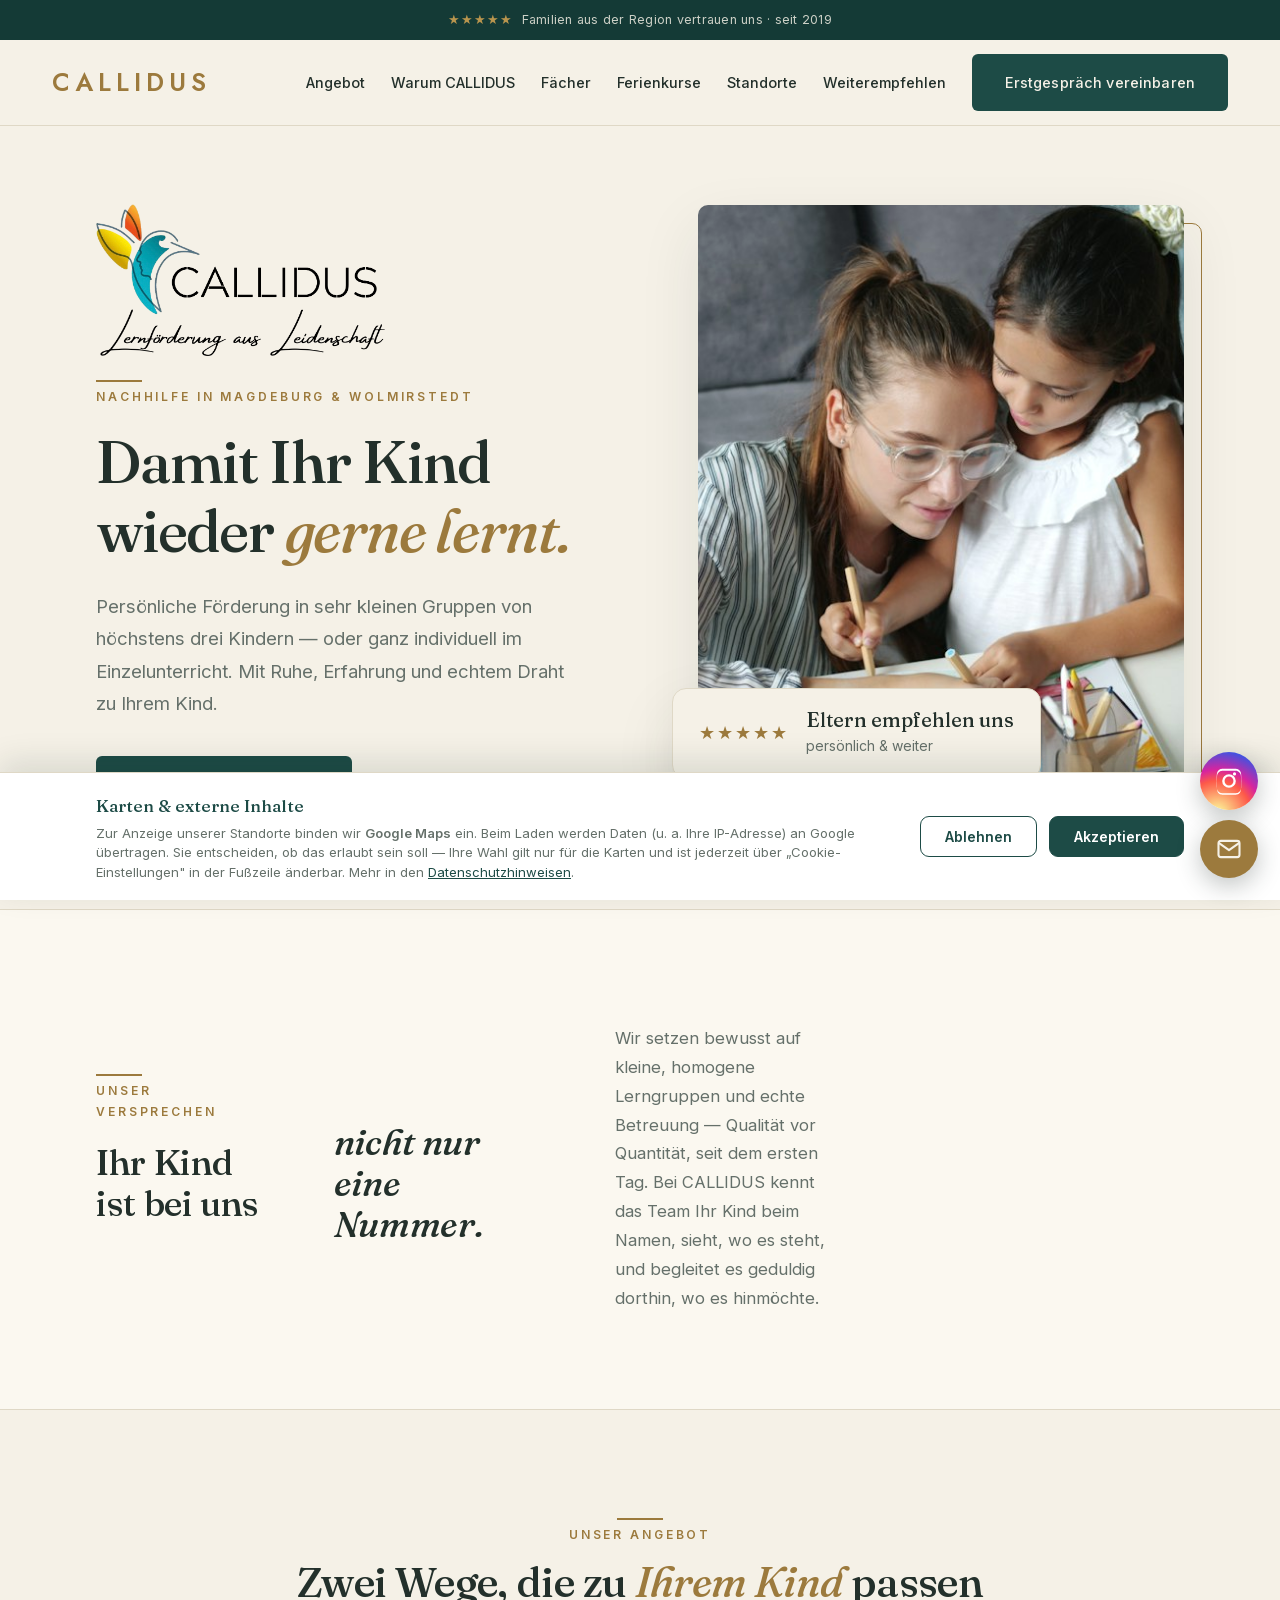
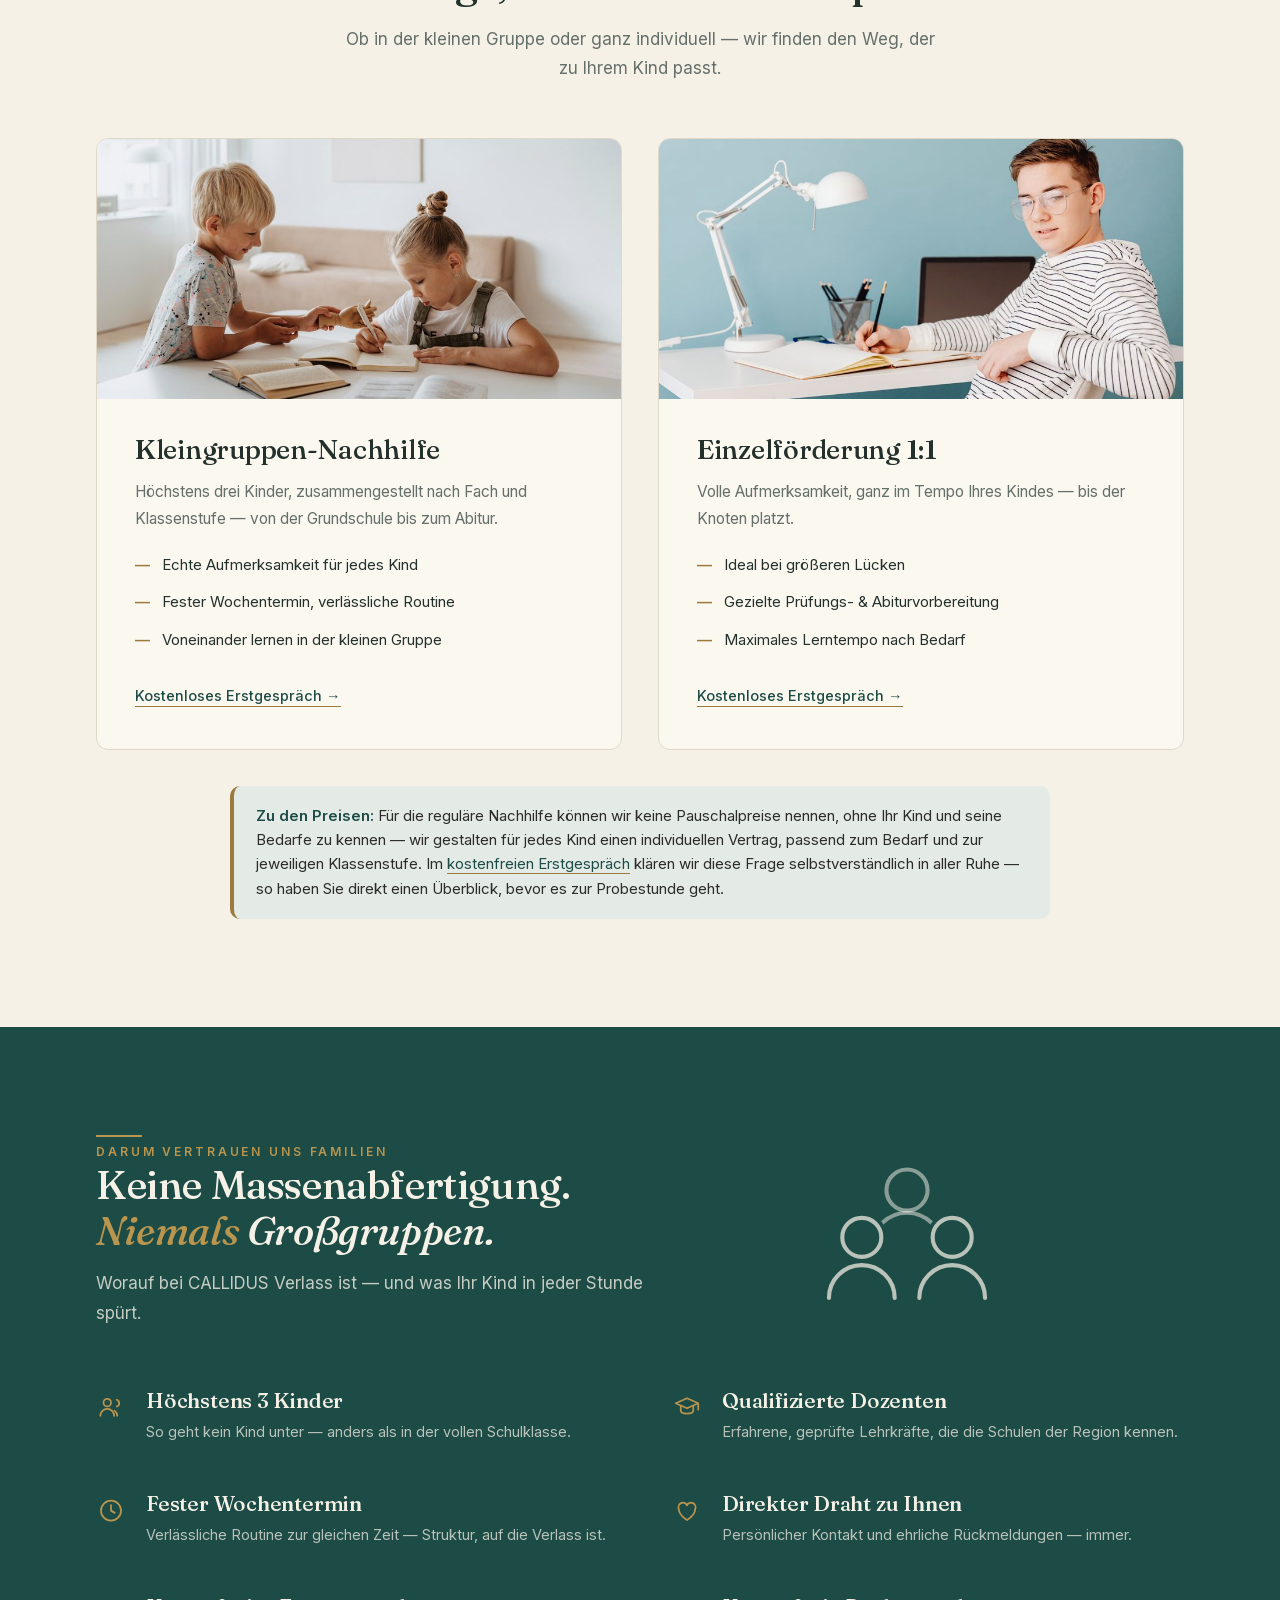
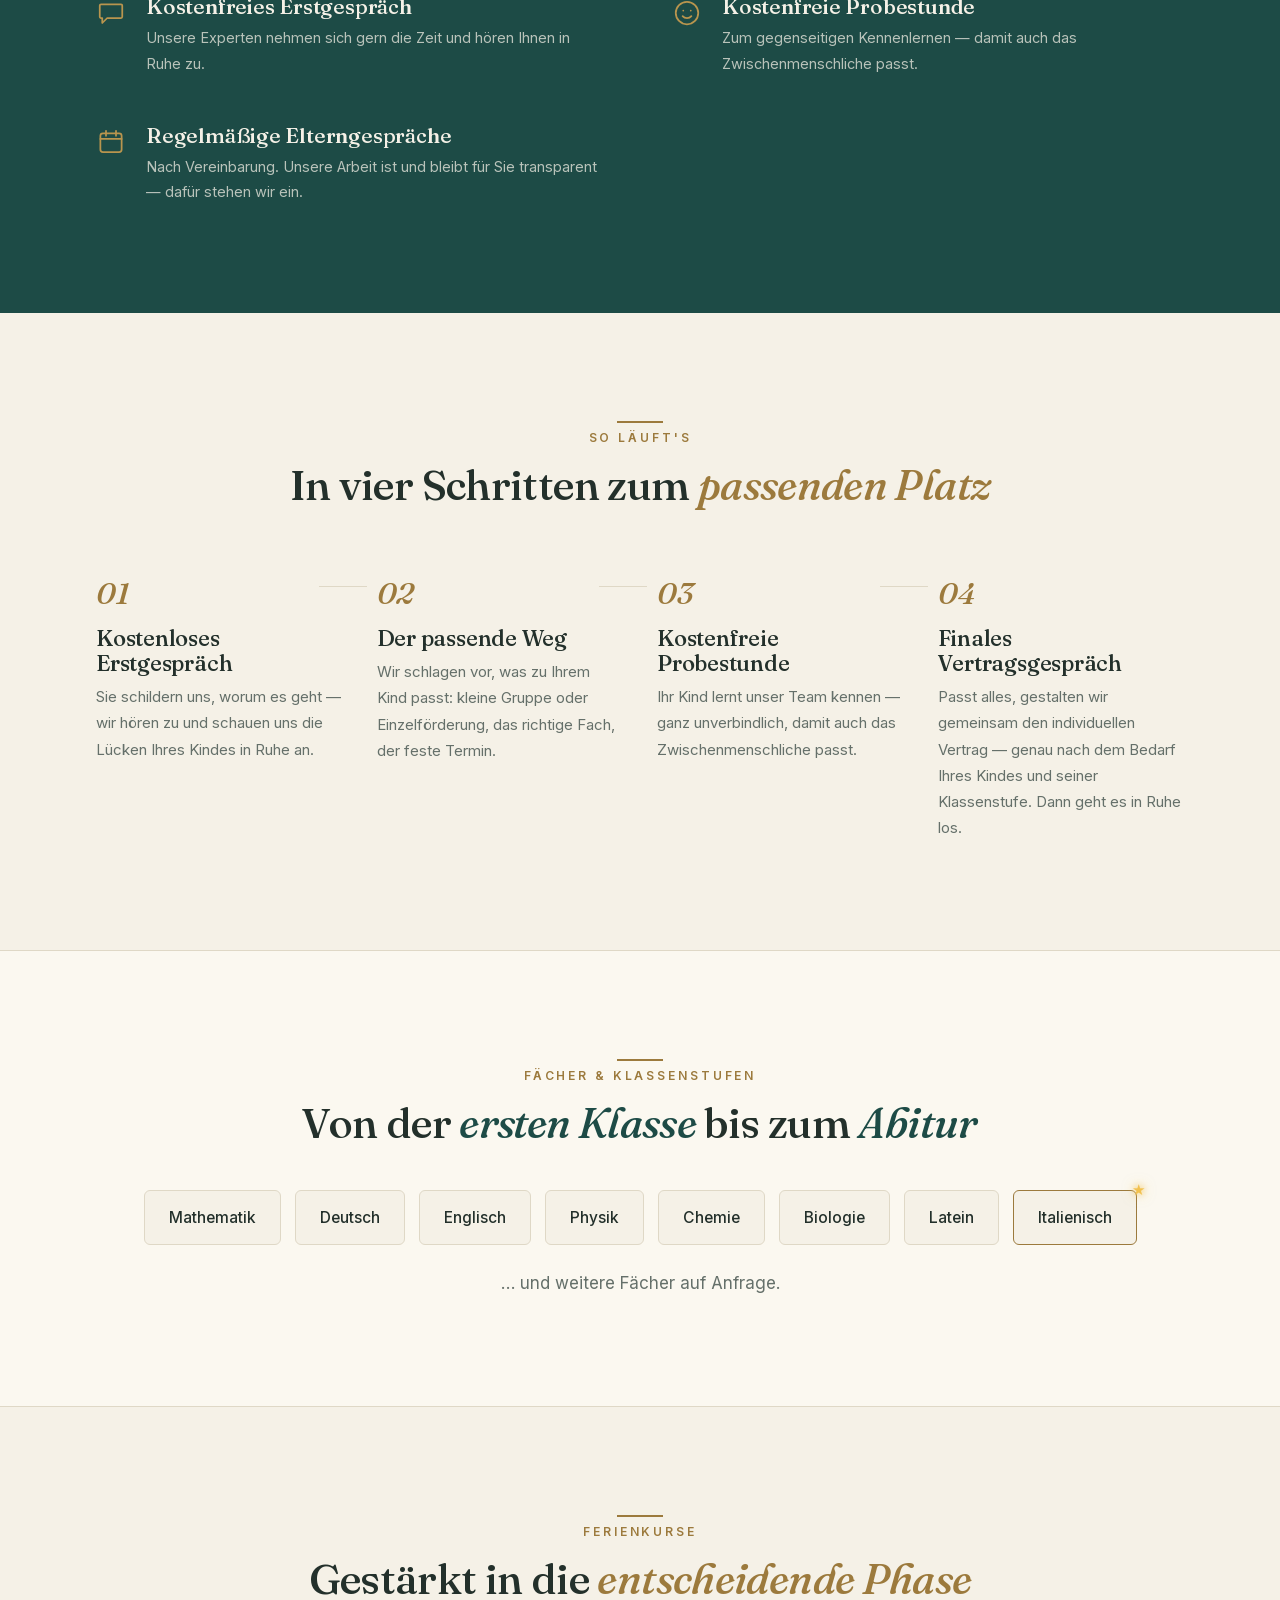
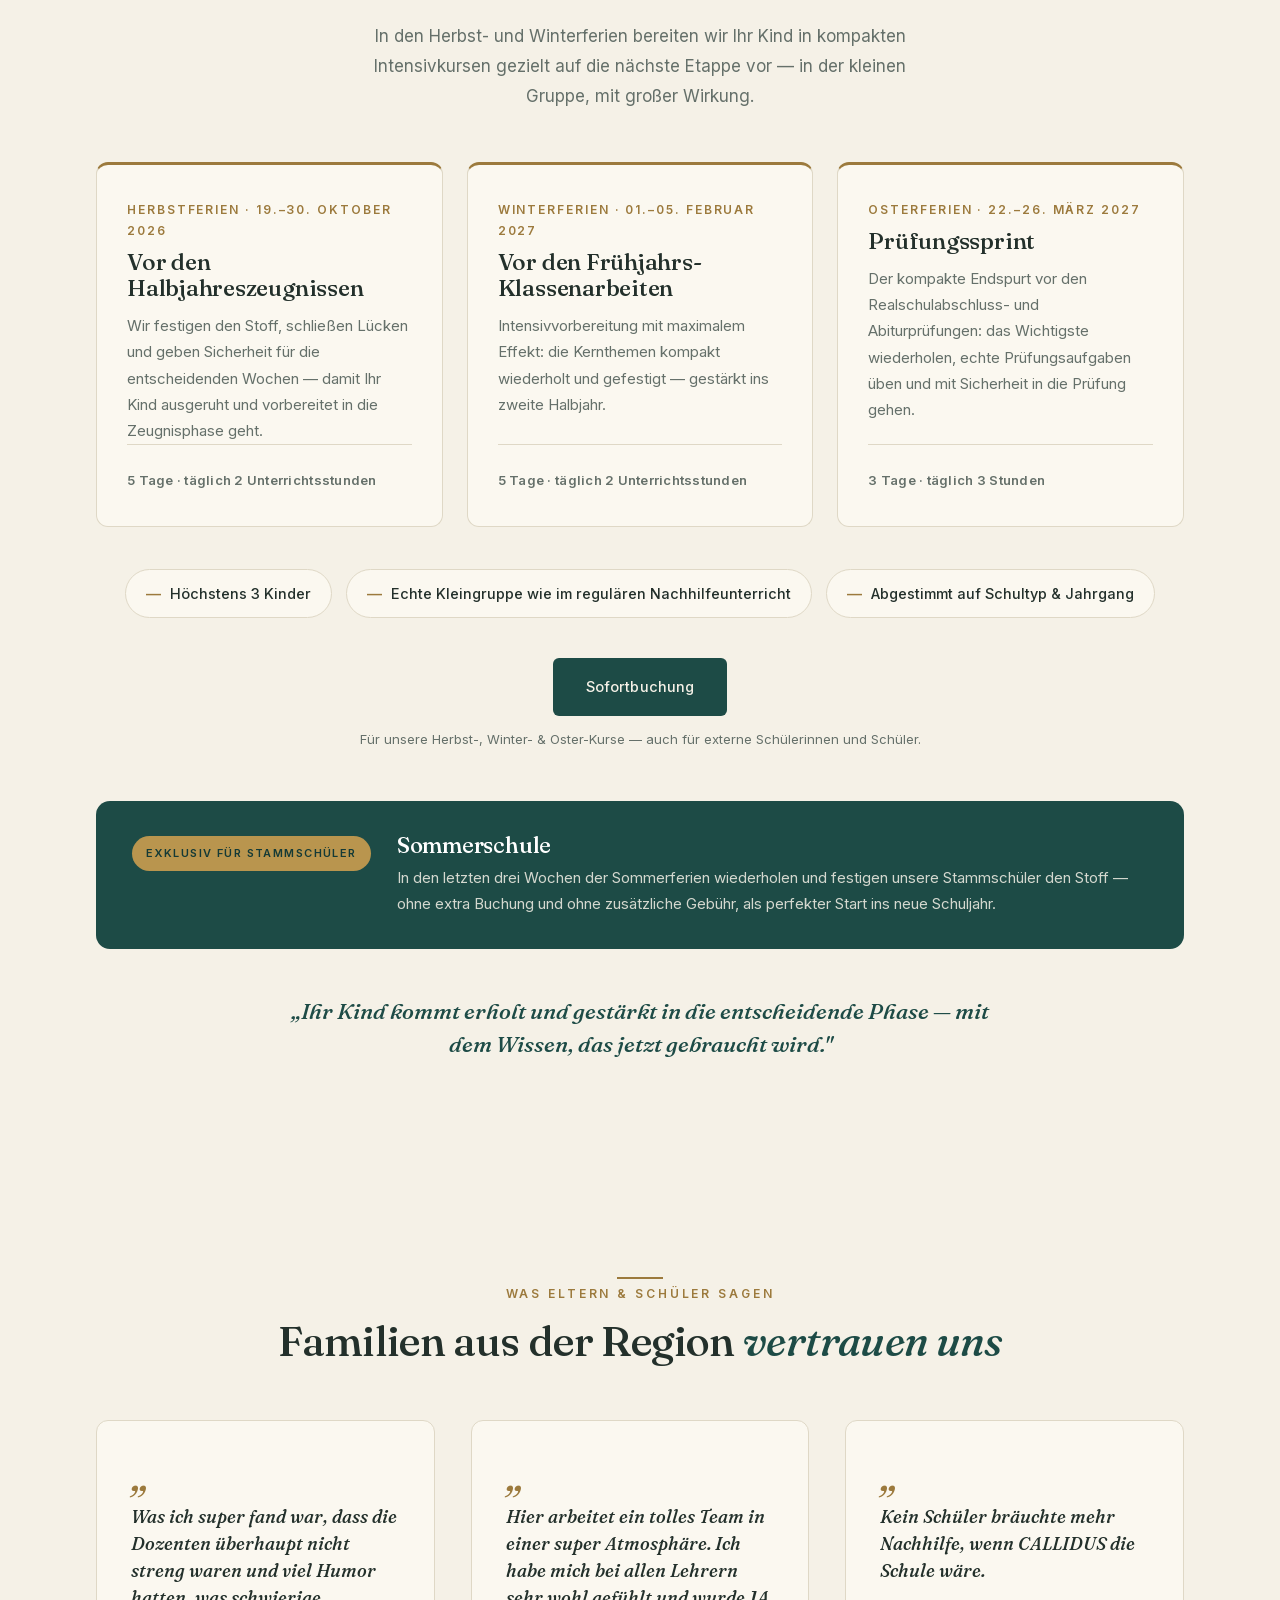
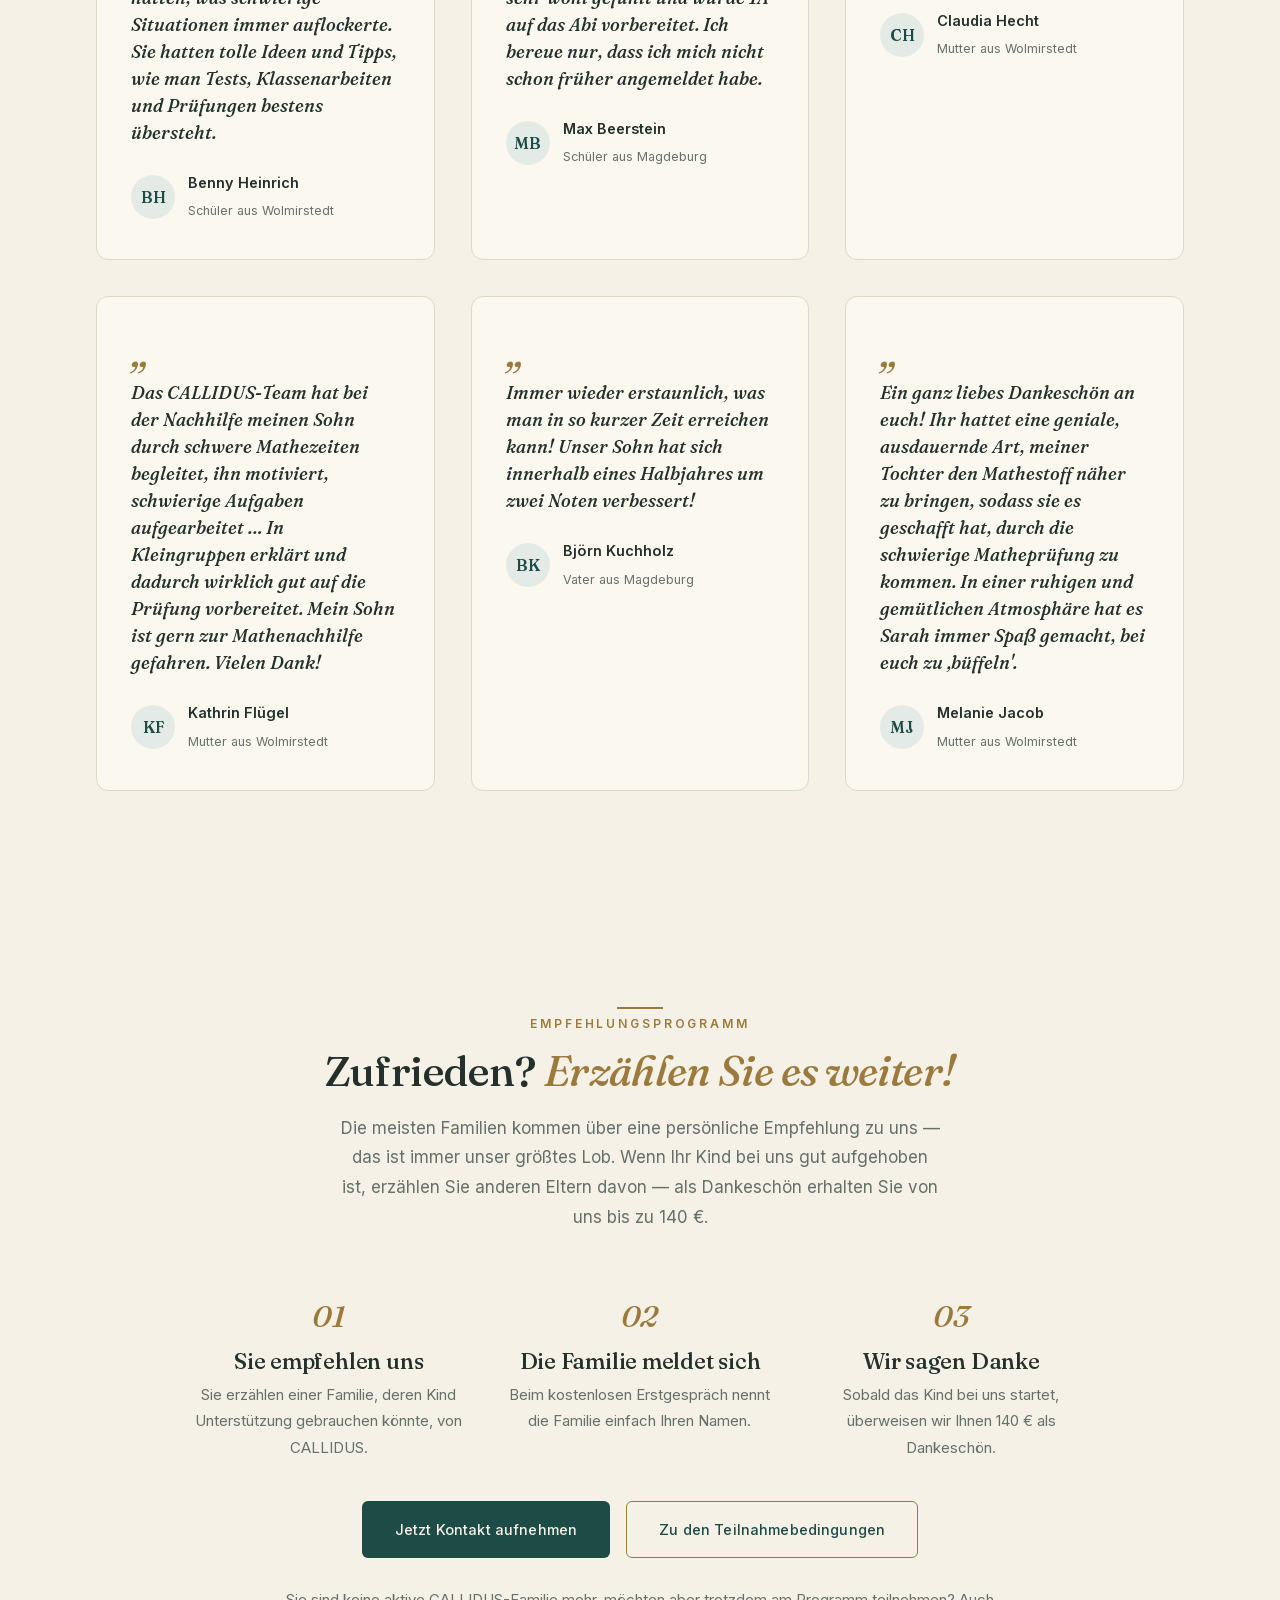
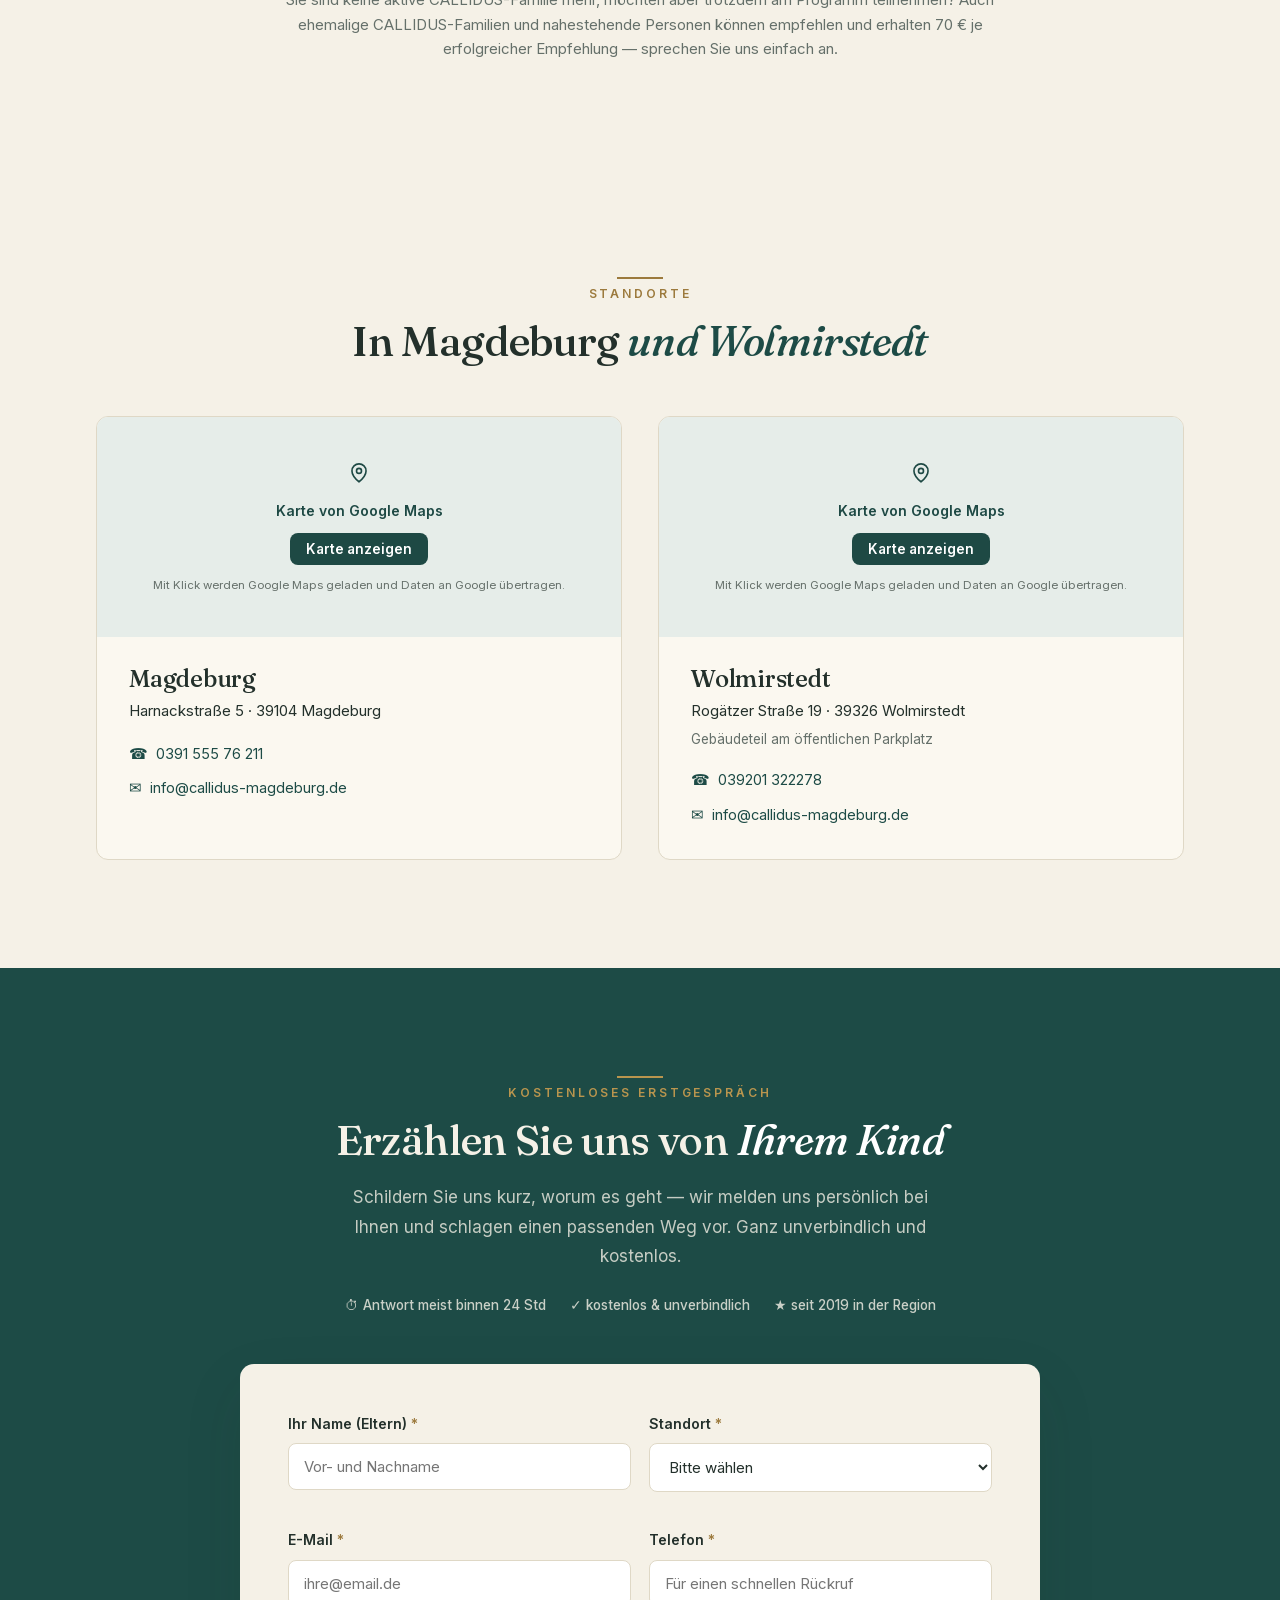
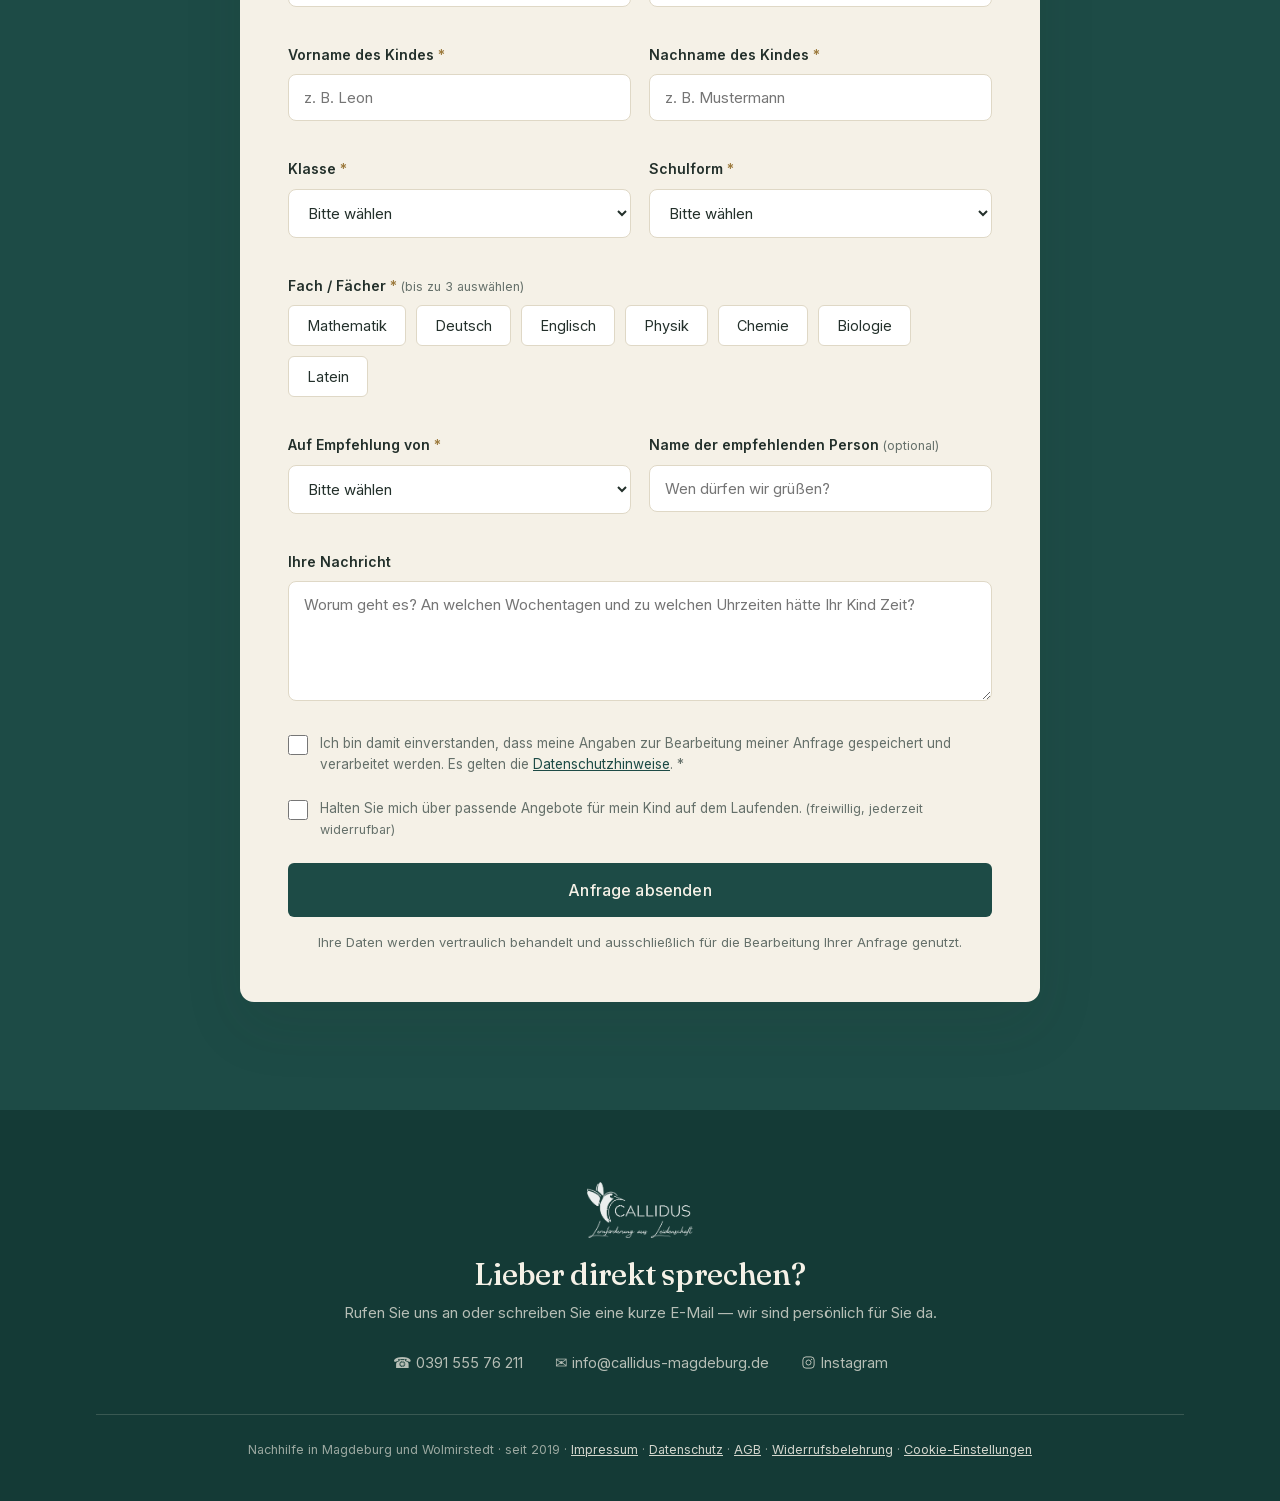
==== commit c1e35576: "Website-Update über Zwilling (2026-11-19 16:14)" ====
--- a/index.html
+++ b/index.html
@@ -28,6 +28,12 @@
 .btn:active{transform:translateY(1px)}
 .bp{background:var(--forest);color:#F5F1E7}
 .bp:hover{background:var(--forest-deep)}
+.cta-wrap{position:relative;display:inline-block;overflow:visible}
+.cta-cursor{position:absolute;right:0;bottom:-9px;width:33px;height:33px;pointer-events:none;z-index:6;filter:drop-shadow(0 2px 3px rgba(0,0,0,.28));transform:translate(20px,20px);opacity:0;animation:ctaCursor 3.4s ease-in-out infinite}
+@keyframes ctaCursor{0%{transform:translate(18px,18px);opacity:0}12%{opacity:1}34%{transform:translate(0,0);opacity:1}42%{transform:translate(0,0) scale(.82)}50%{transform:translate(0,0) scale(1)}78%{transform:translate(0,0);opacity:1}92%{transform:translate(14px,14px);opacity:0}100%{transform:translate(18px,18px);opacity:0}}
+#cta-nav{animation:ctaPulse 3.4s ease-in-out infinite;white-space:nowrap}
+@keyframes ctaPulse{0%,36%,100%{box-shadow:0 0 0 0 rgba(20,58,54,0)}40%{transform:scale(.97)}44%{box-shadow:0 0 0 5px rgba(20,58,54,.16)}62%{transform:scale(1);box-shadow:0 0 0 13px rgba(20,58,54,0)}}
+@media (prefers-reduced-motion:reduce){.cta-cursor,#cta-nav{animation:none}.cta-cursor{opacity:0}}
 .bo{background:transparent;color:var(--forest);border-color:var(--line)}
 .bo:hover{border-color:var(--forest)}
 .link{font-family:'Inter';font-weight:500;font-size:14.5px;color:var(--forest);border-bottom:1.5px solid var(--brass);padding-bottom:2px}
@@ -39,10 +45,10 @@
 
 /* NAV */
 nav{position:sticky;top:0;z-index:50;background:rgba(245,241,231,.9);backdrop-filter:blur(10px);border-bottom:1px solid var(--line)}
-nav .in{position:relative;display:flex;align-items:center;justify-content:space-between;padding:14px 36px;max-width:1160px;margin:0 auto}
+nav .in{position:relative;display:flex;align-items:center;justify-content:space-between;gap:28px;padding:14px 32px;max-width:1240px;margin:0 auto}
 nav .logo{height:50px;width:auto;display:block}
 nav .wm{font-family:'Jost',sans-serif;font-size:25px;font-weight:600;letter-spacing:.2em;color:var(--brass);line-height:1}
-nav .nl{display:flex;gap:34px;align-items:center;font-size:14.5px;color:var(--ink);font-weight:500}
+nav .nl{display:flex;gap:26px;align-items:center;font-size:14.5px;color:var(--ink);font-weight:500;white-space:nowrap}
 nav .nl a:not(.btn):hover{color:var(--brass)}
 nav .burger{display:none;background:none;border:0;color:var(--ink);font-size:25px;line-height:1;cursor:pointer;padding:4px 6px}
 
@@ -302,12 +308,14 @@
 .ocard:hover,.tcard:hover{transform:translateY(-5px);box-shadow:var(--shadow)}
 @media(prefers-reduced-motion:reduce){.is-reveal{opacity:1!important;transform:none!important;transition:none!important}}
 
-@media(max-width:900px){
+@media(max-width:1160px){
   nav .burger{display:block}
   nav .nl{position:absolute;top:100%;left:0;right:0;background:var(--ivory);flex-direction:column;gap:0;padding:6px 0;display:none;border-bottom:1px solid var(--line);box-shadow:0 14px 26px rgba(0,0,0,.1)}
   nav .nl.open{display:flex}
   nav .nl a:not(.btn){display:block;width:100%;padding:13px 36px}
   nav .nl .btn{margin:10px 36px 12px}
+}
+@media(max-width:900px){
   .hero .grid,.promise .in,.two,.wgrid,.steps,.fk-cards,.locs,.kform .row{grid-template-columns:1fr}
   .testi{display:flex;overflow-x:auto;scroll-snap-type:x mandatory;-webkit-overflow-scrolling:touch;gap:14px;margin-top:34px;padding-bottom:14px}
   .testi::-webkit-scrollbar{height:0}
@@ -339,7 +347,7 @@
       <a href="#ferienkurse">Ferienkurse</a>
       <a href="#standorte">Standorte</a>
       <a href="#empfehlung">Weiterempfehlen</a>
-      <a class="btn bp" href="#kontakt">Erstgespräch</a>
+      <span class="cta-wrap"><a id="cta-nav" class="btn bp" href="#kontakt">Erstgespräch vereinbaren</a><span class="cta-cursor" aria-hidden="true"><svg viewBox="0 0 24 24" width="33" height="33"><path d="M5 2.5l15.5 8.3-6.6 1.6-3.4 7.1L5 2.5z" fill="#fff" stroke="#143A36" stroke-width="1.3" stroke-linejoin="round"/></svg></span></span>
     </div>
     <button class="burger" id="burger" aria-label="Menü öffnen" aria-expanded="false">☰</button>
   </div>
@@ -737,7 +745,7 @@
     els.forEach(function(el){ io.observe(el); });
   }
 
-  var WEBAPP_URL = 'https://script.google.com/macros/s/AKfycbzEbv8lv5liFsbU9srDBAtq9JELX62MB85OgnxEEAo4MeTHrM_vqhS0O1NI_Y80wJ7F/exec';
+  var WEBAPP_URL = 'https://script.google.com/macros/s/AKfycbz8adFEeSu4V4uc5SHDW9HUaYf1o2OTohzBtn71APEB1nmy2Djs8z7D7nGgYPriKUqI/exec';
   var f=document.getElementById('anfrageForm');
   var fields=f.querySelector('.fields'), done=f.querySelector('.done');
   var grid=document.getElementById('fachgrid'), fachErr=document.getElementById('fachErr');
@@ -748,7 +756,8 @@
   function anfrageKlasseRules(){
     var n=parseInt(klasseSel.value,10)||0, isGrund=n>=1&&n<=4, prev=schulSel.value;
     if(isGrund){ setSchulform(['Grundschule']); schulSel.value='Grundschule'; }
-    else if(n>=5){ setSchulform(['Sekundarschule','Gymnasium']); schulSel.value=(prev==='Sekundarschule'||prev==='Gymnasium')?prev:''; }
+    else if(n>=5&&n<=10){ setSchulform(['Sekundarschule','Gymnasium']); schulSel.value=(prev==='Sekundarschule'||prev==='Gymnasium')?prev:''; }
+    else if(n>=11){ setSchulform(['Gymnasium']); schulSel.value='Gymnasium'; }
     else { setSchulform(SCHULFORM_ALL); schulSel.value=(SCHULFORM_ALL.indexOf(prev)>=0)?prev:''; }
     setFachGrundschule(isGrund);
   }
@@ -772,12 +781,20 @@
     ['eltern','standort','email','telefon','kind_vorname','kind_nachname','klasse','schulform','empfehlung','empfehlung_name','nachricht'].forEach(function(n){
       var el=f.querySelector('[name="'+n+'"]'); data.append(n, el?el.value:'');
     });
+    if((parseInt(f.querySelector('[name="klasse"]').value,10)||0)>=11){ data.set('schulform','Gymnasium'); }
     data.append('fach', faecher.join(', '));
     data.append('datenschutz', f.querySelector('[name="datenschutz"]').checked?'on':'');
     data.append('marketing', f.querySelector('[name="marketing"]').checked?'on':'');
     data.append('firma', hp?hp.value:'');
     data.append('ts', String(elapsed));
     if(!WEBAPP_URL){ alert('Vorschau: Das Formular ist fertig gestaltet. Sobald die Tabellen-Verbindung freigeschaltet ist, gehen die Anfragen automatisch in Ihre Liste — und der Kunde erhält eine Bestätigung.'); return; }
+    try{ var mk=f.querySelector('[name="marketing"]'); if(mk&&mk.checked){
+      var nl=new URLSearchParams();
+      nl.append('email', f.querySelector('[name="email"]').value);
+      nl.append('name', f.querySelector('[name="eltern"]').value);
+      nl.append('source','website-magdeburg');
+      fetch('https://imac-von-callidus.tail200fa5.ts.net/nl/signup',{method:'POST',body:nl}).catch(function(){});
+    } }catch(e){}
     var btn=f.querySelector('button[type=submit]'); btn.disabled=true; btn.textContent='Wird gesendet …';
     fetch(WEBAPP_URL,{method:'POST',body:data}).then(show).catch(show);
     function show(){ fields.style.display='none'; done.style.display='block'; f.scrollIntoView({behavior:'smooth',block:'center'}); }
@@ -790,6 +807,16 @@
     var bfields=bf.querySelector('.fields'), bdone=bf.querySelector('.done');
     var bgrid=document.getElementById('b_fachgrid'), bErr=document.getElementById('b_fachErr');
     (function(){ var t=bf.querySelector('[name="ts_open"]'); if(t) t.value=String(Date.now()); })();
+    var bKlasse=bf.querySelector('[name="klasse"]'), bSchul=bf.querySelector('[name="schulform"]');
+    function bSetSchul(list){ while(bSchul.options.length>1) bSchul.remove(1); list.forEach(function(t){ var o=document.createElement('option'); o.text=t; bSchul.add(o); }); }
+    function bKlasseRules(){
+      var n=parseInt(bKlasse.value,10)||0, prev=bSchul.value;
+      if(n>=1&&n<=4){ bSetSchul(['Grundschule']); bSchul.value='Grundschule'; }
+      else if(n>=5&&n<=10){ bSetSchul(['Sekundarschule','Gymnasium']); bSchul.value=(prev==='Sekundarschule'||prev==='Gymnasium')?prev:''; }
+      else if(n>=11){ bSetSchul(['Gymnasium']); bSchul.value='Gymnasium'; }
+      else { bSetSchul(['Grundschule','Sekundarschule','Gymnasium']); bSchul.value=(['Grundschule','Sekundarschule','Gymnasium'].indexOf(prev)>=0)?prev:''; }
+    }
+    if(bKlasse&&bSchul) bKlasse.addEventListener('change', bKlasseRules);
     bgrid.addEventListener('click',function(e){
       var t=e.target.closest('.fachtile'); if(!t) return;
       if(!t.classList.contains('sel') && bgrid.querySelectorAll('.fachtile.sel').length>=3) return;
@@ -808,6 +835,7 @@
       ['kurs','standort','kind_vorname','kind_nachname','klasse','schulform','anrede','eltern','telefon','email','strasse','plzort','nachricht'].forEach(function(n){
         var el=bf.querySelector('[name="'+n+'"]'); data.append(n, el?el.value:'');
       });
+      if((parseInt(bf.querySelector('[name="klasse"]').value,10)||0)>=11){ data.set('schulform','Gymnasium'); }
       data.append('fach', fa.join(', '));
       data.append('datenschutz', bf.querySelector('[name="datenschutz"]').checked?'on':'');
       data.append('agb', bf.querySelector('[name="agb"]').checked?'on':'');
@@ -1143,5 +1171,6 @@
 })();
 </script>
 
+<script>/* ceogpt-count */(function(){try{var r="";if(document.referrer){try{r=new URL(document.referrer).host}catch(e){}}new Image().src="https://imac-von-callidus.tail200fa5.ts.net/z?p="+encodeURIComponent(location.pathname)+"&r="+encodeURIComponent(r)+"&s=magdeburg&t="+Date.now();}catch(e){}})();</script>
 </body>
 </html>
